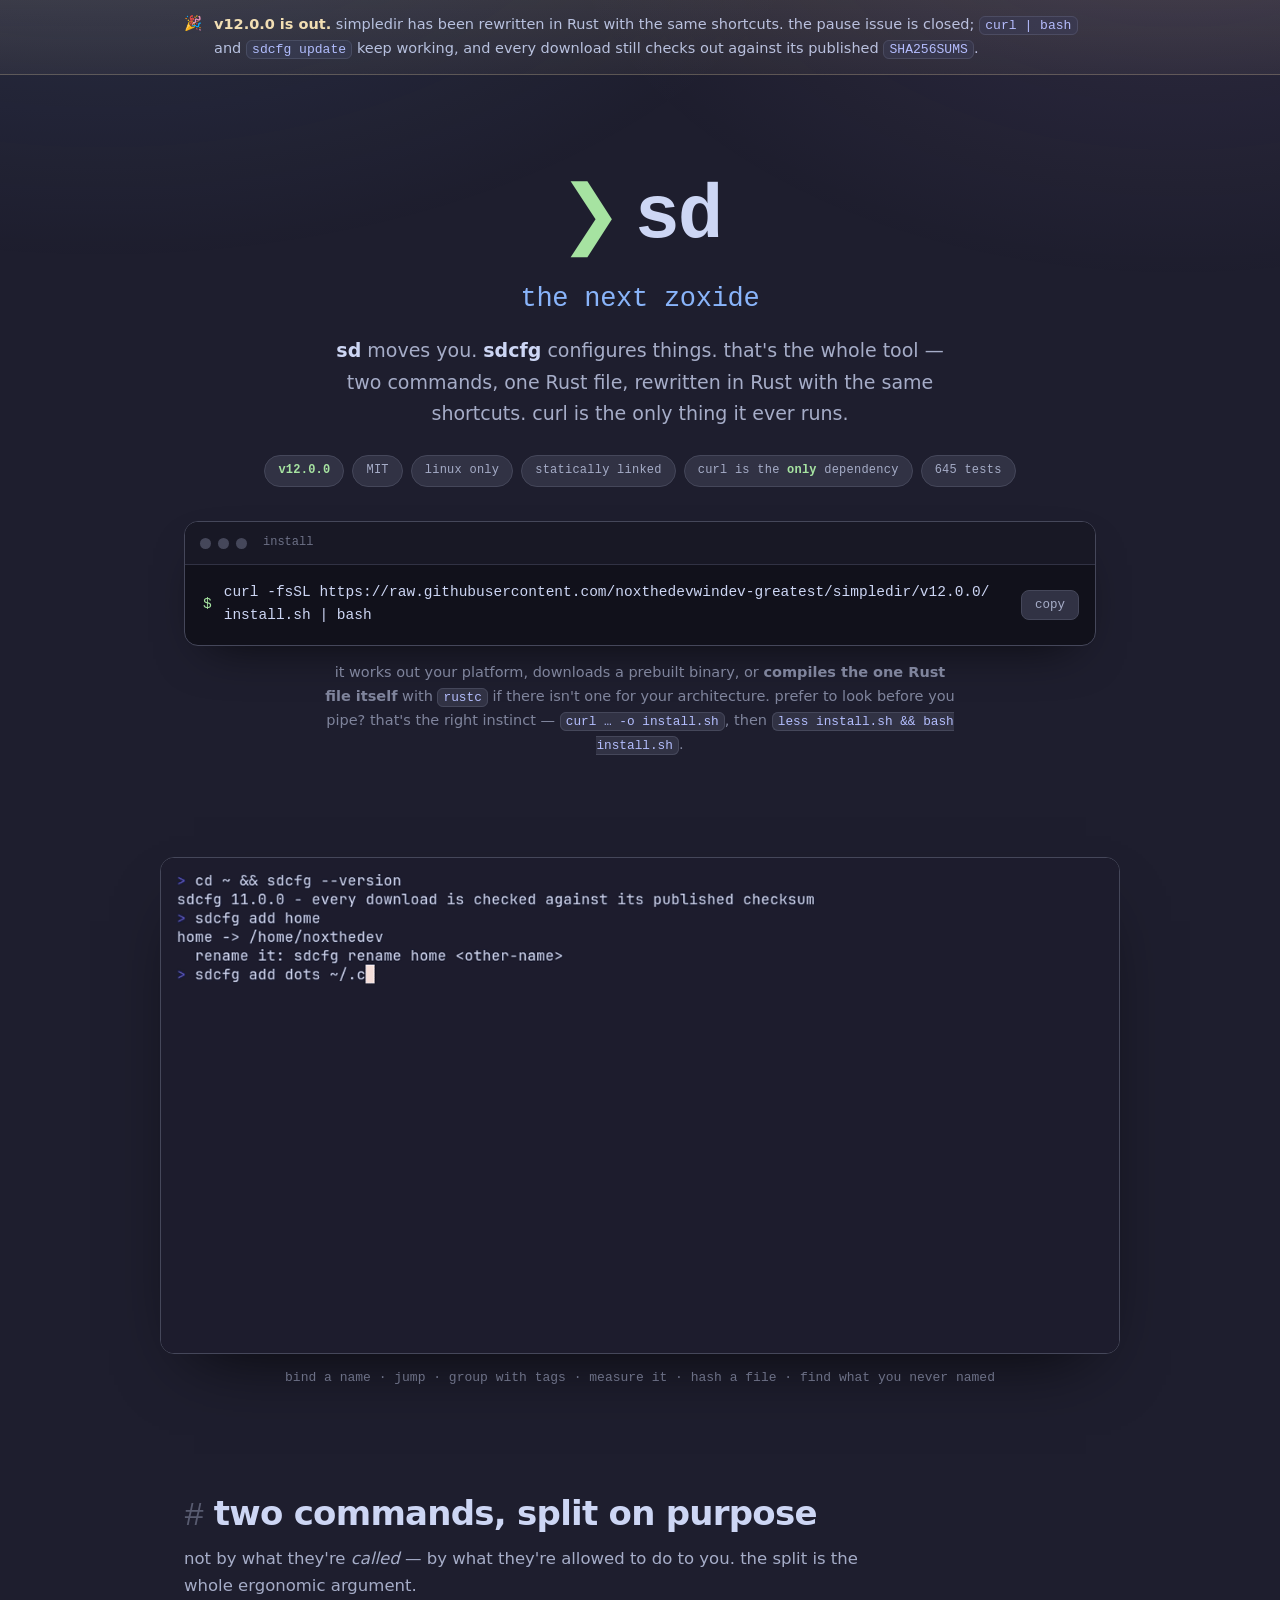
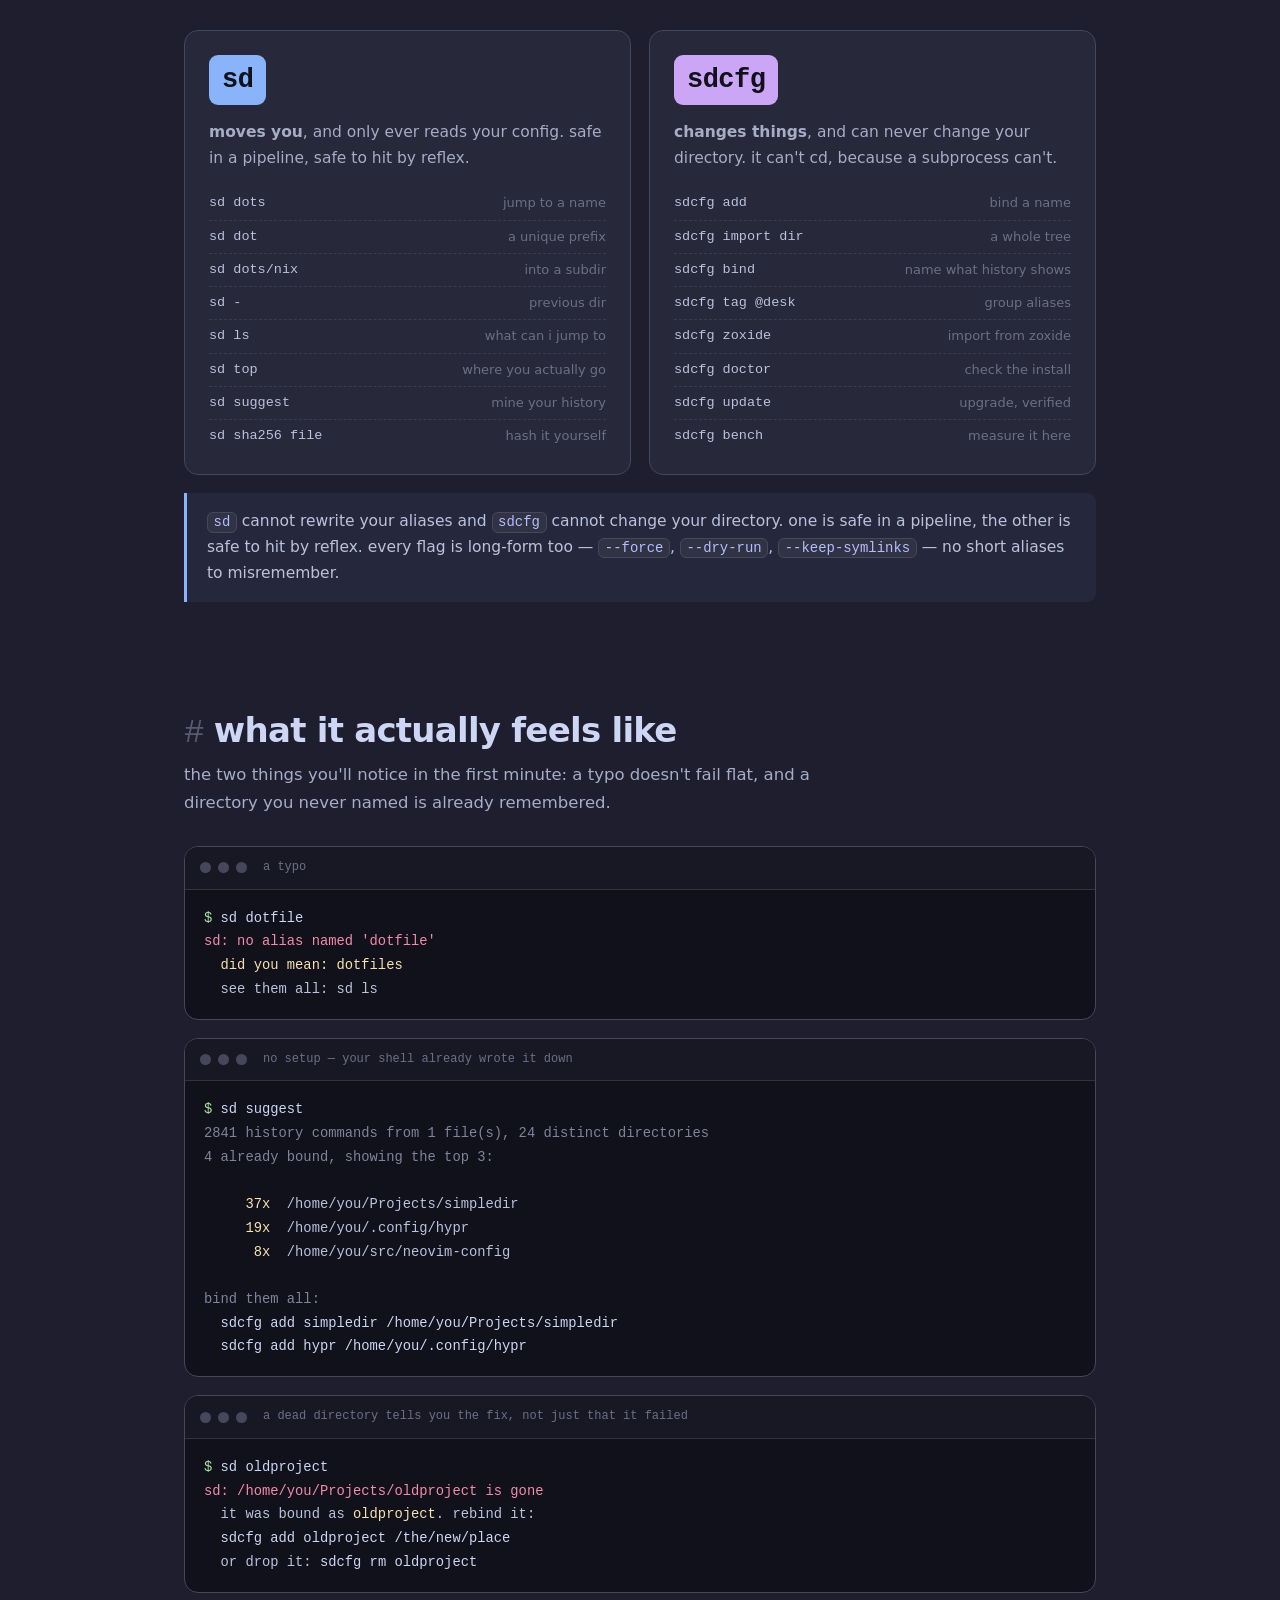
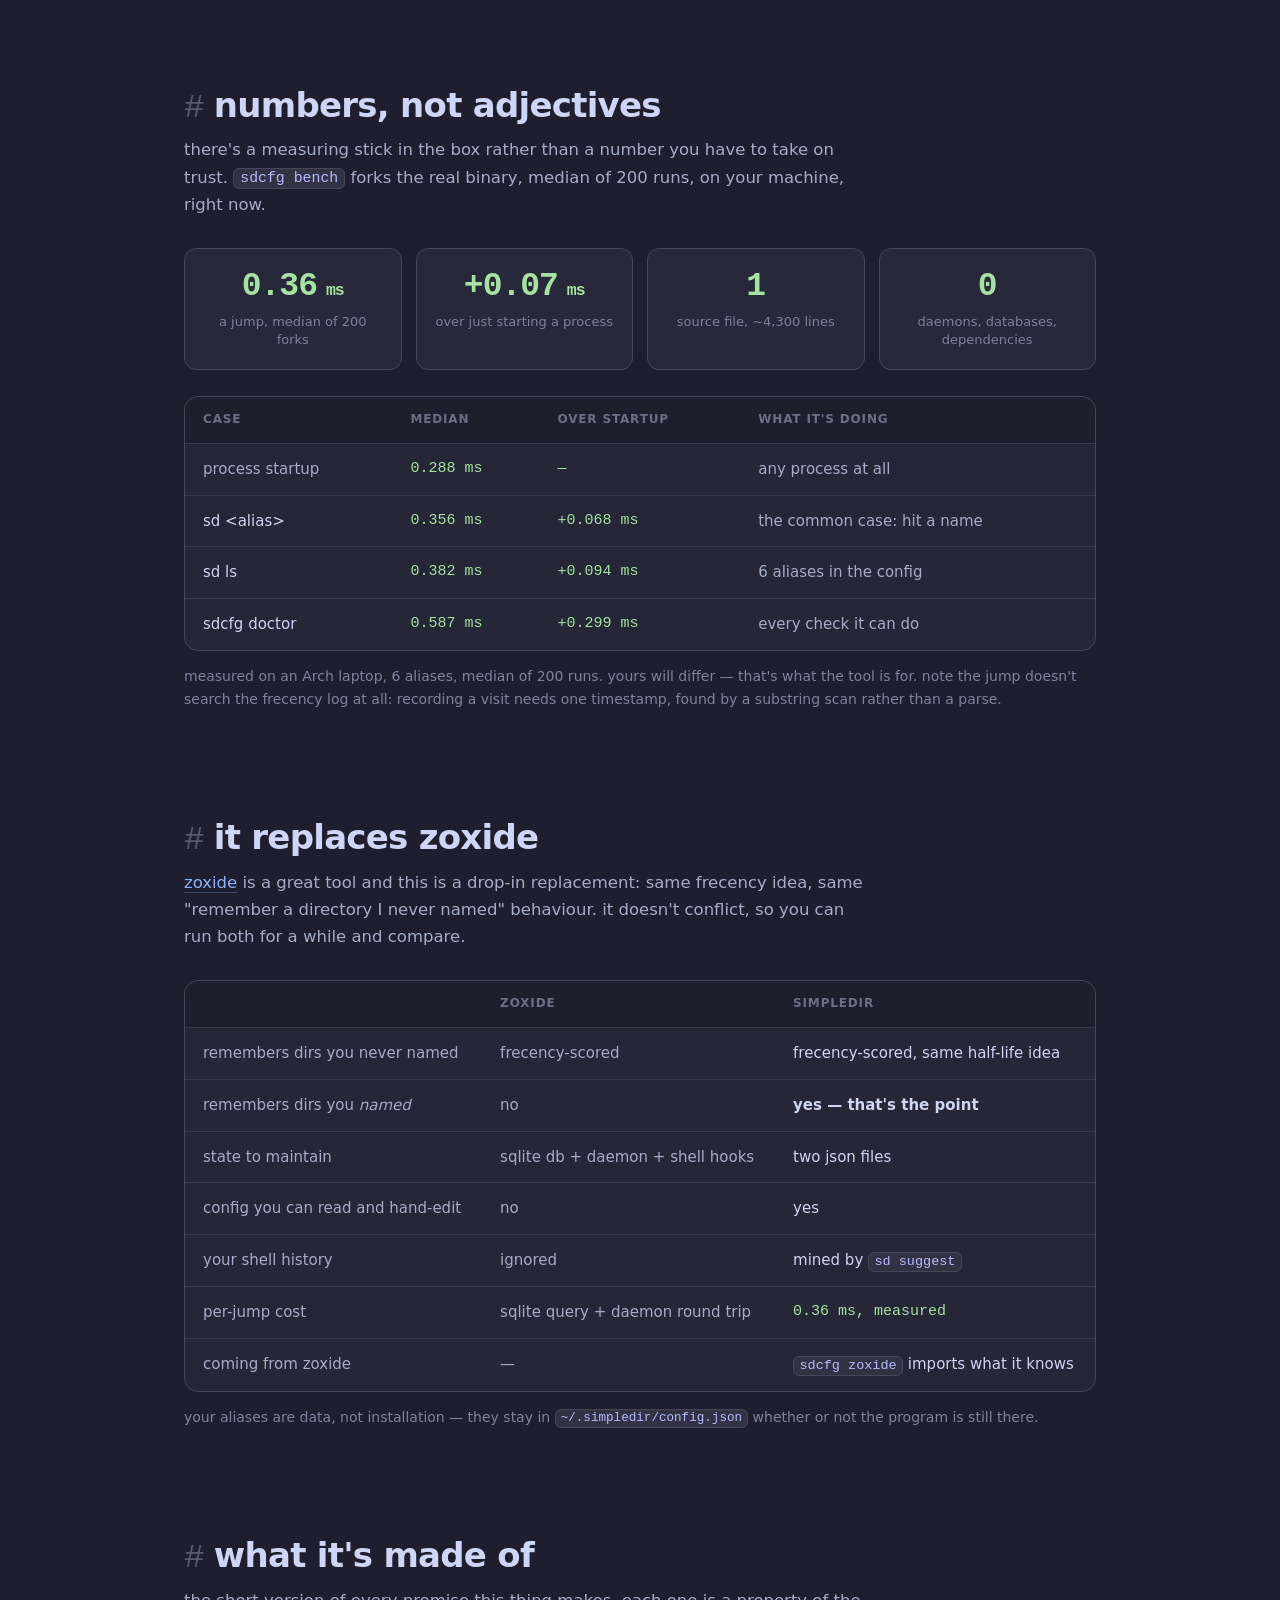
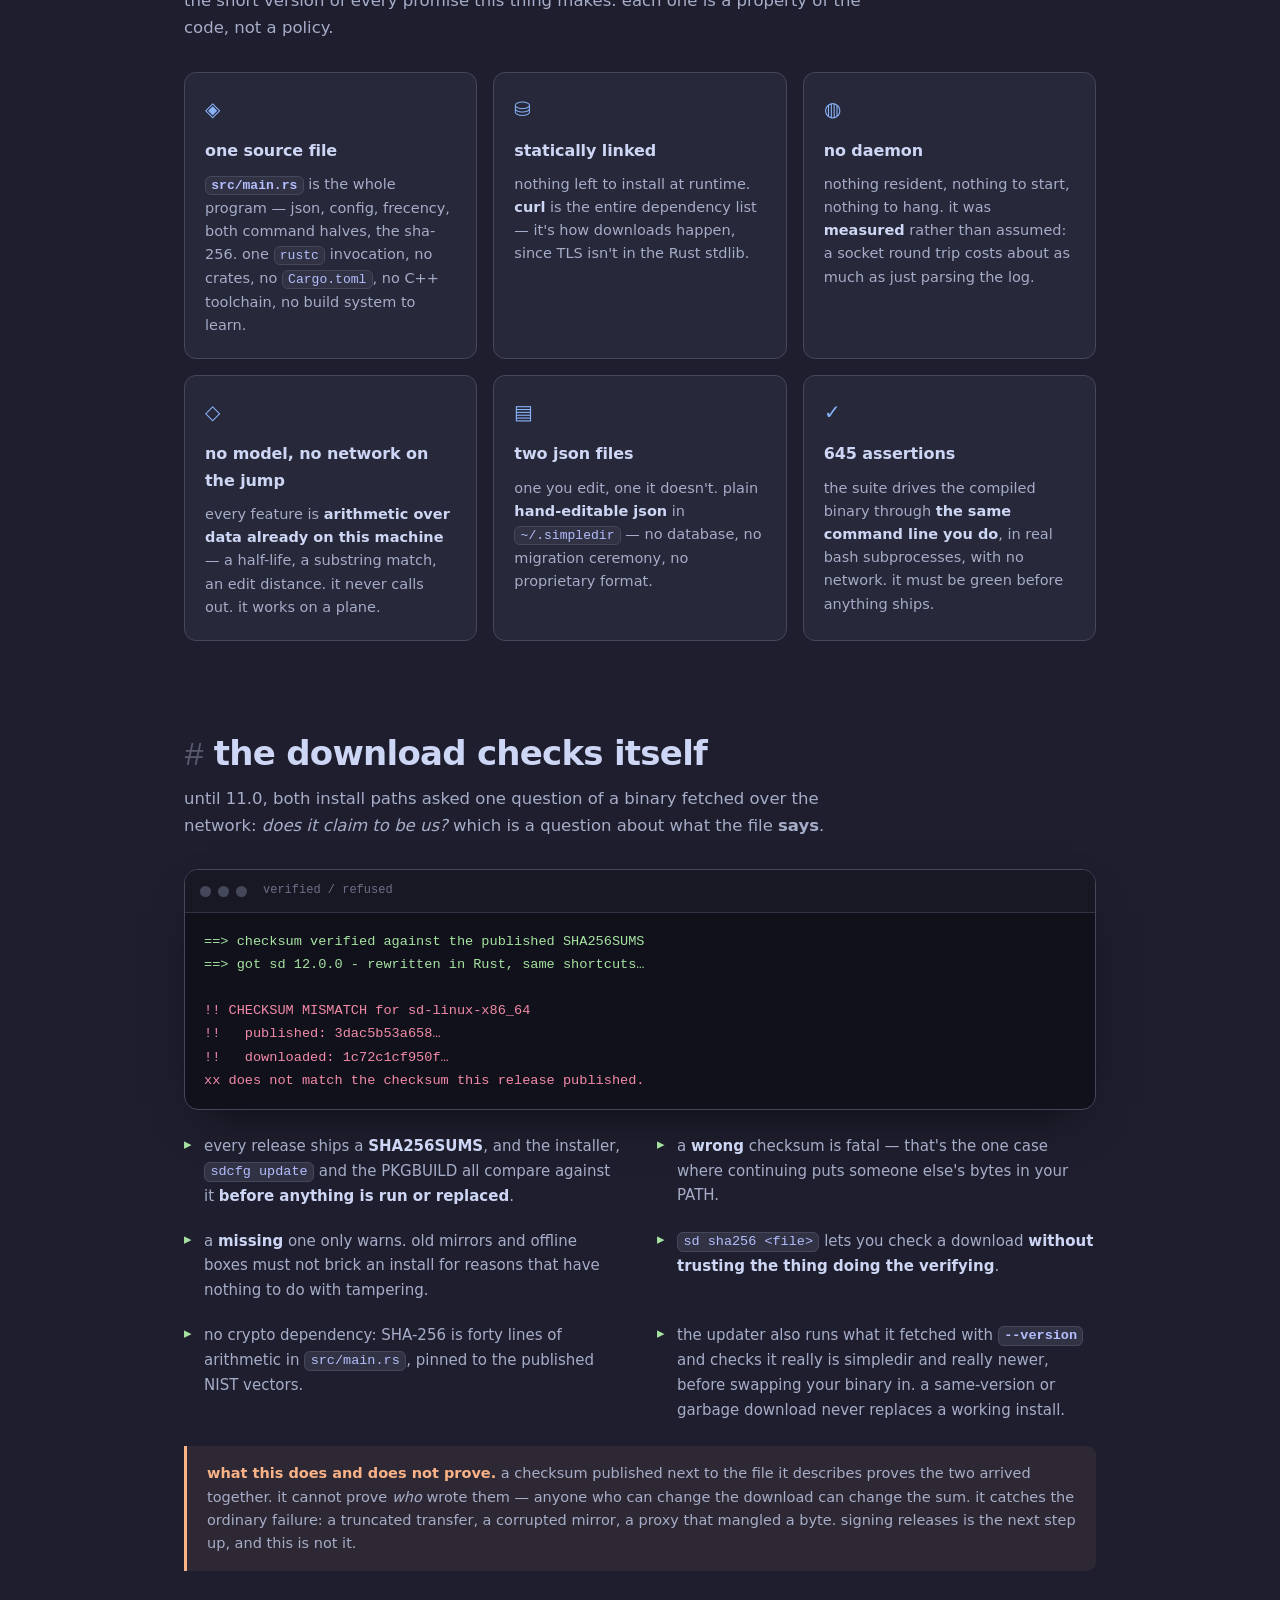
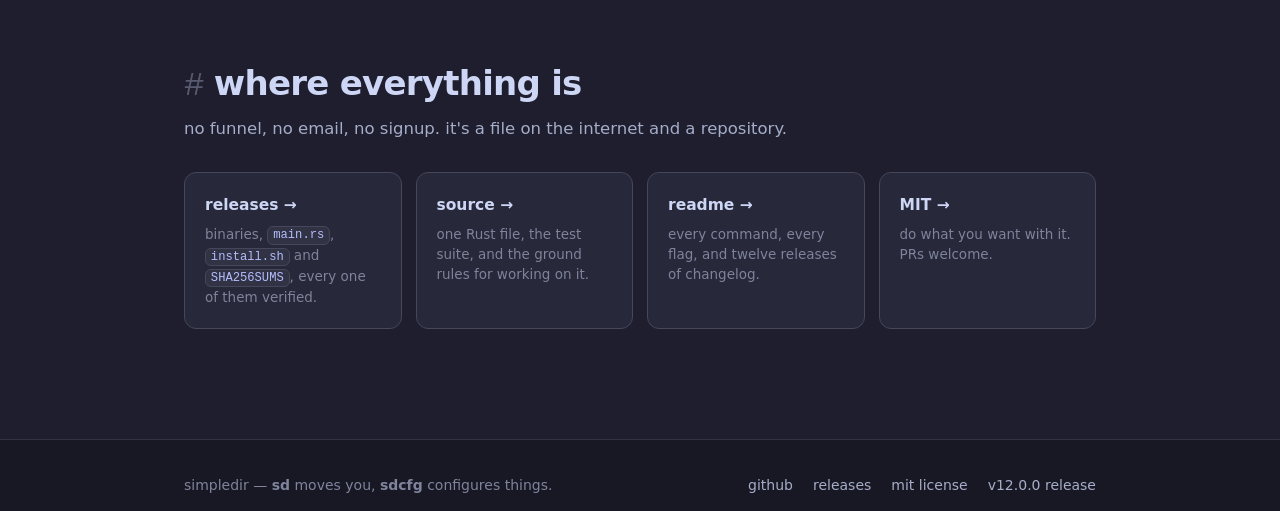
==== docs/index.html @ d167ce53 "docs: remove holiday note v12.0.0 is published; the README, website, release notes and issue no long" ====
<!doctype html>
<html lang="en">
<head>
<meta charset="utf-8">
<meta name="viewport" content="width=device-width, initial-scale=1">
<title>simpledir — the next zoxide</title>
<meta name="description" content="simpledir binds names to directories and jumps to them, and remembers the ones you never named. two commands, one Rust file, curl and nothing else.">
<meta name="theme-color" content="#1e1e2e">
<meta name="color-scheme" content="dark">

<meta property="og:type" content="website">
<meta property="og:title" content="simpledir — the next zoxide">
<meta property="og:description" content="sd moves you. sdcfg configures things. that's the whole tool. two commands, one Rust file, curl and nothing else.">
<meta property="og:image" content="demo.gif">
<meta name="twitter:card" content="summary_large_image">

<link rel="icon" href="data:image/svg+xml,<svg xmlns='http://www.w3.org/2000/svg' viewBox='0 0 100 100'><rect width='100' height='100' rx='24' fill='%231e1e2e'/><text x='50' y='72' font-size='58' font-family='monospace' font-weight='700' fill='%2389b4fa' text-anchor='middle'>sd</text></svg>">

<style>
  :root {
    --base:      #1e1e2e;
    --mantle:    #181825;
    --crust:     #11111b;
    --text:      #cdd6f4;
    --subtext1:  #bac2de;
    --subtext0:  #a6adc8;
    --overlay1:  #7f849c;
    --overlay0:  #6c7086;
    --surface2:  #585b70;
    --surface1:  #45475a;
    --surface0:  #313244;
    --blue:      #89b4fa;
    --lavender:  #b4befe;
    --green:     #a6e3a1;
    --yellow:    #f9e2af;
    --peach:     #fab387;
    --red:       #f38ba8;
    --mauve:     #cba6f7;
    --pink:      #f5c2e7;
    --teal:      #94e2d5;

    --sans: ui-sans-serif, system-ui, -apple-system, "Segoe UI", Roboto, Helvetica, Arial, sans-serif;
    --mono: ui-monospace, SFMono-Regular, "JetBrains Mono", "Fira Code", Menlo, Consolas, monospace;

    --measure: 960px;
    --radius: 14px;
  }

  *, *::before, *::after { box-sizing: border-box; }

  html { -webkit-text-size-adjust: 100%; scroll-behavior: smooth; }

  body {
    margin: 0;
    background: var(--base);
    color: var(--text);
    font-family: var(--sans);
    font-size: 17px;
    line-height: 1.65;
    -webkit-font-smoothing: antialiased;
    text-rendering: optimizeLegibility;
    overflow-x: hidden;
  }

  /* a very quiet wash so the page isn't a flat slab */
  body::before {
    content: "";
    position: fixed;
    inset: -20% -20% auto;
    height: 70vh;
    background:
      radial-gradient(60% 100% at 20% 0%, rgba(137,180,250,.13), transparent 70%),
      radial-gradient(50% 90% at 80% 10%, rgba(203,166,247,.10), transparent 70%);
    pointer-events: none;
    z-index: 0;
  }

  main, header, footer { position: relative; z-index: 1; }

  .wrap {
    width: 100%;
    max-width: var(--measure);
    margin-inline: auto;
    padding-inline: 24px;
  }

  a { color: var(--blue); text-decoration: none; border-bottom: 1px solid rgba(137,180,250,.32); transition: border-color .15s, color .15s; }
  a:hover { color: var(--lavender); border-bottom-color: var(--lavender); }

  code, kbd, pre { font-family: var(--mono); }

  code {
    font-size: .9em;
    background: var(--surface0);
    border: 1px solid var(--surface1);
    border-radius: 6px;
    padding: .1em .4em;
    color: var(--lavender);
    word-break: break-word;
  }

  /* ---------- pause notice ---------- */
  .notice {
    background: linear-gradient(180deg, rgba(249,226,175,.10), rgba(249,226,175,.05));
    border-bottom: 1px solid rgba(249,226,175,.20);
    font-size: 14.5px;
    line-height: 1.6;
    color: var(--subtext1);
  }
  .notice .wrap { padding-block: 13px; display: flex; gap: 12px; align-items: flex-start; }
  .notice .glyph { color: var(--yellow); flex: none; font-family: var(--mono); }
  .notice strong { color: var(--yellow); font-weight: 650; }

  /* ---------- hero ---------- */
  header { padding: clamp(56px, 9vw, 104px) 0 clamp(28px, 4vw, 44px); text-align: center; }

  .mark {
    display: inline-flex;
    align-items: center;
    gap: 14px;
    font-family: var(--mono);
    font-weight: 700;
    font-size: clamp(46px, 9vw, 76px);
    line-height: 1;
    letter-spacing: -.03em;
    margin-bottom: 22px;
  }
  .mark .caret {
    color: var(--green);
    animation: blink 1.15s steps(1) infinite;
    font-weight: 400;
    transform: translateY(2px);
  }
  @keyframes blink { 0%,49% { opacity: 1 } 50%,100% { opacity: .18 } }
  @media (prefers-reduced-motion: reduce) { .mark .caret { animation: none } }

  .kicker {
    font-family: var(--mono);
    font-size: clamp(19px, 3.4vw, 27px);
    color: var(--blue);
    margin: 0 0 14px;
    letter-spacing: -.01em;
  }

  .lede {
    max-width: 640px;
    margin: 0 auto;
    color: var(--subtext0);
    font-size: clamp(16.5px, 2.2vw, 19px);
  }
  .lede b { color: var(--text); font-weight: 600; }

  .badges { display: flex; flex-wrap: wrap; gap: 8px; justify-content: center; margin-top: 26px; }
  .badge {
    font-family: var(--mono);
    font-size: 12px;
    letter-spacing: .02em;
    color: var(--subtext0);
    background: var(--surface0);
    border: 1px solid var(--surface1);
    border-radius: 999px;
    padding: 5px 13px;
    white-space: nowrap;
  }
  .badge b { color: var(--green); font-weight: 600; }

  /* ---------- install ---------- */
  .install { margin-top: 34px; }

  .term {
    background: var(--crust);
    border: 1px solid var(--surface1);
    border-radius: var(--radius);
    overflow: hidden;
    text-align: left;
    box-shadow: 0 20px 50px -24px rgba(0,0,0,.75);
  }
  .term-bar {
    display: flex; align-items: center; gap: 7px;
    padding: 11px 15px;
    background: var(--mantle);
    border-bottom: 1px solid var(--surface0);
  }
  .dot { width: 11px; height: 11px; border-radius: 50%; background: var(--surface1); }
  .term-title {
    margin-left: 9px; font-family: var(--mono); font-size: 12px; color: var(--overlay0);
    overflow: hidden; text-overflow: ellipsis; white-space: nowrap;
  }

  .cmd {
    display: flex; align-items: center; gap: 12px;
    padding: 16px 16px 16px 18px;
    font-family: var(--mono);
    font-size: 14.5px;
  }
  .cmd .prompt { color: var(--green); flex: none; user-select: none; }
  .cmd .snippet {
    flex: 1; min-width: 0;
    color: var(--text);
    /* the install line is 105 characters and will not fit on one row at any
       readable size. let it wrap rather than scroll it behind an unlabelled
       scrollbar -- a truncated install command is worse than a two-line one. */
    white-space: pre-wrap;
    /* <wbr> after each "/" gives the browser real break points, so a narrow
       screen splits the URL at path segments instead of mid-character --
       `raw.githubusercontent.c` / `om/...` was what `anywhere` produced. */
    overflow-wrap: break-word;
    line-height: 1.6;
    padding-bottom: 2px;
  }

  .copy {
    flex: none;
    font-family: var(--mono);
    font-size: 12.5px;
    color: var(--subtext0);
    background: var(--surface0);
    border: 1px solid var(--surface1);
    border-radius: 8px;
    padding: 7px 13px;
    cursor: pointer;
    transition: background .15s, color .15s, border-color .15s;
  }
  .copy:hover { background: var(--surface1); color: var(--text); border-color: var(--surface2); }
  .copy[data-done="1"] { color: var(--green); border-color: rgba(166,227,161,.45); }

  .install-note {
    margin: 15px auto 0;
    font-size: 14.5px;
    color: var(--overlay1);
    max-width: 640px;
  }
  .install-note code { font-size: .88em; }

  /* ---------- demo ---------- */
  .demo { padding: clamp(34px, 5vw, 56px) 0 0; }
  .demo-frame {
    border: 1px solid var(--surface1);
    border-radius: var(--radius);
    overflow: hidden;
    background: var(--crust);
    box-shadow: 0 30px 70px -34px rgba(0,0,0,.85);
  }
  .demo-frame img { display: block; width: 100%; height: auto; }
  .demo-cap {
    text-align: center; font-family: var(--mono); font-size: 13px;
    color: var(--overlay0); margin-top: 13px;
  }

  /* ---------- sections ---------- */
  section { padding: clamp(52px, 8vw, 92px) 0 0; }

  h2 {
    font-size: clamp(25px, 4vw, 34px);
    line-height: 1.2;
    letter-spacing: -.022em;
    margin: 0 0 8px;
    font-weight: 700;
  }
  h2 .hash { color: var(--surface2); font-family: var(--mono); font-weight: 400; margin-right: .3em; }
  .sub { color: var(--subtext0); margin: 0 0 30px; max-width: 680px; font-size: 16.5px; }

  h3 {
    font-size: 16px;
    margin: 0 0 9px;
    font-weight: 650;
    letter-spacing: -.005em;
  }

  /* ---------- the split ---------- */
  .split { display: grid; grid-template-columns: 1fr 1fr; gap: 18px; }
  .card {
    background: rgba(49,50,68,.5);
    border: 1px solid var(--surface1);
    border-radius: var(--radius);
    padding: 24px 24px 22px;
  }
  .card .verb {
    font-family: var(--mono);
    font-size: 27px;
    font-weight: 700;
    letter-spacing: -.02em;
    display: inline-block;
    padding: 3px 13px;
    border-radius: 9px;
    margin-bottom: 15px;
  }
  .card.move  .verb { color: var(--crust); background: var(--blue); }
  .card.cfg   .verb { color: var(--crust); background: var(--mauve); }
  .card p { margin: 0 0 16px; color: var(--subtext0); font-size: 15.5px; }
  .card ul { list-style: none; margin: 0; padding: 0; font-family: var(--mono); font-size: 13.5px; }
  .card li { padding: 5px 0; color: var(--subtext1); border-top: 1px dashed rgba(69,71,90,.7); }
  .card li:first-child { border-top: 0; }
  .card li span { color: var(--overlay0); float: right; font-family: var(--sans); font-size: 13px; }

  .rule {
    margin-top: 18px;
    padding: 16px 20px;
    background: rgba(137,180,250,.07);
    border-left: 3px solid var(--blue);
    border-radius: 0 9px 9px 0;
    color: var(--subtext1);
    font-size: 15.5px;
  }

  /* ---------- terminal examples ---------- */
  .examples { display: grid; gap: 18px; }
  .examples .term { box-shadow: none; }
  .examples pre {
    margin: 0;
    padding: 17px 19px;
    font-size: 13.8px;
    line-height: 1.72;
    overflow-x: auto;
    color: var(--subtext1);
  }
  .examples pre::-webkit-scrollbar { height: 6px }
  .examples pre::-webkit-scrollbar-thumb { background: var(--surface1); border-radius: 3px }
  .p  { color: var(--green) }      /* prompt */
  .c  { color: var(--text) }       /* command */
  .o  { color: var(--overlay1) }   /* dim output */
  .hi { color: var(--yellow) }     /* highlighted output */
  .err{ color: var(--red) }        /* error output */
  .ok { color: var(--green) }      /* success */

  /* ---------- numbers ---------- */
  .stats { display: grid; grid-template-columns: repeat(4, 1fr); gap: 14px; margin-bottom: 26px; }
  .stat {
    background: rgba(49,50,68,.5);
    border: 1px solid var(--surface1);
    border-radius: 12px;
    padding: 20px 18px;
    text-align: center;
  }
  .stat .v {
    font-family: var(--mono);
    font-size: clamp(24px, 4vw, 33px);
    font-weight: 700;
    letter-spacing: -.03em;
    color: var(--green);
    line-height: 1.1;
  }
  .stat .l { font-size: 13px; color: var(--overlay1); margin-top: 7px; line-height: 1.4; }

  .table-scroll { overflow-x: auto; border: 1px solid var(--surface1); border-radius: var(--radius); background: rgba(49,50,68,.4); }
  table { border-collapse: collapse; width: 100%; font-size: 15px; min-width: 520px; }
  th, td { text-align: left; padding: 13px 18px; border-bottom: 1px solid rgba(69,71,90,.6); }
  thead th {
    font-size: 12px; text-transform: uppercase; letter-spacing: .07em;
    color: var(--overlay0); font-weight: 600; background: rgba(24,24,37,.55);
  }
  tbody tr:last-child td { border-bottom: 0; }
  td.num { font-family: var(--mono); color: var(--green); white-space: nowrap; }
  td.dim { color: var(--subtext0); }
  tbody tr:hover { background: rgba(69,71,90,.24); }

  .fnote { font-size: 14px; color: var(--overlay1); margin-top: 14px; }

  /* ---------- feature grid ---------- */
  .feats { display: grid; grid-template-columns: repeat(3, 1fr); gap: 16px; }
  .feat {
    background: rgba(49,50,68,.5);
    border: 1px solid var(--surface1);
    border-radius: 12px;
    padding: 21px 20px;
    transition: border-color .18s, transform .18s;
  }
  .feat:hover { border-color: var(--surface2); transform: translateY(-2px); }
  .feat .ic { font-family: var(--mono); font-size: 20px; color: var(--blue); display: block; margin-bottom: 11px; }
  .feat p { margin: 0; font-size: 14.5px; color: var(--subtext0); line-height: 1.6; }
  .feat b { color: var(--text); font-weight: 600; }

  /* ---------- verified ---------- */
  /* stacked rather than side-by-side: the terminal was half the width and so
     short that the column beside it left a hole, and its longest line was a
     couple of characters wider than the space and grew a scrollbar. full width
     for the terminal, the bullets two-up beneath it, the caveat full width. */
  .verify { display: grid; grid-template-columns: 1fr 1fr; gap: 24px 34px; }
  .verify .term { grid-column: 1 / -1; }
  .verify .term pre { margin: 0; padding: 17px 19px; font-size: 13.6px; line-height: 1.7; }
  .verify ul {
    grid-column: 1 / -1;
    display: grid;
    grid-template-columns: 1fr 1fr;
    gap: 20px 34px;
    margin: 0;
    padding: 0;
    list-style: none;
  }
  .verify li {
    display: flex; gap: 12px;
    font-size: 15px; color: var(--subtext0);
  }
  .verify li .tick { color: var(--green); flex: none; font-family: var(--mono); }
  .verify li b { color: var(--text); font-weight: 600; }

  .honest {
    grid-column: 1 / -1;
    padding: 16px 20px;
    background: rgba(250,179,135,.07);
    border-left: 3px solid var(--peach);
    border-radius: 0 9px 9px 0;
    font-size: 14.5px;
    color: var(--subtext0);
    line-height: 1.6;
  }
  .honest b { color: var(--peach); font-weight: 600; }

  /* ---------- links ---------- */
  .links { display: grid; grid-template-columns: repeat(4, 1fr); gap: 14px; }
  .link {
    display: block;
    background: rgba(49,50,68,.5);
    border: 1px solid var(--surface1);
    border-radius: 12px;
    padding: 20px;
    border-bottom-width: 1px;
    transition: border-color .18s, transform .18s, background .18s;
  }
  .link:hover { border-color: var(--blue); transform: translateY(-2px); background: rgba(49,50,68,.75); }
  .link .t { display: block; color: var(--text); font-weight: 650; font-size: 15.5px; margin-bottom: 5px; }
  .link .d { display: block; color: var(--overlay1); font-size: 13.5px; line-height: 1.5; }

  /* ---------- footer ---------- */
  footer {
    margin-top: clamp(64px, 9vw, 110px);
    border-top: 1px solid var(--surface0);
    background: var(--mantle);
    padding: 34px 0 44px;
  }
  .foot { display: flex; flex-wrap: wrap; gap: 18px; justify-content: space-between; align-items: center; }
  .foot p { margin: 0; font-size: 14px; color: var(--overlay1); }
  .foot nav { display: flex; flex-wrap: wrap; gap: 20px; font-size: 14px; }
  .foot nav a { color: var(--subtext0); border-bottom-color: transparent; }
  .foot nav a:hover { color: var(--blue); border-bottom-color: rgba(137,180,250,.4); }

  /* ---------- responsive ---------- */
  @media (max-width: 860px) {
    .stats { grid-template-columns: repeat(2, 1fr); }
    .feats { grid-template-columns: repeat(2, 1fr); }
    .links { grid-template-columns: repeat(2, 1fr); }
    .verify { grid-template-columns: 1fr; }
  }
  @media (max-width: 640px) {
    body { font-size: 16px; }
    .split { grid-template-columns: 1fr; }
    .feats { grid-template-columns: 1fr; }
    .links { grid-template-columns: 1fr; }
    /* let the command take the full width and drop the copy button onto its own
       row: at 414px the button was eating 75 of the 332 pixels available to the
       URL, which is what turned a four-line wrap into six. */
    .cmd { flex-wrap: wrap; align-items: flex-start; }
    .cmd .snippet { flex: 1 1 calc(100% - 42px); }
    .copy { margin-left: 42px; margin-top: 12px; }
    .notice .wrap { font-size: 13.5px; }
  }
</style>
</head>
<body>

<div class="notice">
  <div class="wrap">
    <span class="glyph" aria-hidden="true">🎉</span>
    <div><strong>v12.0.0 is out.</strong> simpledir has been rewritten in Rust with the same shortcuts. the pause issue is closed; <code>curl | bash</code> and <code>sdcfg update</code> keep working, and every download still checks out against its published <code>SHA256SUMS</code>.</div>
  </div>
</div>

<header>
  <div class="wrap">
    <div class="mark"><span class="caret" aria-hidden="true">❯</span><span>sd</span></div>
    <p class="kicker">the next zoxide</p>
    <p class="lede"><b>sd</b> moves you. <b>sdcfg</b> configures things. that's the whole tool — two commands, one Rust file, rewritten in Rust with the same shortcuts. curl is the only thing it ever runs.</p>

    <div class="badges">
      <span class="badge"><b>v12.0.0</b></span>
      <span class="badge">MIT</span>
      <span class="badge">linux only</span>
      <span class="badge">statically linked</span>
      <span class="badge">curl is the <b>only</b> dependency</span>
      <span class="badge">645 tests</span>
    </div>

    <div class="install">
      <div class="term">
        <div class="term-bar">
          <span class="dot"></span><span class="dot"></span><span class="dot"></span>
          <span class="term-title">install</span>
        </div>
        <div class="cmd">
          <span class="prompt" aria-hidden="true">$</span>
          <span class="snippet" id="cmd">curl -fsSL https://<wbr>raw.githubusercontent.com/<wbr>noxthedevwindev-greatest/<wbr>simpledir/<wbr>v12.0.0/<wbr>install.sh | bash</span>
          <button class="copy" id="copy" type="button" aria-label="copy install command">copy</button>
        </div>
      </div>
      <p class="install-note">it works out your platform, downloads a prebuilt binary, or <b>compiles the one Rust file itself</b> with <code>rustc</code> if there isn't one for your architecture. prefer to look before you pipe? that's the right instinct — <code>curl … -o install.sh</code>, then <code>less install.sh &amp;&amp; bash install.sh</code>.</p>
    </div>
  </div>
</header>

<main>

  <div class="wrap demo">
    <div class="demo-frame">
      <img src="demo.gif" alt="simpledir demo: bind a name, jump to it, group with tags, hash a file, and find a directory you never named">
    </div>
    <p class="demo-cap">bind a name · jump · group with tags · measure it · hash a file · find what you never named</p>
  </div>

  <!-- the split -->
  <section id="commands">
    <div class="wrap">
      <h2><span class="hash">#</span>two commands, split on purpose</h2>
      <p class="sub">not by what they're <i>called</i> — by what they're allowed to do to you. the split is the whole ergonomic argument.</p>

      <div class="split">
        <div class="card move">
          <span class="verb">sd</span>
          <p><b>moves you</b>, and only ever reads your config. safe in a pipeline, safe to hit by reflex.</p>
          <ul>
            <li>sd dots <span>jump to a name</span></li>
            <li>sd dot <span>a unique prefix</span></li>
            <li>sd dots/nix <span>into a subdir</span></li>
            <li>sd - <span>previous dir</span></li>
            <li>sd ls <span>what can i jump to</span></li>
            <li>sd top <span>where you actually go</span></li>
            <li>sd suggest <span>mine your history</span></li>
            <li>sd sha256 file <span>hash it yourself</span></li>
          </ul>
        </div>

        <div class="card cfg">
          <span class="verb">sdcfg</span>
          <p><b>changes things</b>, and can never change your directory. it can't cd, because a subprocess can't.</p>
          <ul>
            <li>sdcfg add <span>bind a name</span></li>
            <li>sdcfg import dir <span>a whole tree</span></li>
            <li>sdcfg bind <span>name what history shows</span></li>
            <li>sdcfg tag @desk <span>group aliases</span></li>
            <li>sdcfg zoxide <span>import from zoxide</span></li>
            <li>sdcfg doctor <span>check the install</span></li>
            <li>sdcfg update <span>upgrade, verified</span></li>
            <li>sdcfg bench <span>measure it here</span></li>
          </ul>
        </div>
      </div>

      <p class="rule"><code>sd</code> cannot rewrite your aliases and <code>sdcfg</code> cannot change your directory. one is safe in a pipeline, the other is safe to hit by reflex. every flag is long-form too — <code>--force</code>, <code>--dry-run</code>, <code>--keep-symlinks</code> — no short aliases to misremember.</p>
    </div>
  </section>

  <!-- what it feels like -->
  <section id="feel">
    <div class="wrap">
      <h2><span class="hash">#</span>what it actually feels like</h2>
      <p class="sub">the two things you'll notice in the first minute: a typo doesn't fail flat, and a directory you never named is already remembered.</p>

      <div class="examples">
        <div class="term">
          <div class="term-bar">
            <span class="dot"></span><span class="dot"></span><span class="dot"></span>
            <span class="term-title">a typo</span>
          </div>
<pre><span class="p">$</span> <span class="c">sd dotfile</span>
<span class="err">sd: no alias named 'dotfile'</span>
  <span class="hi">did you mean: dotfiles</span>
  see them all: sd ls</pre>
        </div>

        <div class="term">
          <div class="term-bar">
            <span class="dot"></span><span class="dot"></span><span class="dot"></span>
            <span class="term-title">no setup — your shell already wrote it down</span>
          </div>
<pre><span class="p">$</span> <span class="c">sd suggest</span>
<span class="o">2841 history commands from 1 file(s), 24 distinct directories</span>
<span class="o">4 already bound, showing the top 3:</span>

     <span class="hi">37x</span>  /home/you/Projects/simpledir
     <span class="hi">19x</span>  /home/you/.config/hypr
      <span class="hi">8x</span>  /home/you/src/neovim-config

<span class="o">bind them all:</span>
  <span class="c">sdcfg add simpledir /home/you/Projects/simpledir</span>
  <span class="c">sdcfg add hypr /home/you/.config/hypr</span></pre>
        </div>

        <div class="term">
          <div class="term-bar">
            <span class="dot"></span><span class="dot"></span><span class="dot"></span>
            <span class="term-title">a dead directory tells you the fix, not just that it failed</span>
          </div>
<pre><span class="p">$</span> <span class="c">sd oldproject</span>
<span class="err">sd: /home/you/Projects/oldproject is gone</span>
  it was bound as <span class="hi">oldproject</span>. rebind it:
  <span class="c">sdcfg add oldproject /the/new/place</span>
  or drop it: <span class="c">sdcfg rm oldproject</span></pre>
        </div>
      </div>
    </div>
  </section>

  <!-- numbers -->
  <section id="numbers">
    <div class="wrap">
      <h2><span class="hash">#</span>numbers, not adjectives</h2>
      <p class="sub">there's a measuring stick in the box rather than a number you have to take on trust. <code>sdcfg bench</code> forks the real binary, median of 200 runs, on your machine, right now.</p>

      <div class="stats">
        <div class="stat"><div class="v">0.36<small style="font-size:.5em"> ms</small></div><div class="l">a jump, median of 200 forks</div></div>
        <div class="stat"><div class="v">+0.07<small style="font-size:.5em"> ms</small></div><div class="l">over just starting a process</div></div>
        <div class="stat"><div class="v">1</div><div class="l">source file, ~4,300 lines</div></div>
        <div class="stat"><div class="v">0</div><div class="l">daemons, databases, dependencies</div></div>
      </div>

      <div class="table-scroll">
        <table>
          <thead>
            <tr><th>case</th><th>median</th><th>over startup</th><th>what it's doing</th></tr>
          </thead>
          <tbody>
            <tr><td class="dim">process startup</td><td class="num">0.288 ms</td><td class="num">—</td><td class="dim">any process at all</td></tr>
            <tr><td>sd &lt;alias&gt;</td><td class="num">0.356 ms</td><td class="num">+0.068 ms</td><td class="dim">the common case: hit a name</td></tr>
            <tr><td>sd ls</td><td class="num">0.382 ms</td><td class="num">+0.094 ms</td><td class="dim">6 aliases in the config</td></tr>
            <tr><td>sdcfg doctor</td><td class="num">0.587 ms</td><td class="num">+0.299 ms</td><td class="dim">every check it can do</td></tr>
          </tbody>
        </table>
      </div>
      <p class="fnote">measured on an Arch laptop, 6 aliases, median of 200 runs. yours will differ — that's what the tool is for. note the jump doesn't search the frecency log at all: recording a visit needs one timestamp, found by a substring scan rather than a parse.</p>
    </div>
  </section>

  <!-- zoxide -->
  <section id="zoxide">
    <div class="wrap">
      <h2><span class="hash">#</span>it replaces zoxide</h2>
      <p class="sub"><a href="https://github.com/ajeetdsouza/zoxide">zoxide</a> is a great tool and this is a drop-in replacement: same frecency idea, same "remember a directory I never named" behaviour. it doesn't conflict, so you can run both for a while and compare.</p>

      <div class="table-scroll">
        <table>
          <thead>
            <tr><th></th><th>zoxide</th><th>simpledir</th></tr>
          </thead>
          <tbody>
            <tr><td class="dim">remembers dirs you never named</td><td class="dim">frecency-scored</td><td>frecency-scored, same half-life idea</td></tr>
            <tr><td class="dim">remembers dirs you <i>named</i></td><td class="dim">no</td><td><b>yes — that's the point</b></td></tr>
            <tr><td class="dim">state to maintain</td><td class="dim">sqlite db + daemon + shell hooks</td><td>two json files</td></tr>
            <tr><td class="dim">config you can read and hand-edit</td><td class="dim">no</td><td>yes</td></tr>
            <tr><td class="dim">your shell history</td><td class="dim">ignored</td><td>mined by <code>sd suggest</code></td></tr>
            <tr><td class="dim">per-jump cost</td><td class="dim">sqlite query + daemon round trip</td><td class="num">0.36 ms, measured</td></tr>
            <tr><td class="dim">coming from zoxide</td><td class="dim">—</td><td><code>sdcfg zoxide</code> imports what it knows</td></tr>
          </tbody>
        </table>
      </div>
      <p class="fnote">your aliases are data, not installation — they stay in <code>~/.simpledir/config.json</code> whether or not the program is still there.</p>
    </div>
  </section>

  <!-- what it's made of -->
  <section id="made-of">
    <div class="wrap">
      <h2><span class="hash">#</span>what it's made of</h2>
      <p class="sub">the short version of every promise this thing makes. each one is a property of the code, not a policy.</p>

      <div class="feats">
        <div class="feat">
          <span class="ic">◈</span>
          <h3>one source file</h3>
          <p><b><code>src/main.rs</code></b> is the whole program — json, config, frecency, both command halves, the sha-256. one <code>rustc</code> invocation, no crates, no <code>Cargo.toml</code>, no C++ toolchain, no build system to learn.</p>
        </div>
        <div class="feat">
          <span class="ic">⛁</span>
          <h3>statically linked</h3>
          <p>nothing left to install at runtime. <b>curl</b> is the entire dependency list — it's how downloads happen, since TLS isn't in the Rust stdlib.</p>
        </div>
        <div class="feat">
          <span class="ic">◍</span>
          <h3>no daemon</h3>
          <p>nothing resident, nothing to start, nothing to hang. it was <b>measured</b> rather than assumed: a socket round trip costs about as much as just parsing the log.</p>
        </div>
        <div class="feat">
          <span class="ic">◇</span>
          <h3>no model, no network on the jump</h3>
          <p>every feature is <b>arithmetic over data already on this machine</b> — a half-life, a substring match, an edit distance. it never calls out. it works on a plane.</p>
        </div>
        <div class="feat">
          <span class="ic">▤</span>
          <h3>two json files</h3>
          <p>one you edit, one it doesn't. plain <b>hand-editable json</b> in <code>~/.simpledir</code> — no database, no migration ceremony, no proprietary format.</p>
        </div>
        <div class="feat">
          <span class="ic">✓</span>
          <h3>645 assertions</h3>
          <p>the suite drives the compiled binary through <b>the same command line you do</b>, in real bash subprocesses, with no network. it must be green before anything ships.</p>
        </div>
      </div>
    </div>
  </section>

  <!-- verified -->
  <section id="verified">
    <div class="wrap">
      <h2><span class="hash">#</span>the download checks itself</h2>
      <p class="sub">until 11.0, both install paths asked one question of a binary fetched over the network: <i>does it claim to be us?</i> which is a question about what the file <b>says</b>.</p>

      <div class="verify">
        <div class="term">
          <div class="term-bar">
            <span class="dot"></span><span class="dot"></span><span class="dot"></span>
            <span class="term-title">verified / refused</span>
          </div>
<pre><span class="ok">==> checksum verified against the published SHA256SUMS</span>
<span class="ok">==> got sd 12.0.0 - rewritten in Rust, same shortcuts…</span>

<span class="err">!! CHECKSUM MISMATCH for sd-linux-x86_64</span>
<span class="err">!!   published: 3dac5b53a658…</span>
<span class="err">!!   downloaded: 1c72c1cf950f…</span>
<span class="err">xx does not match the checksum this release published.</span></pre>
        </div>

        <ul>
          <li><span class="tick">▸</span><span>every release ships a <b>SHA256SUMS</b>, and the installer, <code>sdcfg update</code> and the PKGBUILD all compare against it <b>before anything is run or replaced</b>.</span></li>
          <li><span class="tick">▸</span><span>a <b>wrong</b> checksum is fatal — that's the one case where continuing puts someone else's bytes in your PATH.</span></li>
          <li><span class="tick">▸</span><span>a <b>missing</b> one only warns. old mirrors and offline boxes must not brick an install for reasons that have nothing to do with tampering.</span></li>
          <li><span class="tick">▸</span><span><code>sd sha256 &lt;file&gt;</code> lets you check a download <b>without trusting the thing doing the verifying</b>.</span></li>
          <li><span class="tick">▸</span><span>no crypto dependency: SHA-256 is forty lines of arithmetic in <code>src/main.rs</code>, pinned to the published NIST vectors.</span></li>
          <li><span class="tick">▸</span><span>the updater also runs what it fetched with <b><code>--version</code></b> and checks it really is simpledir and really newer, before swapping your binary in. a same-version or garbage download never replaces a working install.</span></li>
        </ul>

        <div class="honest">
          <b>what this does and does not prove.</b> a checksum published next to the file it describes proves the two arrived together. it cannot prove <i>who</i> wrote them — anyone who can change the download can change the sum. it catches the ordinary failure: a truncated transfer, a corrupted mirror, a proxy that mangled a byte. signing releases is the next step up, and this is not it.
        </div>
      </div>
    </div>
  </section>

  <!-- links -->
  <section id="get">
    <div class="wrap">
      <h2><span class="hash">#</span>where everything is</h2>
      <p class="sub">no funnel, no email, no signup. it's a file on the internet and a repository.</p>

      <div class="links">
        <a class="link" href="https://github.com/noxthedevwindev-greatest/simpledir/releases/tag/v12.0.0">
          <span class="t">releases →</span>
          <span class="d">binaries, <code>main.rs</code>, <code>install.sh</code> and <code>SHA256SUMS</code>, every one of them verified.</span>
        </a>
        <a class="link" href="https://github.com/noxthedevwindev-greatest/simpledir">
          <span class="t">source →</span>
          <span class="d">one Rust file, the test suite, and the ground rules for working on it.</span>
        </a>
        <a class="link" href="https://github.com/noxthedevwindev-greatest/simpledir/blob/main/README.md">
          <span class="t">readme →</span>
          <span class="d">every command, every flag, and twelve releases of changelog.</span>
        </a>
        <a class="link" href="https://github.com/noxthedevwindev-greatest/simpledir/blob/main/LICENSE">
          <span class="t">MIT →</span>
          <span class="d">do what you want with it. PRs welcome.</span>
        </a>
      </div>
    </div>
  </section>

</main>

<footer>
  <div class="wrap foot">
    <p>simpledir — <b>sd</b> moves you, <b>sdcfg</b> configures things.</p>
    <nav>
      <a href="https://github.com/noxthedevwindev-greatest/simpledir">github</a>
      <a href="https://github.com/noxthedevwindev-greatest/simpledir/releases">releases</a>
      <a href="https://github.com/noxthedevwindev-greatest/simpledir/blob/main/LICENSE">mit license</a>
      <a href="https://github.com/noxthedevwindev-greatest/simpledir/releases/tag/v12.0.0">v12.0.0 release</a>
    </nav>
  </div>
</footer>

<script>
  // the only script on the page: copy the install line. no libraries, no build.
  (function () {
    var btn = document.getElementById('copy');
    if (!btn) return;
    btn.addEventListener('click', function () {
      var text = document.getElementById('cmd').textContent.trim();
      var done = function () {
        btn.textContent = 'copied';
        btn.setAttribute('data-done', '1');
        setTimeout(function () {
          btn.textContent = 'copy';
          btn.removeAttribute('data-done');
        }, 1800);
      };
      if (navigator.clipboard && navigator.clipboard.writeText) {
        navigator.clipboard.writeText(text).then(done, function () { fallback(text, done); });
      } else {
        fallback(text, done);
      }
    });
    function fallback(text, done) {
      var ta = document.createElement('textarea');
      ta.value = text;
      ta.setAttribute('readonly', '');
      ta.style.cssText = 'position:absolute;left:-9999px';
      document.body.appendChild(ta);
      ta.select();
      try { document.execCommand('copy'); done(); } catch (e) {}
      document.body.removeChild(ta);
    }
  })();
</script>

</body>
</html>
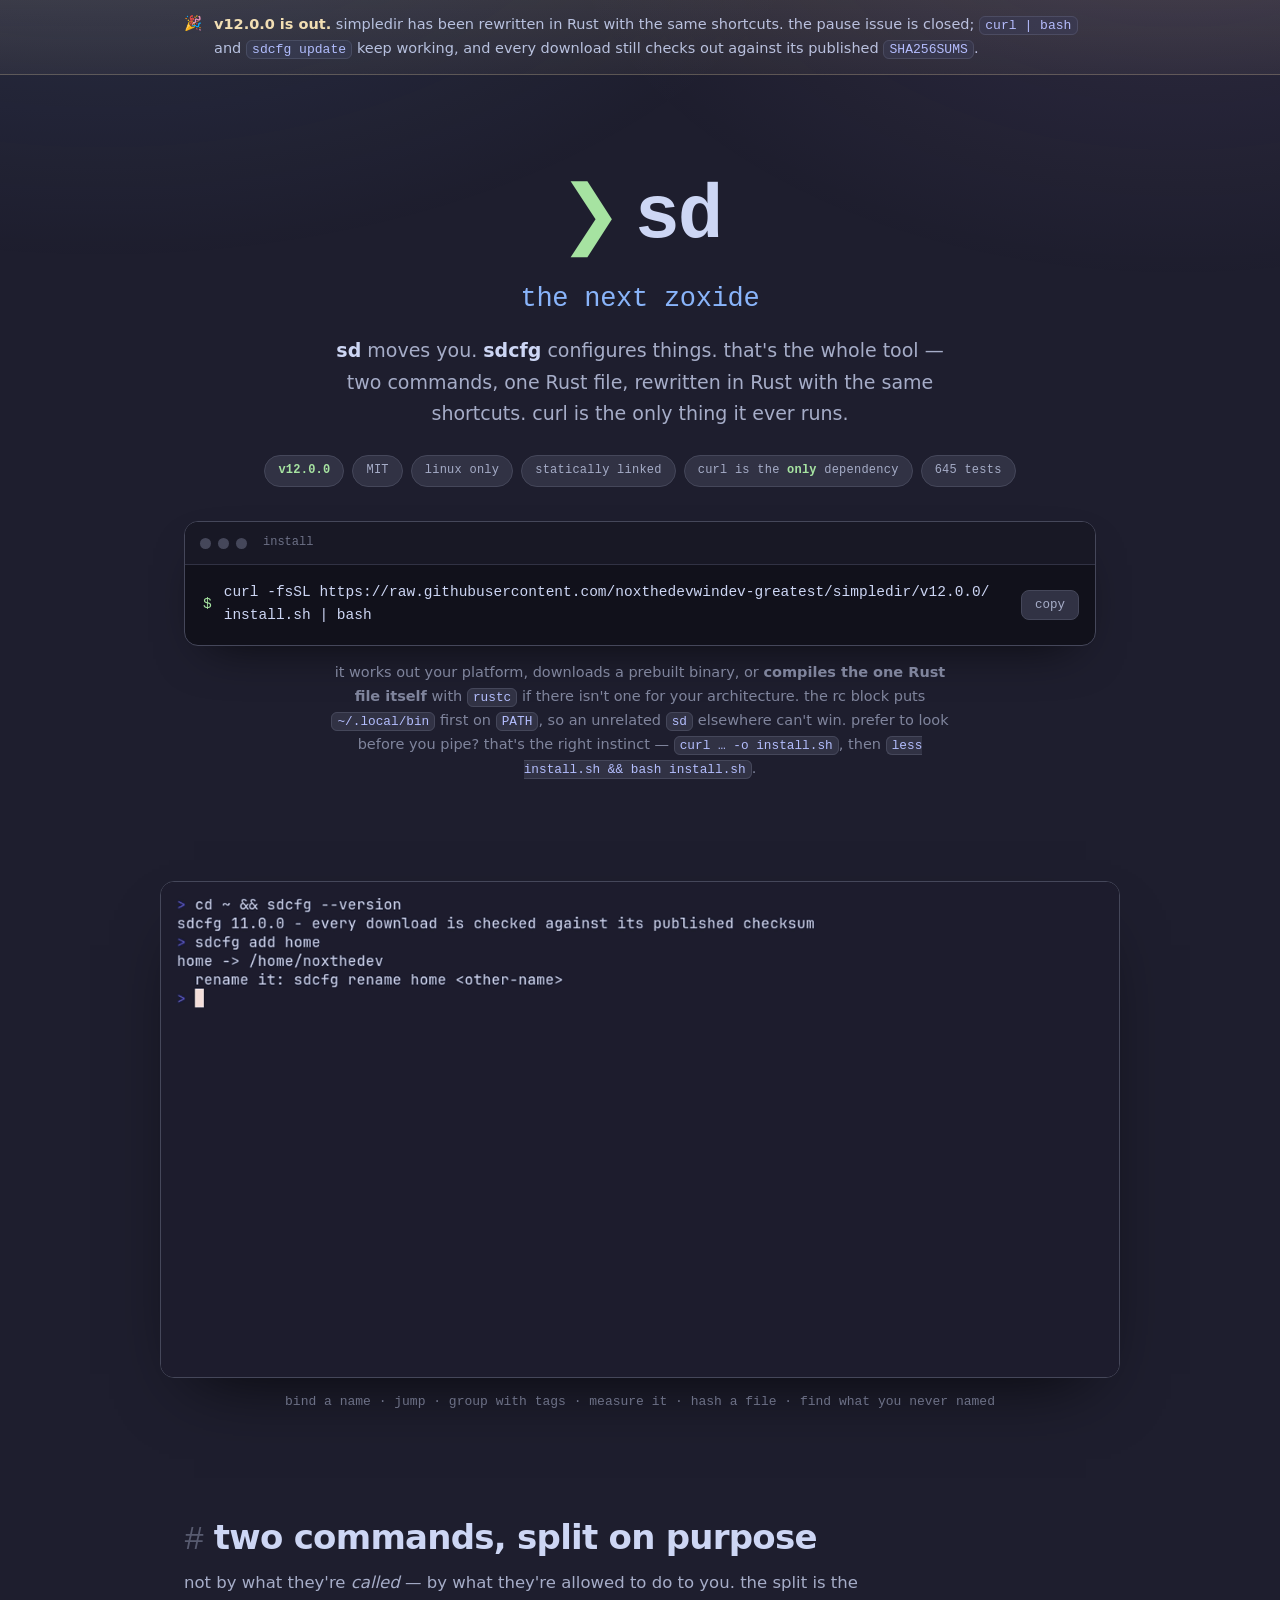
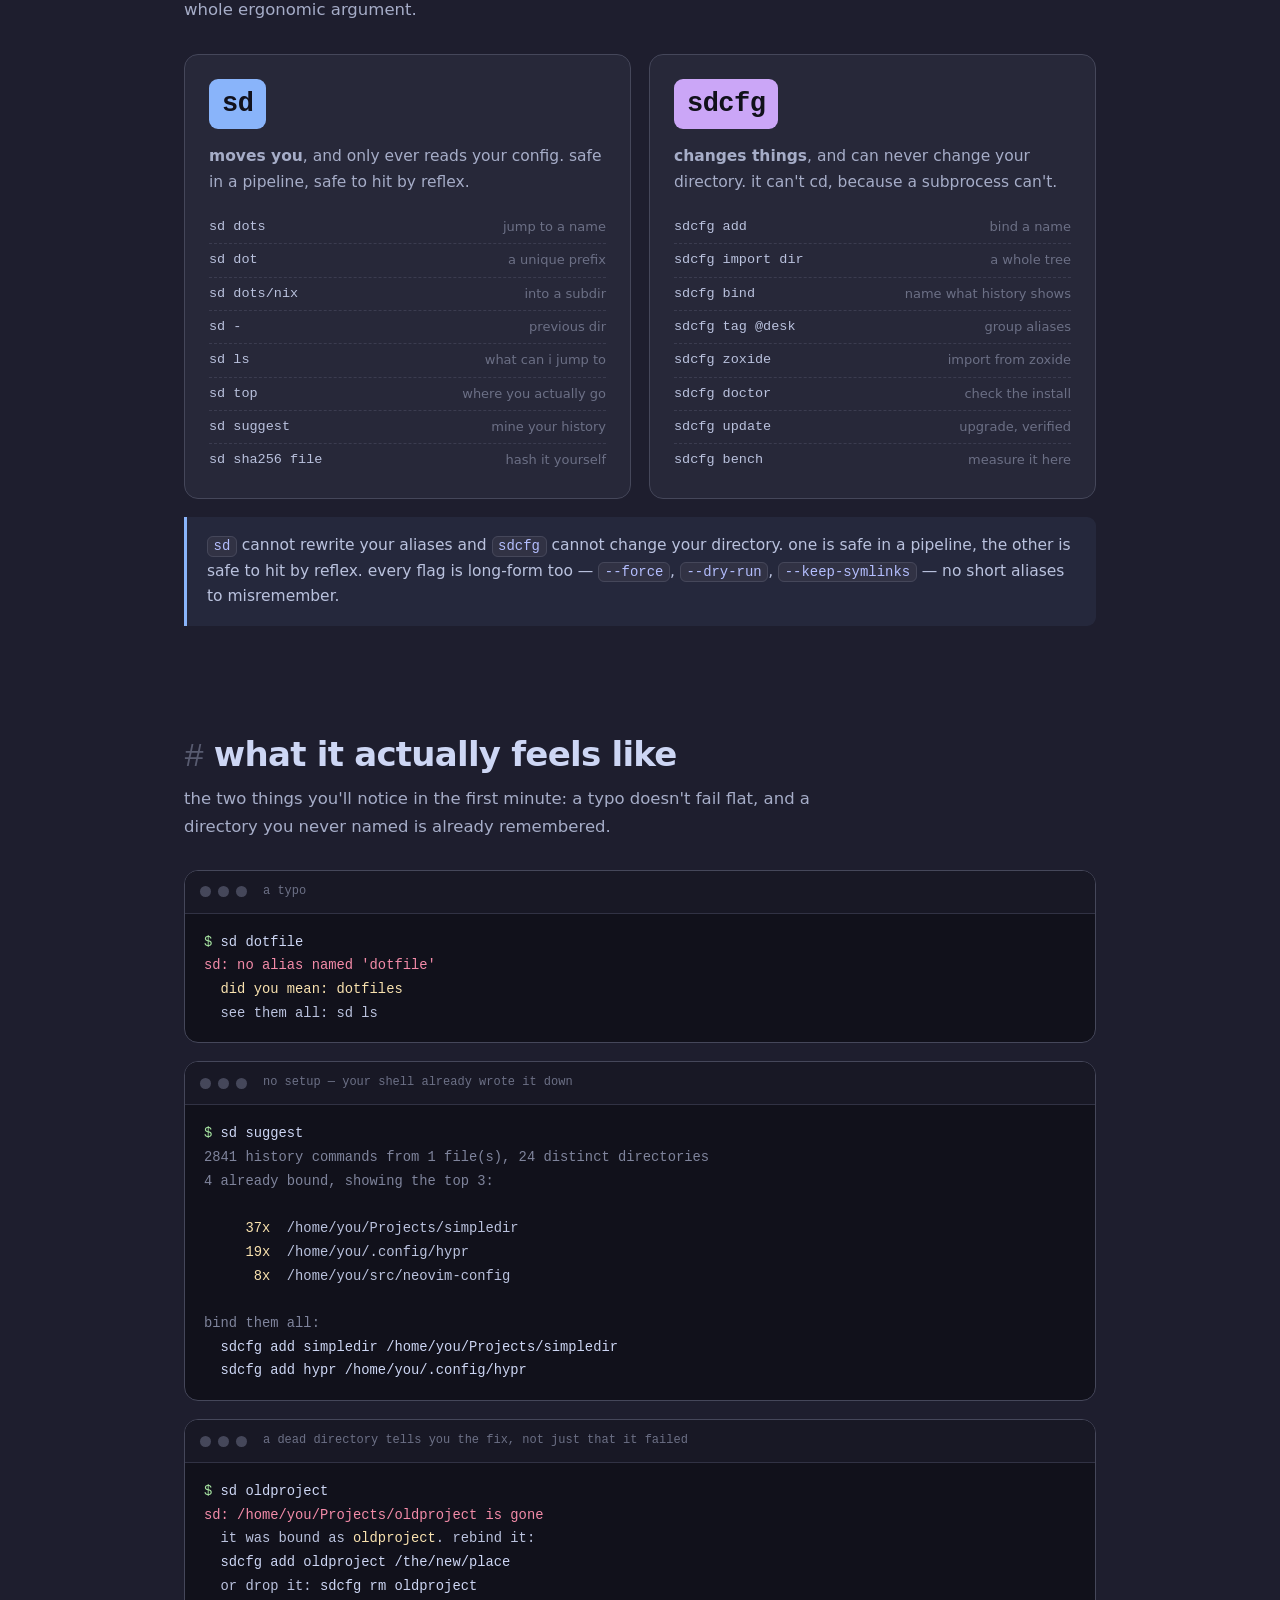
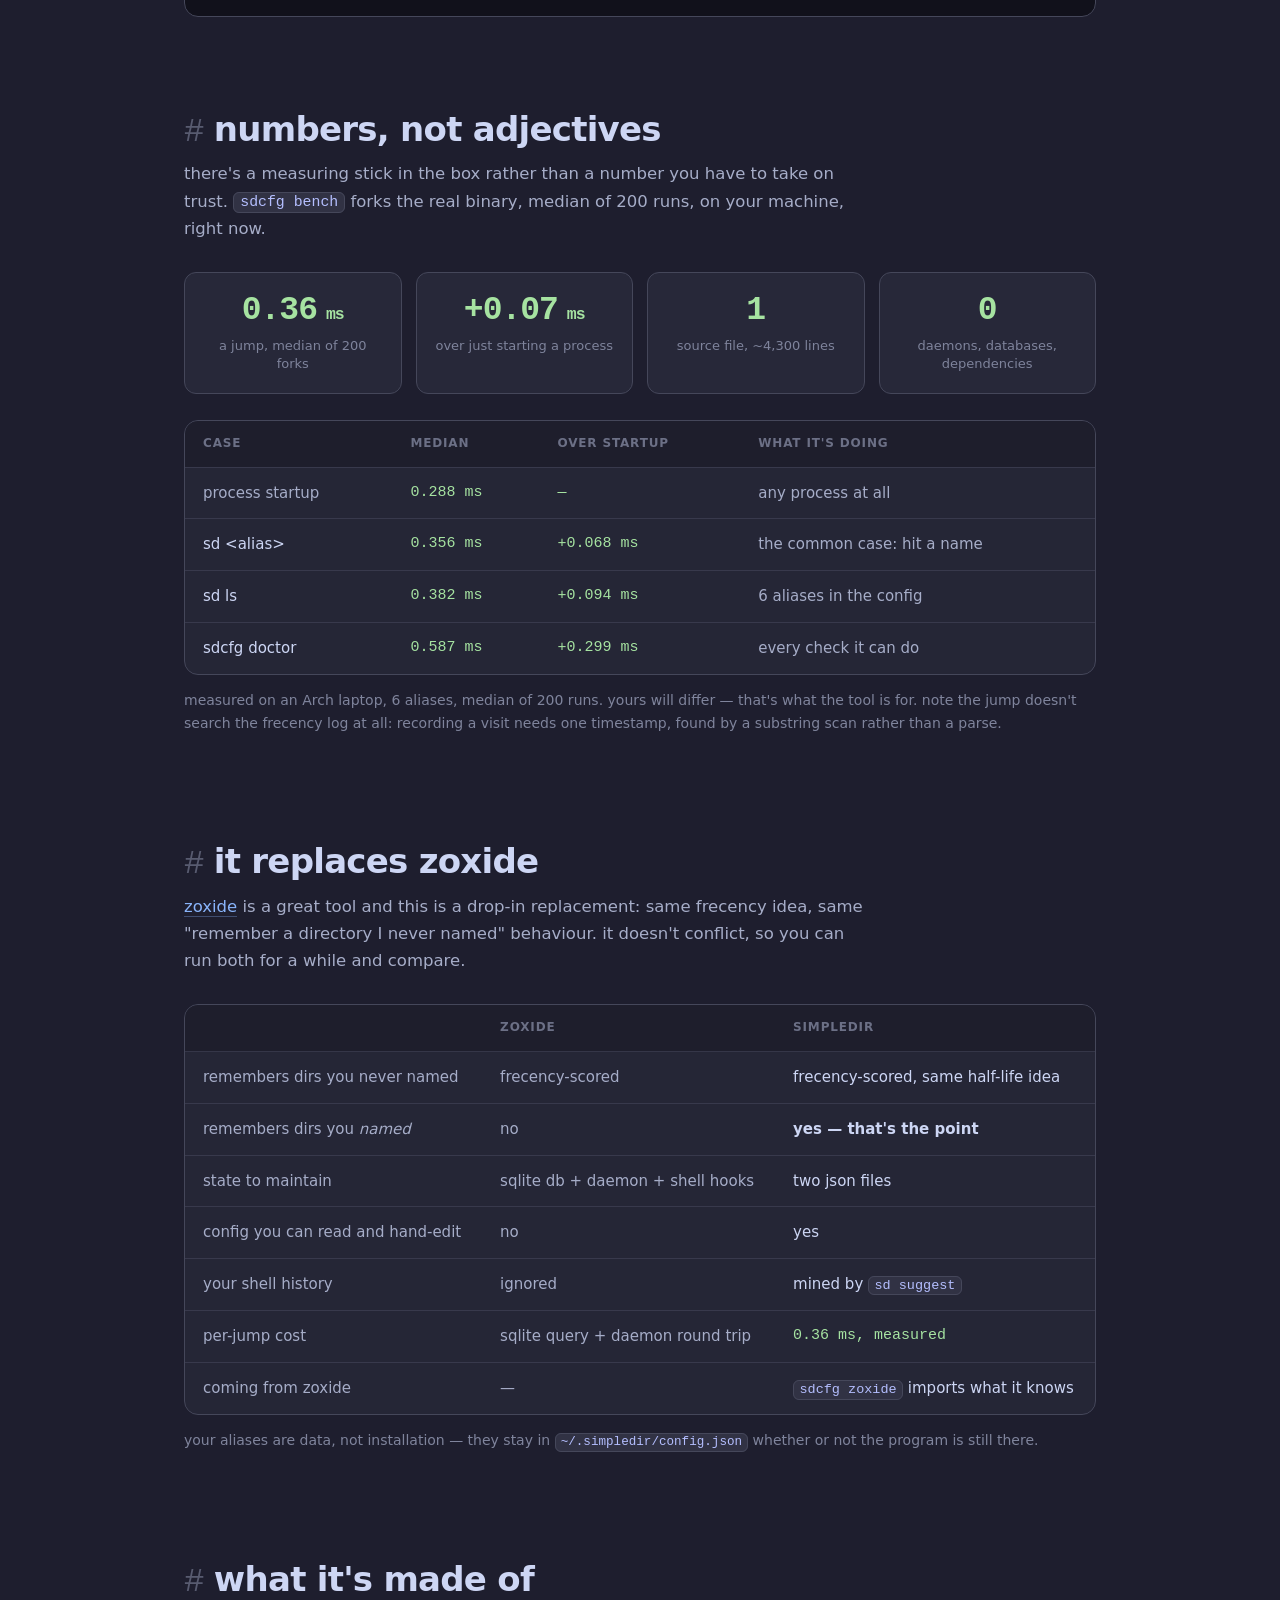
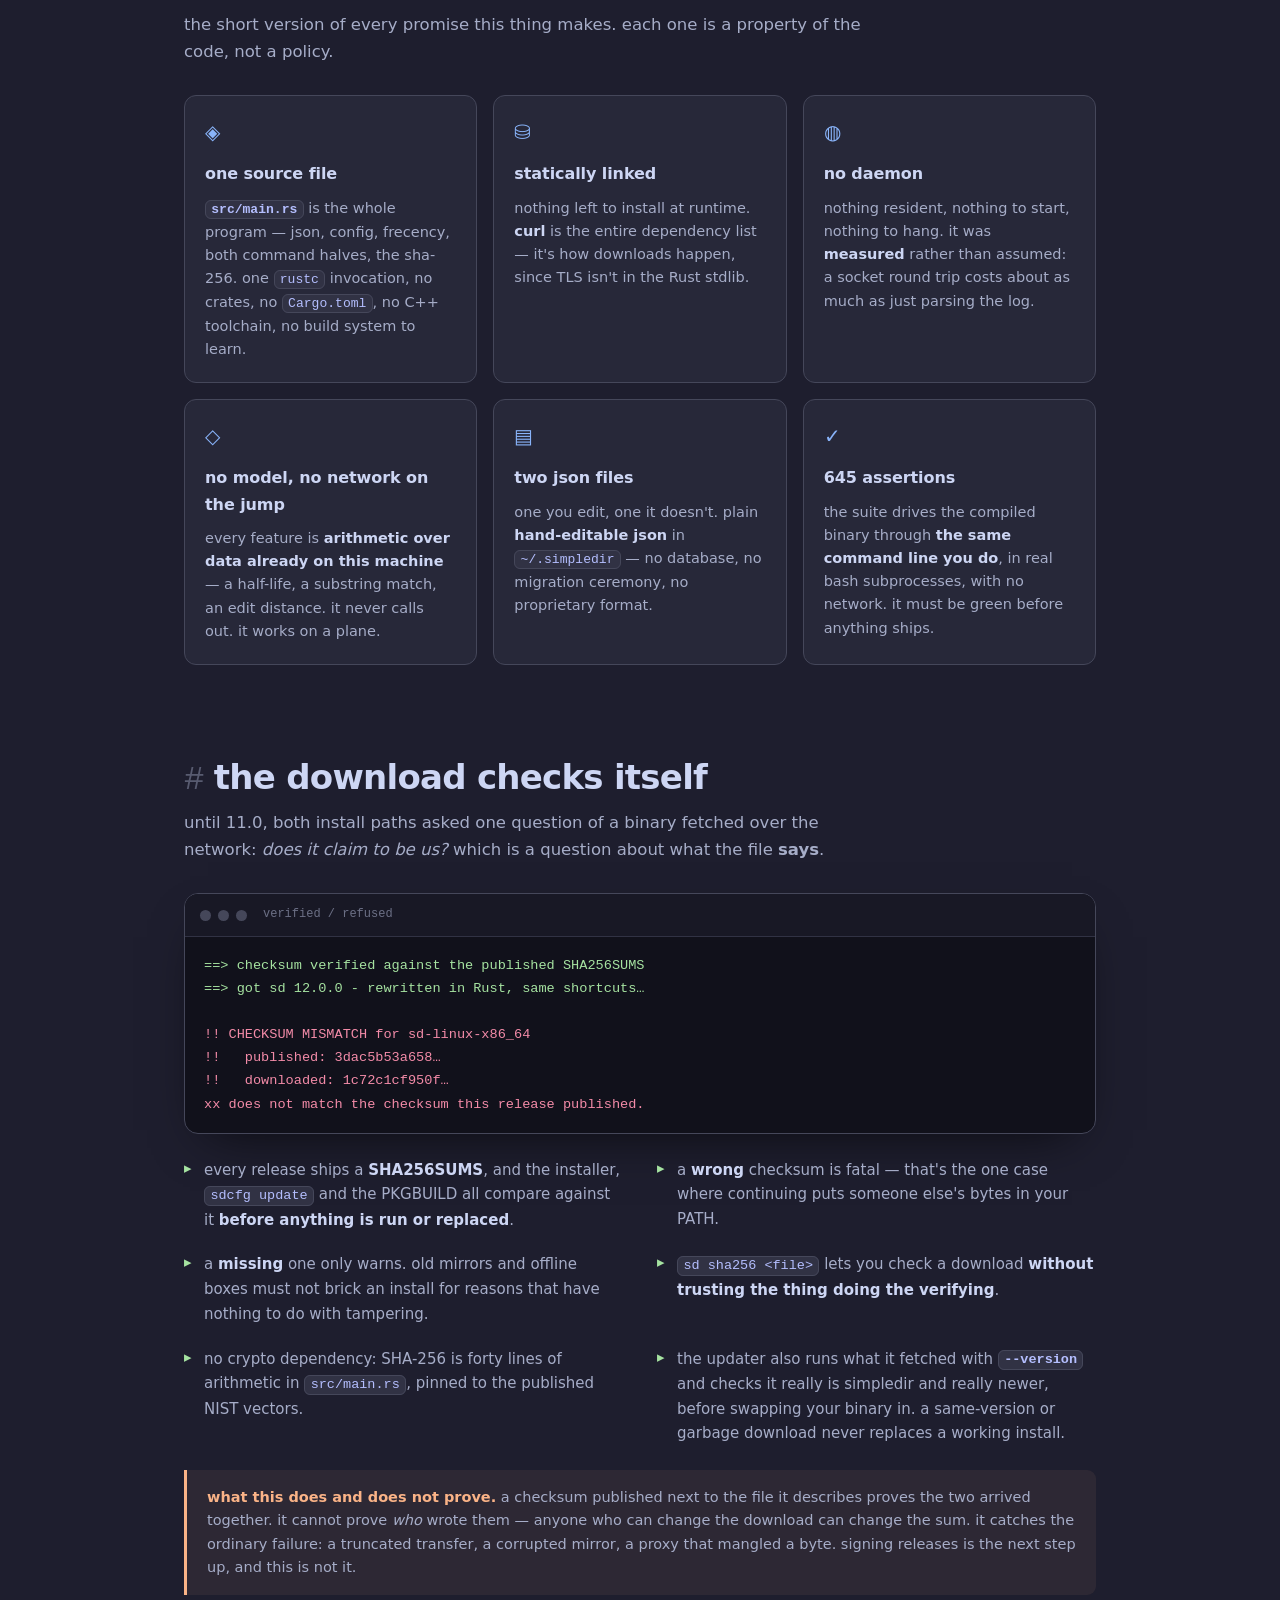
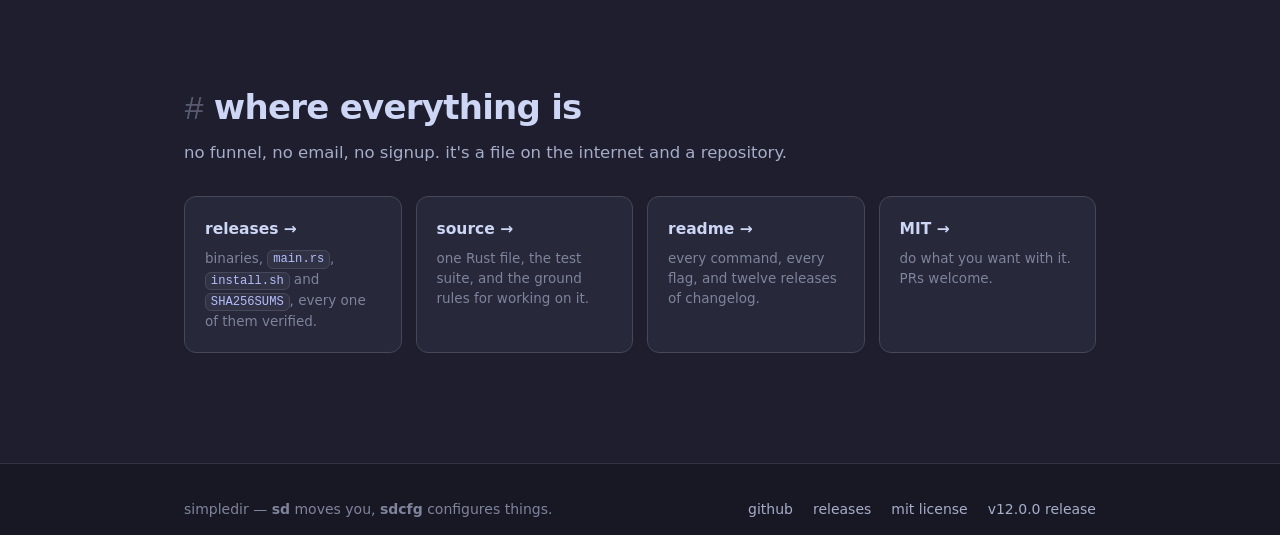
==== commit 8dd63235: "install: put the install dir first on PATH The rc block now exports the install bin dir ahead of any" ====
--- a/docs/index.html
+++ b/docs/index.html
@@ -492,7 +492,7 @@
           <button class="copy" id="copy" type="button" aria-label="copy install command">copy</button>
         </div>
       </div>
-      <p class="install-note">it works out your platform, downloads a prebuilt binary, or <b>compiles the one Rust file itself</b> with <code>rustc</code> if there isn't one for your architecture. prefer to look before you pipe? that's the right instinct — <code>curl … -o install.sh</code>, then <code>less install.sh &amp;&amp; bash install.sh</code>.</p>
+      <p class="install-note">it works out your platform, downloads a prebuilt binary, or <b>compiles the one Rust file itself</b> with <code>rustc</code> if there isn't one for your architecture. the rc block puts <code>~/.local/bin</code> first on <code>PATH</code>, so an unrelated <code>sd</code> elsewhere can't win. prefer to look before you pipe? that's the right instinct — <code>curl … -o install.sh</code>, then <code>less install.sh &amp;&amp; bash install.sh</code>.</p>
     </div>
   </div>
 </header>
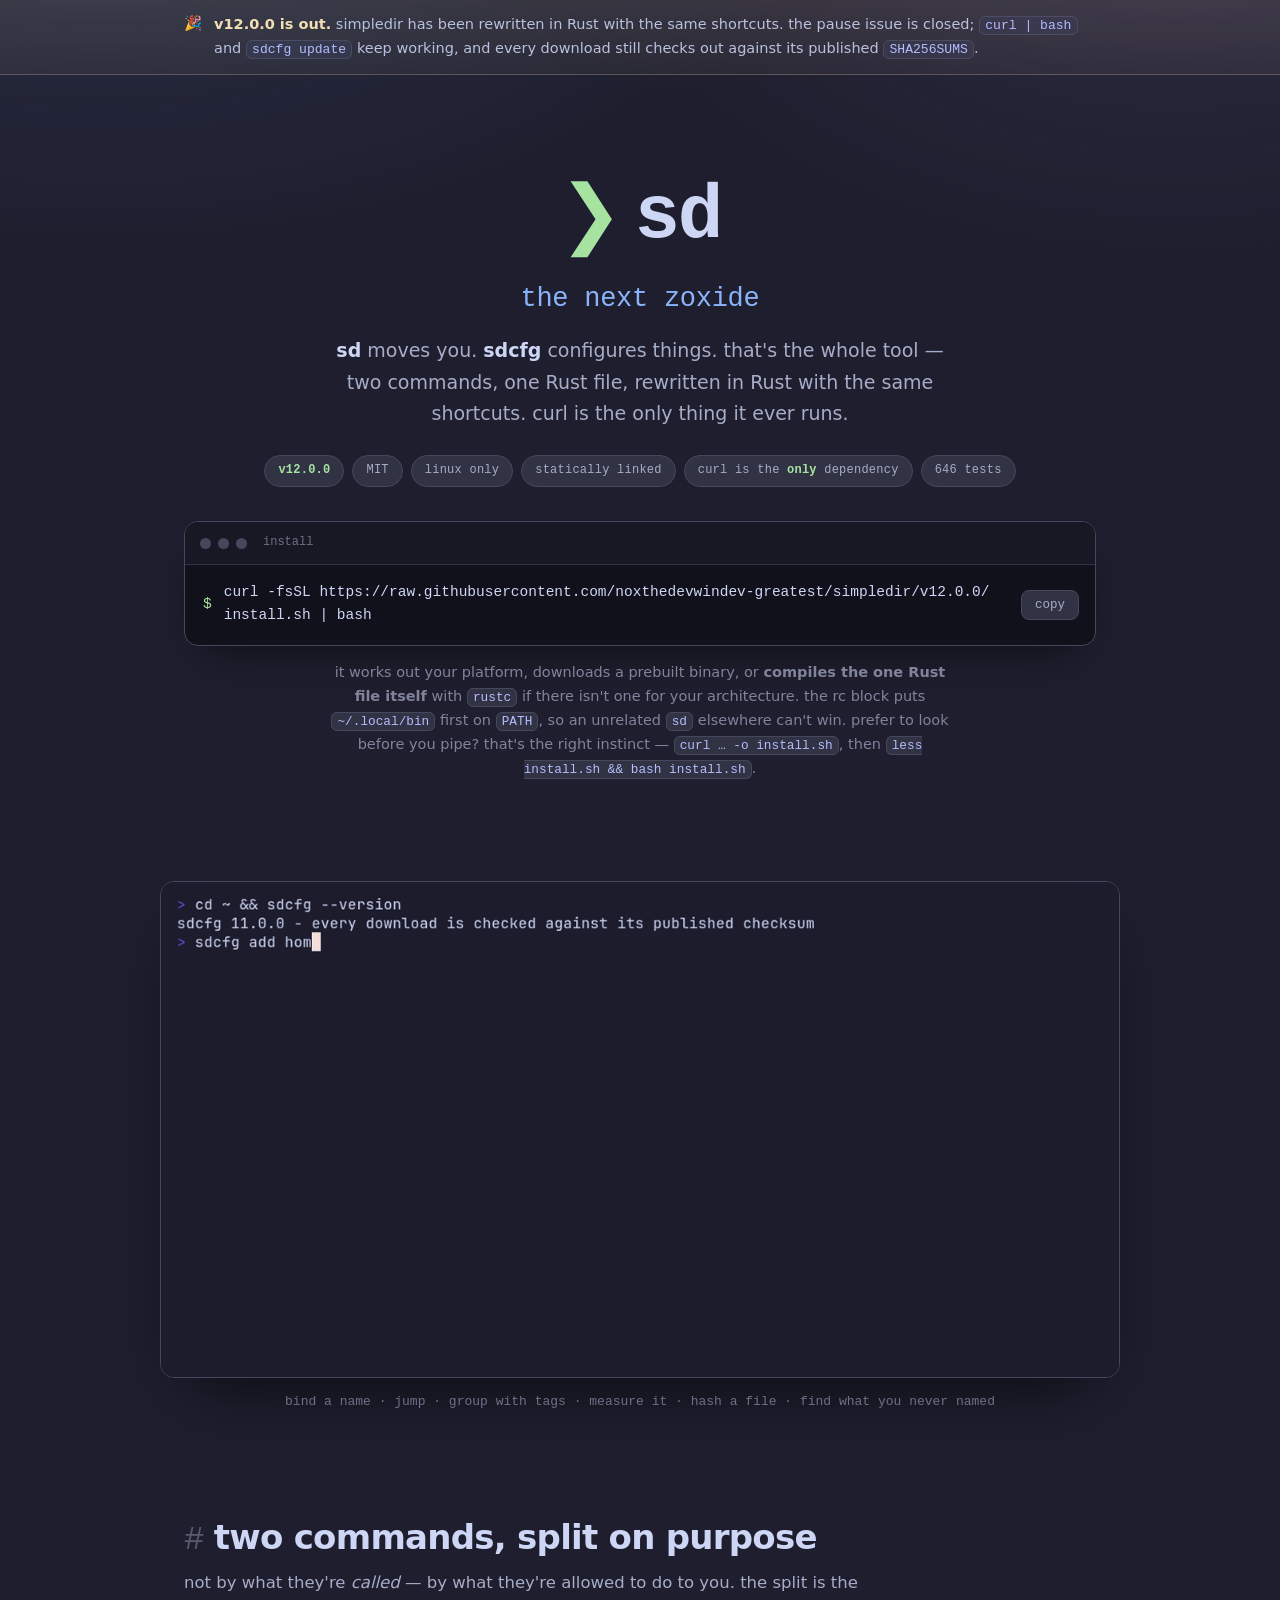
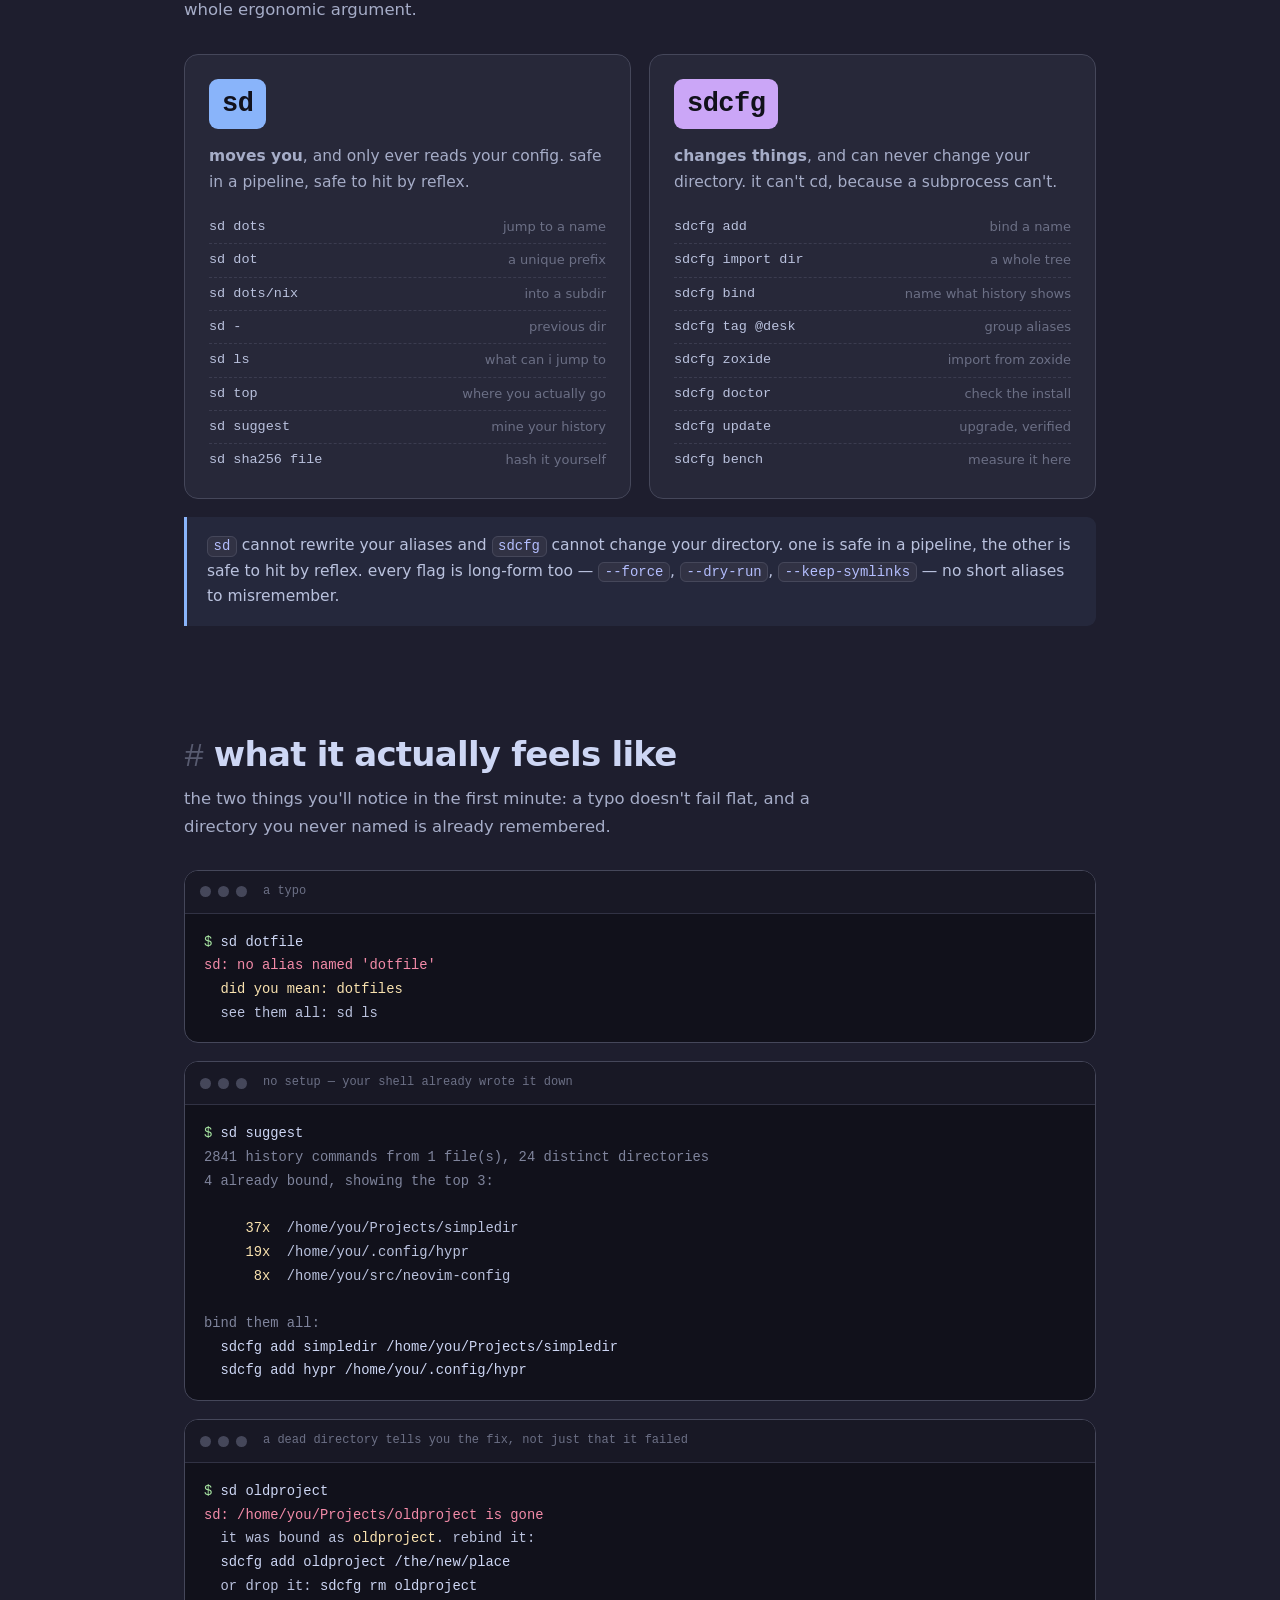
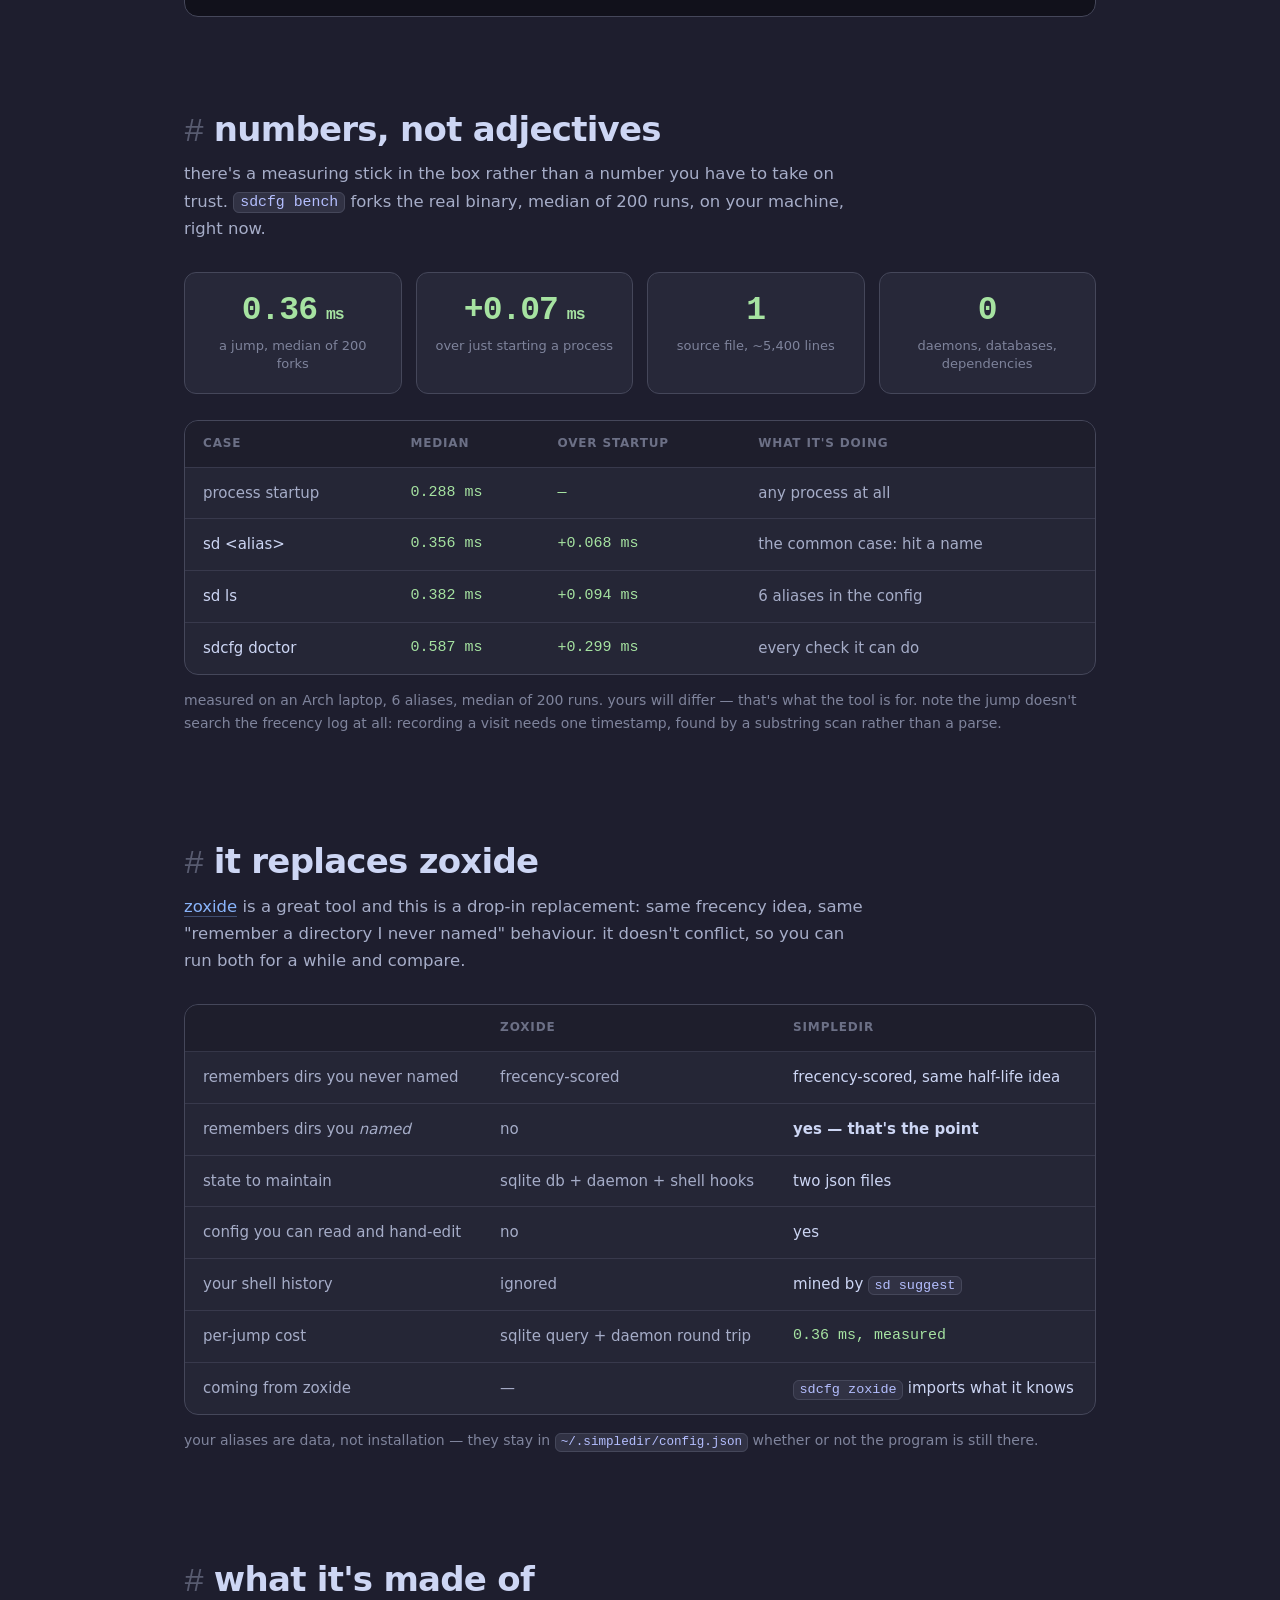
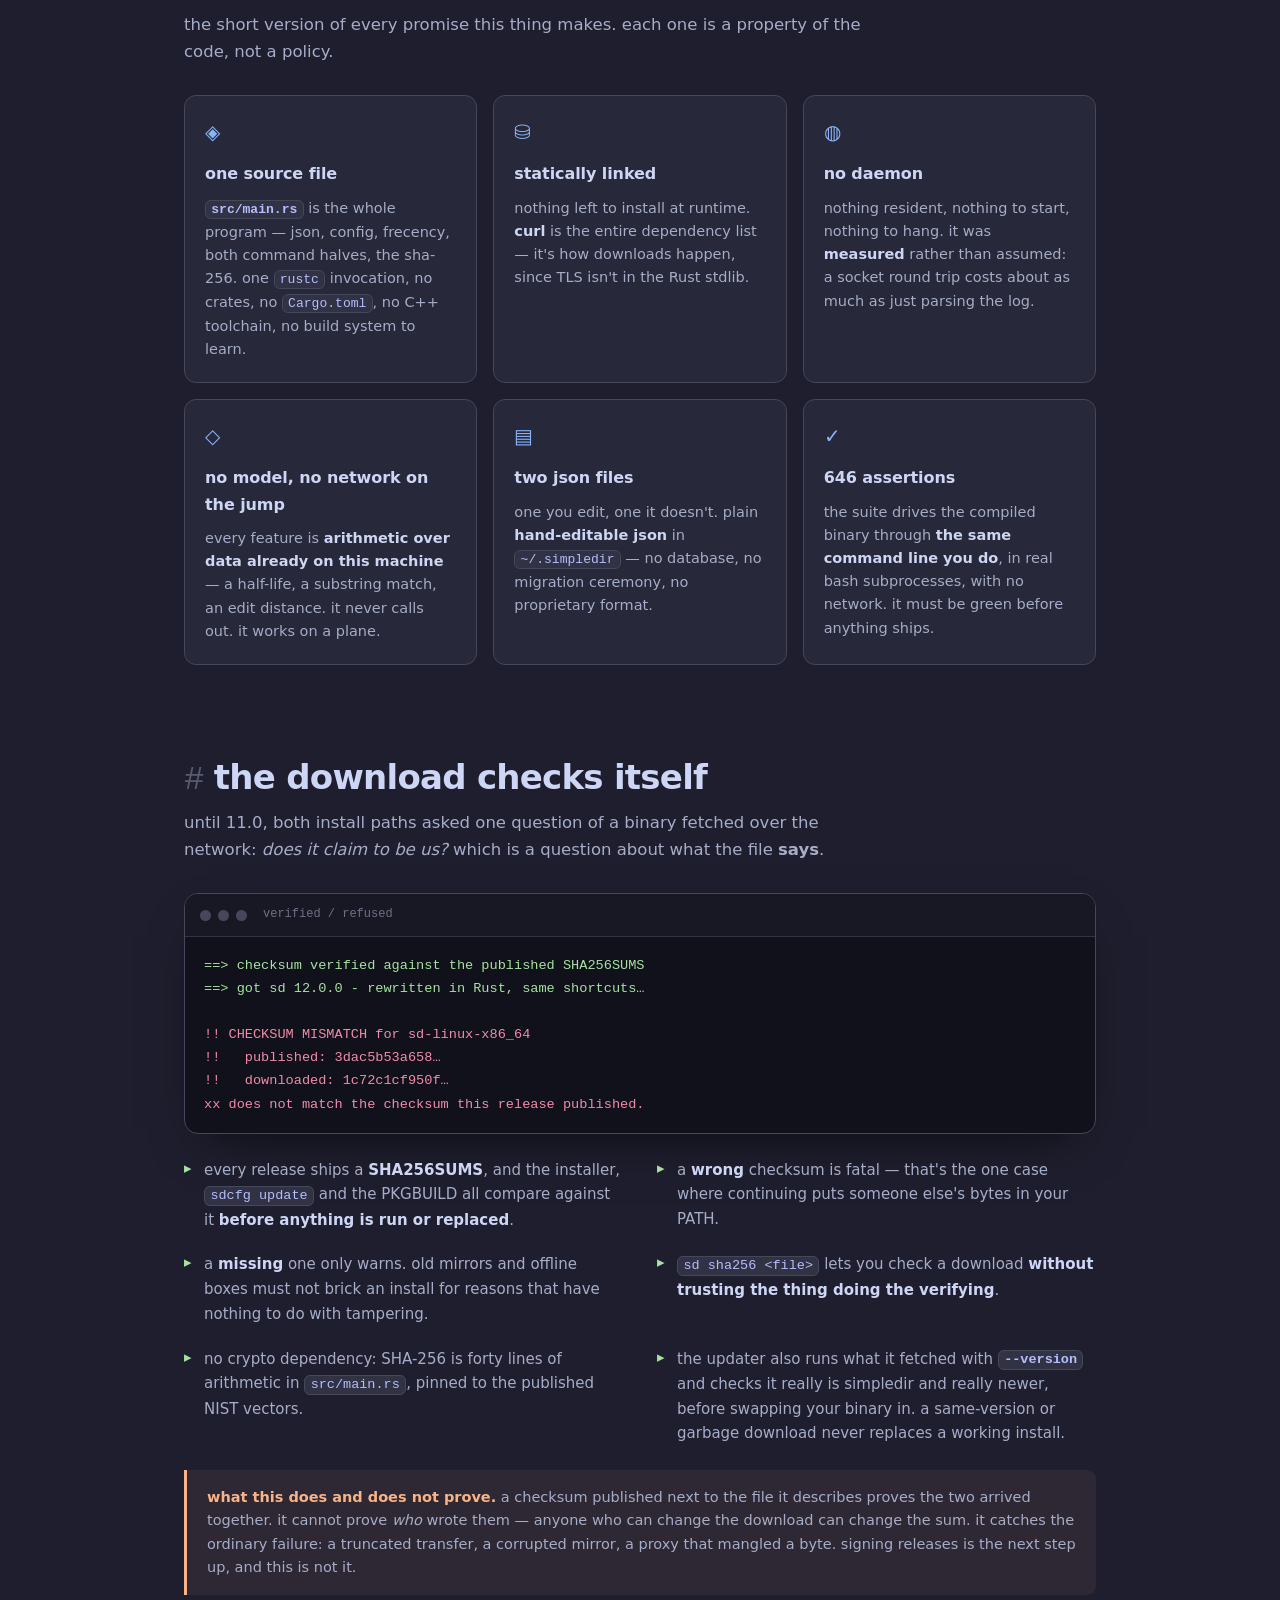
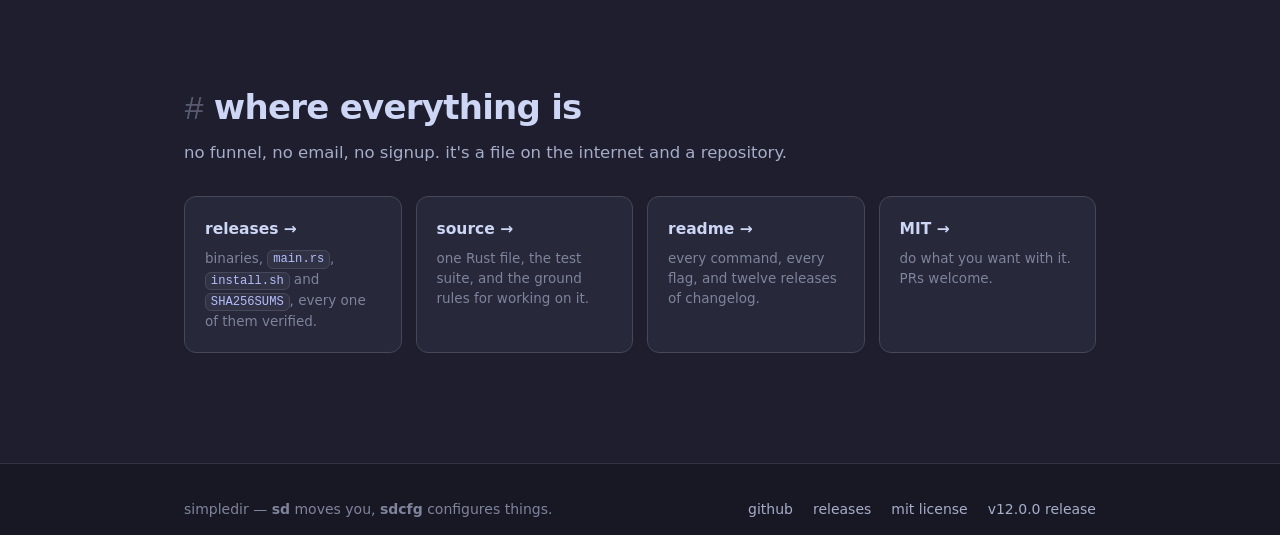
==== commit 7e026235: "docs: sync page counts with 646 tests The GitHub page and development section now match the current " ====
--- a/docs/index.html
+++ b/docs/index.html
@@ -477,7 +477,7 @@
       <span class="badge">linux only</span>
       <span class="badge">statically linked</span>
       <span class="badge">curl is the <b>only</b> dependency</span>
-      <span class="badge">645 tests</span>
+      <span class="badge">646 tests</span>
     </div>
 
     <div class="install">
@@ -608,7 +608,7 @@
       <div class="stats">
         <div class="stat"><div class="v">0.36<small style="font-size:.5em"> ms</small></div><div class="l">a jump, median of 200 forks</div></div>
         <div class="stat"><div class="v">+0.07<small style="font-size:.5em"> ms</small></div><div class="l">over just starting a process</div></div>
-        <div class="stat"><div class="v">1</div><div class="l">source file, ~4,300 lines</div></div>
+        <div class="stat"><div class="v">1</div><div class="l">source file, ~5,400 lines</div></div>
         <div class="stat"><div class="v">0</div><div class="l">daemons, databases, dependencies</div></div>
       </div>
 
@@ -689,7 +689,7 @@
         </div>
         <div class="feat">
           <span class="ic">✓</span>
-          <h3>645 assertions</h3>
+          <h3>646 assertions</h3>
           <p>the suite drives the compiled binary through <b>the same command line you do</b>, in real bash subprocesses, with no network. it must be green before anything ships.</p>
         </div>
       </div>
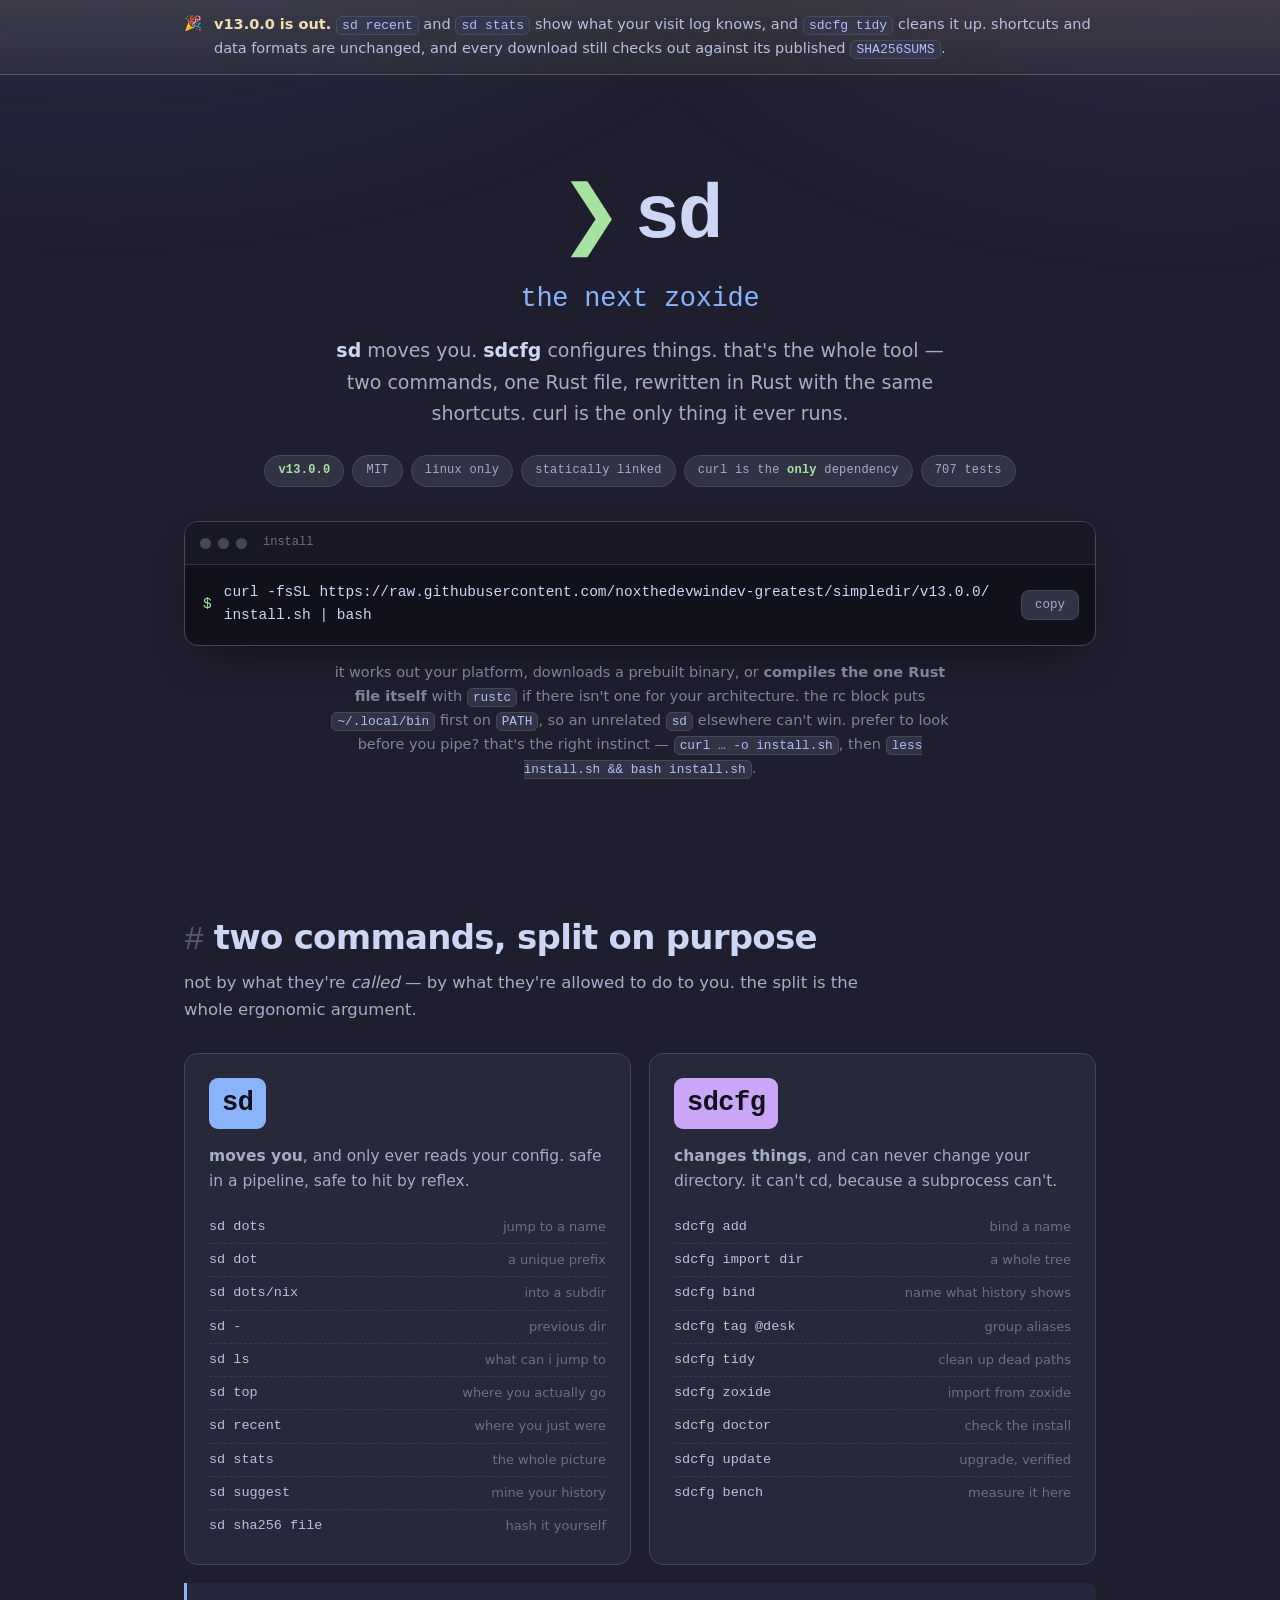
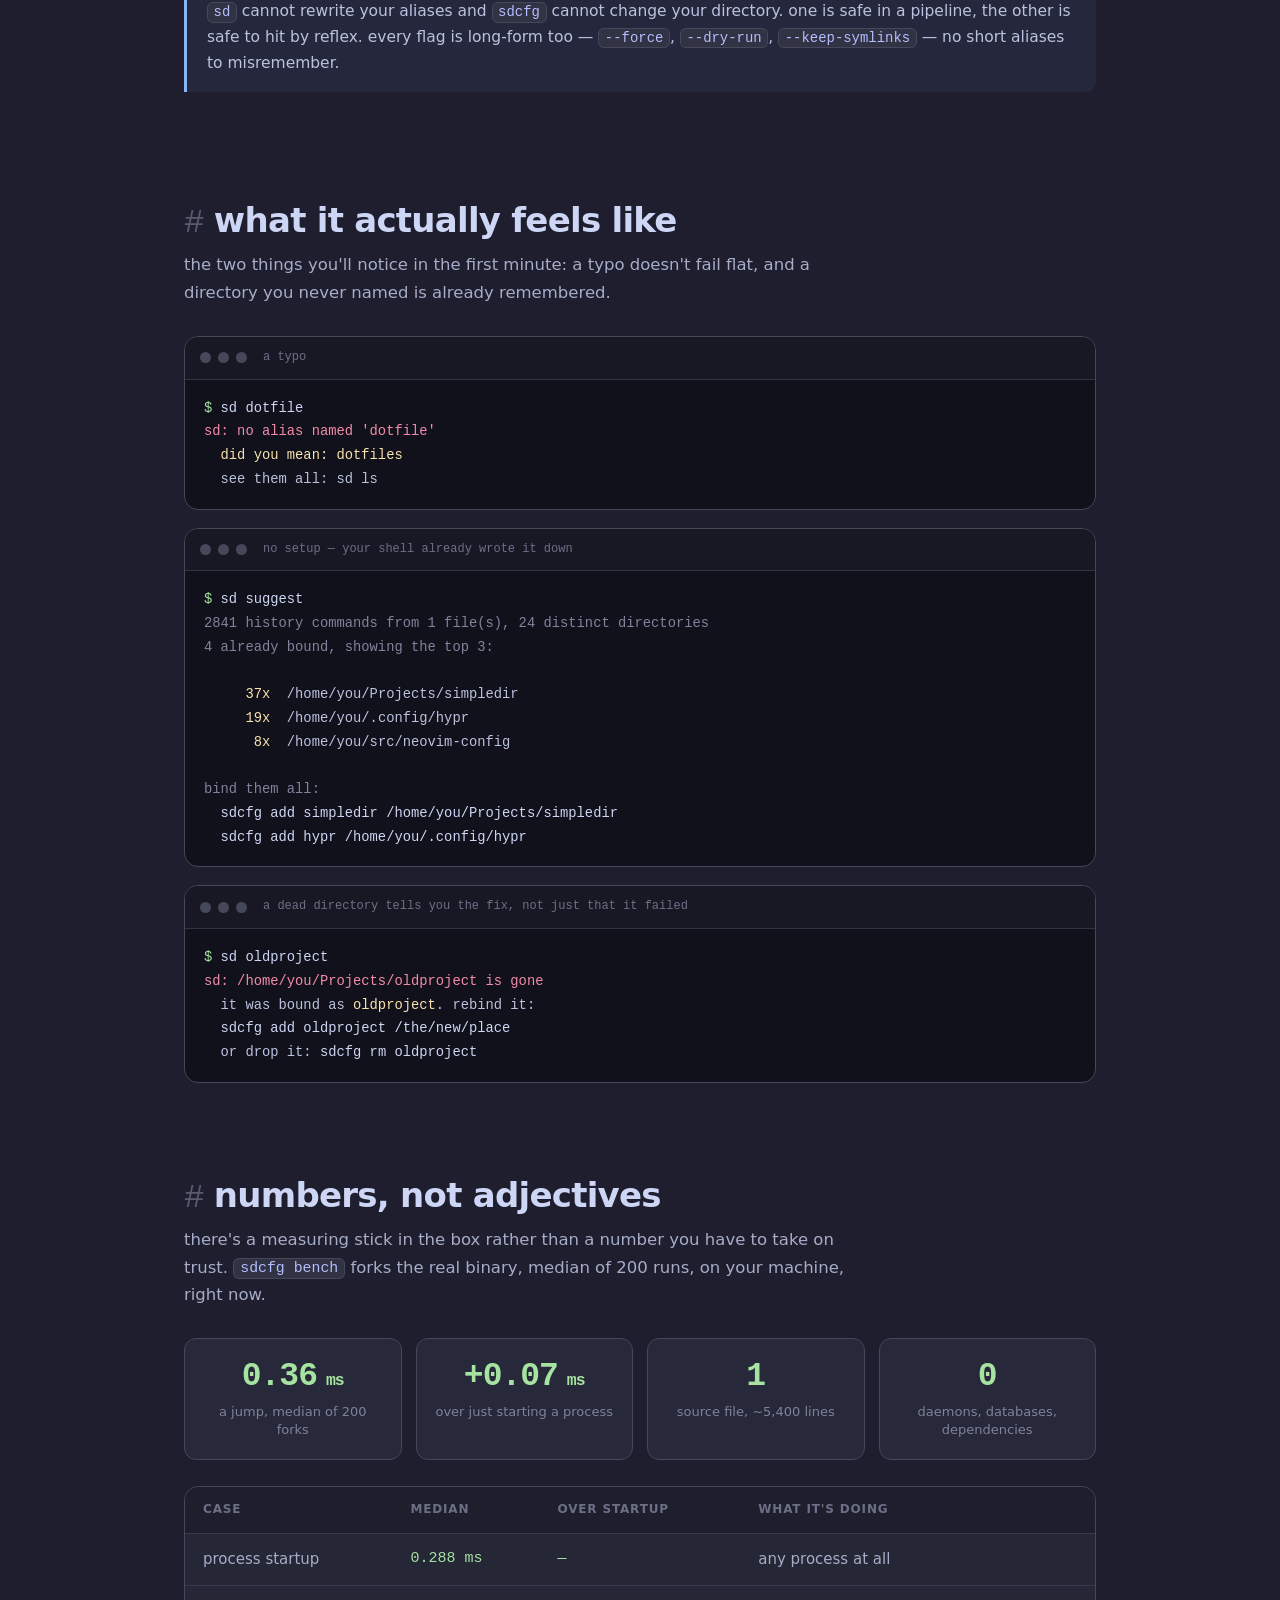
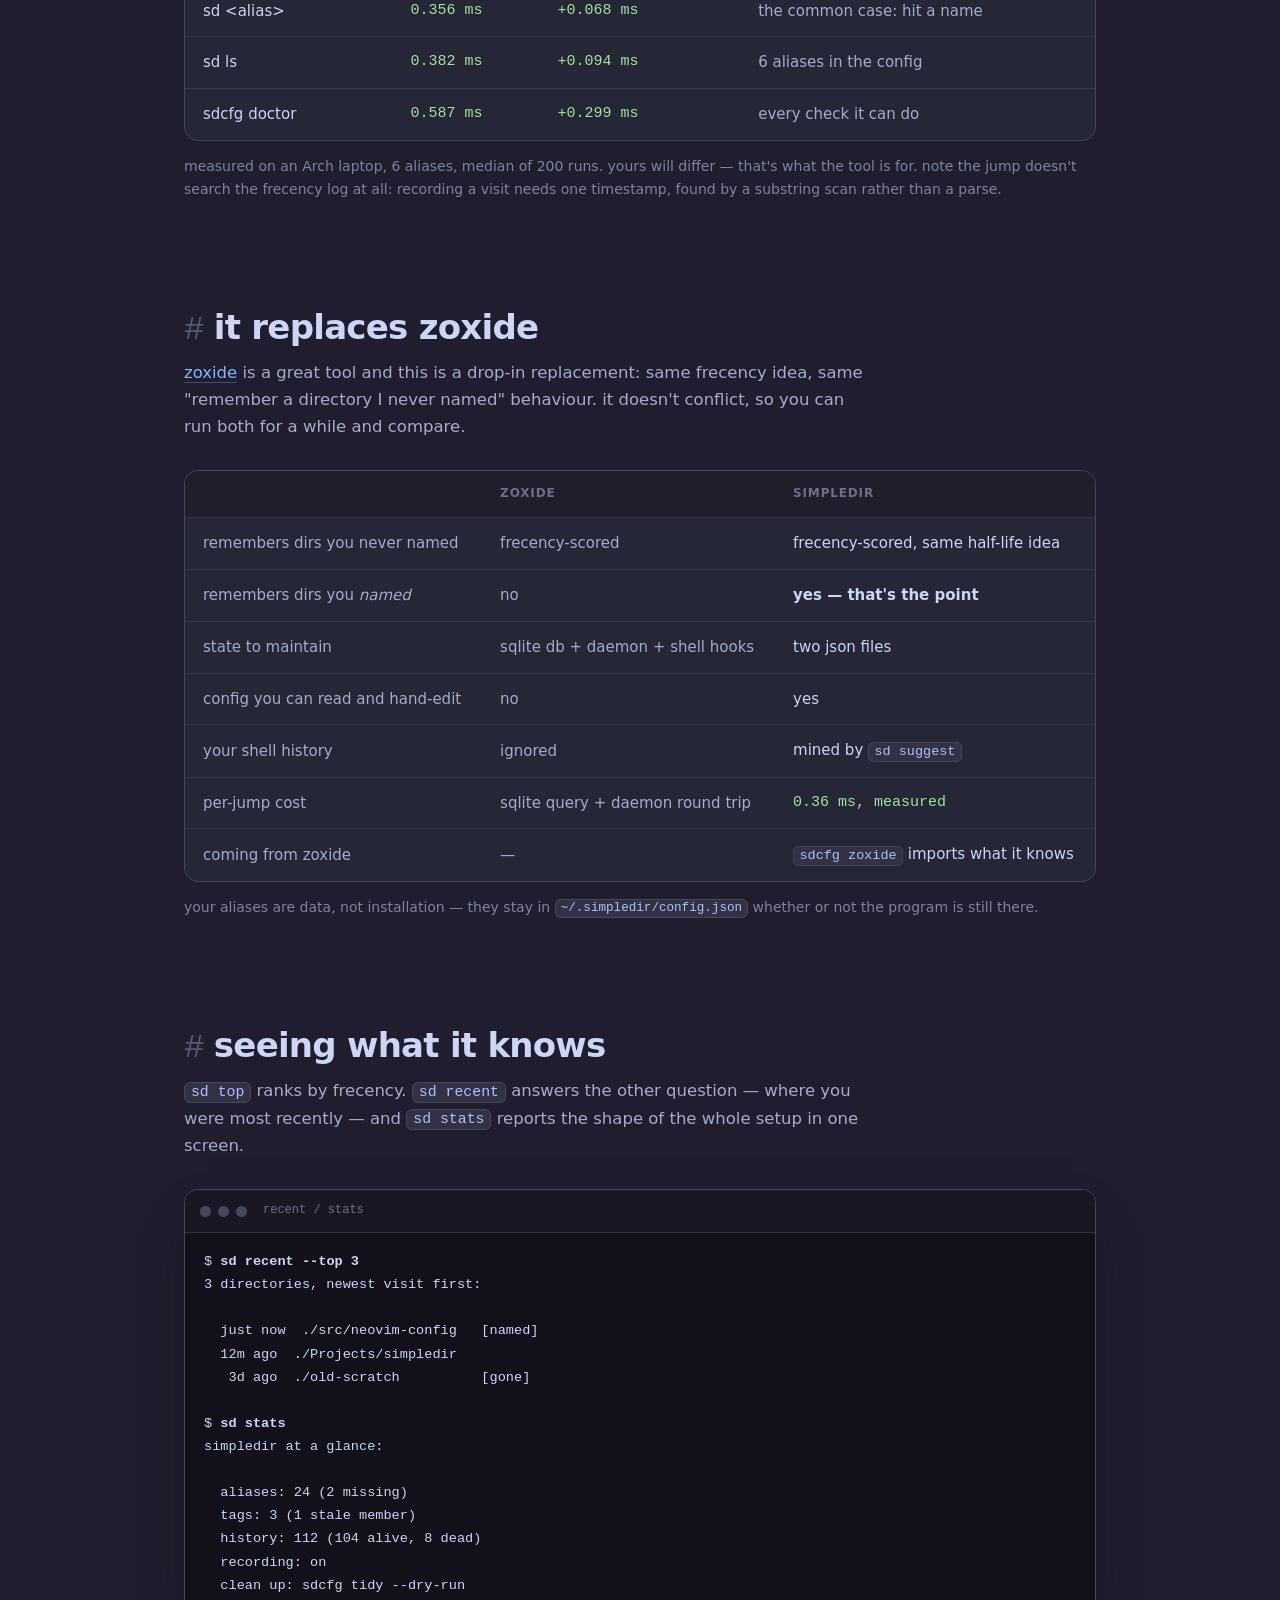
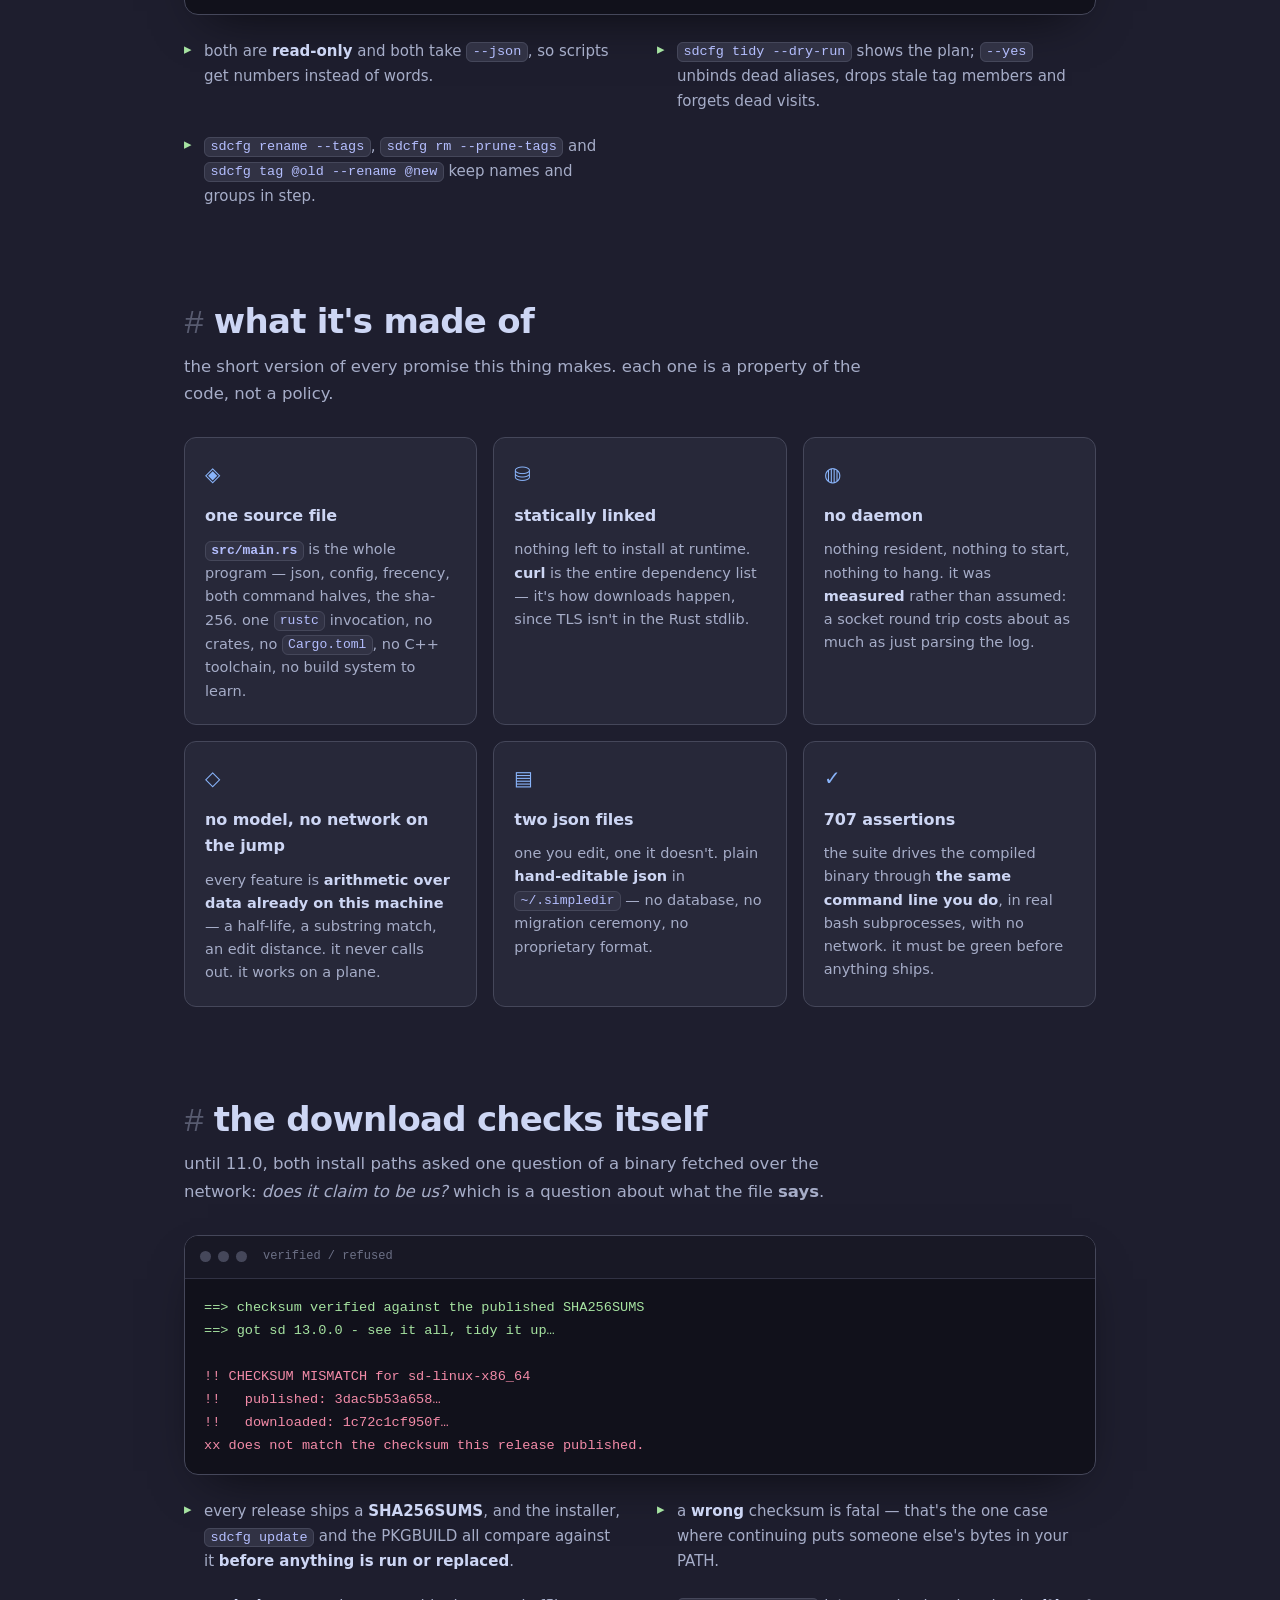
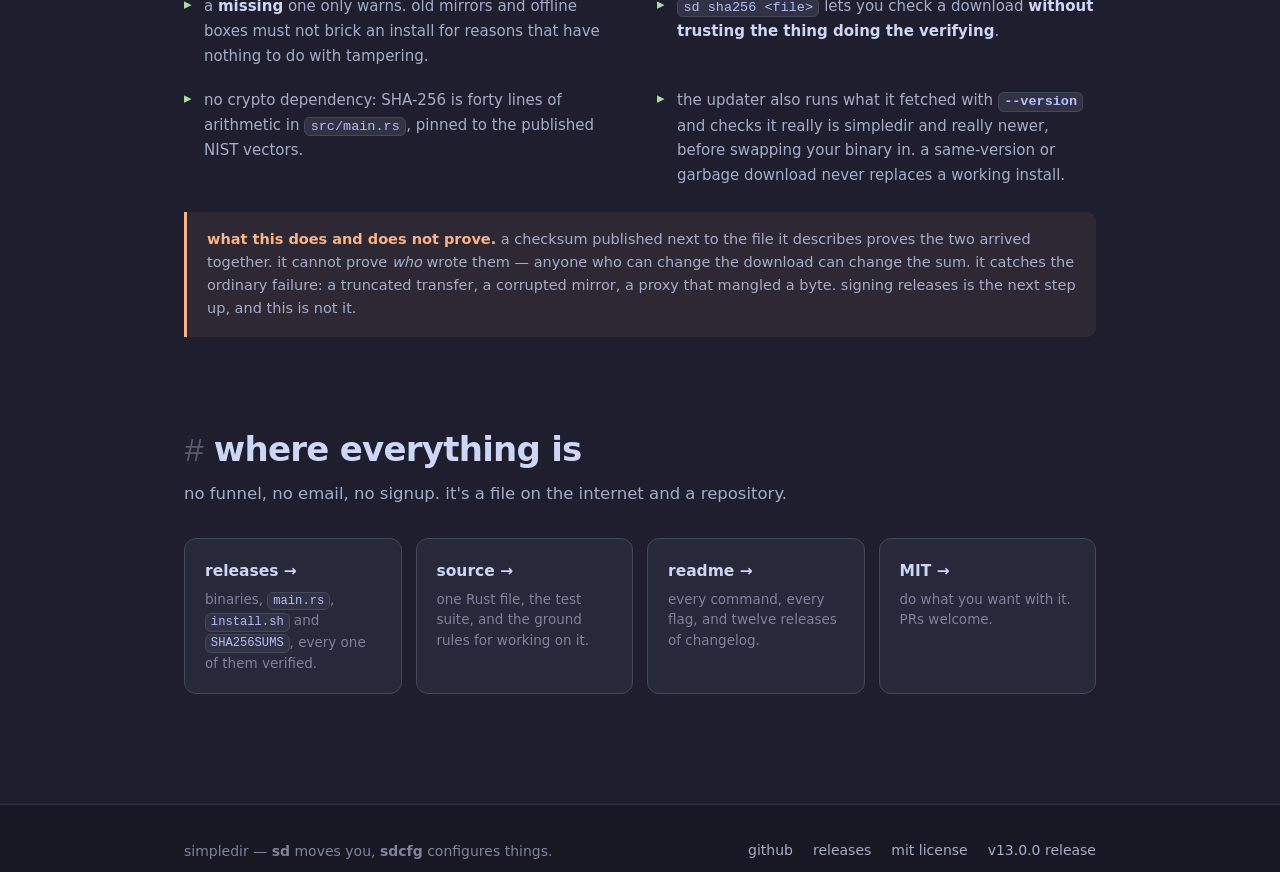
==== commit 6e2b860e: "v13.0.0: see it all, tidy it up" ====
--- a/docs/index.html
+++ b/docs/index.html
@@ -11,8 +11,7 @@
 <meta property="og:type" content="website">
 <meta property="og:title" content="simpledir — the next zoxide">
 <meta property="og:description" content="sd moves you. sdcfg configures things. that's the whole tool. two commands, one Rust file, curl and nothing else.">
-<meta property="og:image" content="demo.gif">
-<meta name="twitter:card" content="summary_large_image">
+<meta name="twitter:card" content="summary">
 
 <link rel="icon" href="data:image/svg+xml,<svg xmlns='http://www.w3.org/2000/svg' viewBox='0 0 100 100'><rect width='100' height='100' rx='24' fill='%231e1e2e'/><text x='50' y='72' font-size='58' font-family='monospace' font-weight='700' fill='%2389b4fa' text-anchor='middle'>sd</text></svg>">
 
@@ -461,7 +460,7 @@
 <div class="notice">
   <div class="wrap">
     <span class="glyph" aria-hidden="true">🎉</span>
-    <div><strong>v12.0.0 is out.</strong> simpledir has been rewritten in Rust with the same shortcuts. the pause issue is closed; <code>curl | bash</code> and <code>sdcfg update</code> keep working, and every download still checks out against its published <code>SHA256SUMS</code>.</div>
+    <div><strong>v13.0.0 is out.</strong> <code>sd recent</code> and <code>sd stats</code> show what your visit log knows, and <code>sdcfg tidy</code> cleans it up. shortcuts and data formats are unchanged, and every download still checks out against its published <code>SHA256SUMS</code>.</div>
   </div>
 </div>
 
@@ -472,12 +471,12 @@
     <p class="lede"><b>sd</b> moves you. <b>sdcfg</b> configures things. that's the whole tool — two commands, one Rust file, rewritten in Rust with the same shortcuts. curl is the only thing it ever runs.</p>
 
     <div class="badges">
-      <span class="badge"><b>v12.0.0</b></span>
+      <span class="badge"><b>v13.0.0</b></span>
       <span class="badge">MIT</span>
       <span class="badge">linux only</span>
       <span class="badge">statically linked</span>
       <span class="badge">curl is the <b>only</b> dependency</span>
-      <span class="badge">646 tests</span>
+      <span class="badge">707 tests</span>
     </div>
 
     <div class="install">
@@ -488,7 +487,7 @@
         </div>
         <div class="cmd">
           <span class="prompt" aria-hidden="true">$</span>
-          <span class="snippet" id="cmd">curl -fsSL https://<wbr>raw.githubusercontent.com/<wbr>noxthedevwindev-greatest/<wbr>simpledir/<wbr>v12.0.0/<wbr>install.sh | bash</span>
+          <span class="snippet" id="cmd">curl -fsSL https://<wbr>raw.githubusercontent.com/<wbr>noxthedevwindev-greatest/<wbr>simpledir/<wbr>v13.0.0/<wbr>install.sh | bash</span>
           <button class="copy" id="copy" type="button" aria-label="copy install command">copy</button>
         </div>
       </div>
@@ -498,13 +497,6 @@
 </header>
 
 <main>
-
-  <div class="wrap demo">
-    <div class="demo-frame">
-      <img src="demo.gif" alt="simpledir demo: bind a name, jump to it, group with tags, hash a file, and find a directory you never named">
-    </div>
-    <p class="demo-cap">bind a name · jump · group with tags · measure it · hash a file · find what you never named</p>
-  </div>
 
   <!-- the split -->
   <section id="commands">
@@ -523,6 +515,8 @@
             <li>sd - <span>previous dir</span></li>
             <li>sd ls <span>what can i jump to</span></li>
             <li>sd top <span>where you actually go</span></li>
+            <li>sd recent <span>where you just were</span></li>
+            <li>sd stats <span>the whole picture</span></li>
             <li>sd suggest <span>mine your history</span></li>
             <li>sd sha256 file <span>hash it yourself</span></li>
           </ul>
@@ -536,6 +530,7 @@
             <li>sdcfg import dir <span>a whole tree</span></li>
             <li>sdcfg bind <span>name what history shows</span></li>
             <li>sdcfg tag @desk <span>group aliases</span></li>
+            <li>sdcfg tidy <span>clean up dead paths</span></li>
             <li>sdcfg zoxide <span>import from zoxide</span></li>
             <li>sdcfg doctor <span>check the install</span></li>
             <li>sdcfg update <span>upgrade, verified</span></li>
@@ -655,6 +650,44 @@
     </div>
   </section>
 
+  <!-- seeing and cleaning -->
+  <section id="insight">
+    <div class="wrap">
+      <h2><span class="hash">#</span>seeing what it knows</h2>
+      <p class="sub"><code>sd top</code> ranks by frecency. <code>sd recent</code> answers the other question — where you were most recently — and <code>sd stats</code> reports the shape of the whole setup in one screen.</p>
+
+      <div class="verify">
+      <div class="term">
+        <div class="term-bar">
+          <span class="dot"></span><span class="dot"></span><span class="dot"></span>
+          <span class="term-title">recent / stats</span>
+        </div>
+<pre>$ <b>sd recent --top 3</b>
+3 directories, newest visit first:
+
+  just now  ./src/neovim-config   [named]
+  12m ago  ./Projects/simpledir
+   3d ago  ./old-scratch          [gone]
+
+$ <b>sd stats</b>
+simpledir at a glance:
+
+  aliases: 24 (2 missing)
+  tags: 3 (1 stale member)
+  history: 112 (104 alive, 8 dead)
+  recording: on
+  clean up: sdcfg tidy --dry-run</pre>
+      </div>
+
+      <ul>
+        <li><span class="tick">▸</span><span>both are <b>read-only</b> and both take <code>--json</code>, so scripts get numbers instead of words.</span></li>
+        <li><span class="tick">▸</span><span><code>sdcfg tidy --dry-run</code> shows the plan; <code>--yes</code> unbinds dead aliases, drops stale tag members and forgets dead visits.</span></li>
+        <li><span class="tick">▸</span><span><code>sdcfg rename --tags</code>, <code>sdcfg rm --prune-tags</code> and <code>sdcfg tag @old --rename @new</code> keep names and groups in step.</span></li>
+      </ul>
+      </div>
+    </div>
+  </section>
+
   <!-- what it's made of -->
   <section id="made-of">
     <div class="wrap">
@@ -689,7 +722,7 @@
         </div>
         <div class="feat">
           <span class="ic">✓</span>
-          <h3>646 assertions</h3>
+          <h3>707 assertions</h3>
           <p>the suite drives the compiled binary through <b>the same command line you do</b>, in real bash subprocesses, with no network. it must be green before anything ships.</p>
         </div>
       </div>
@@ -709,7 +742,7 @@
             <span class="term-title">verified / refused</span>
           </div>
 <pre><span class="ok">==> checksum verified against the published SHA256SUMS</span>
-<span class="ok">==> got sd 12.0.0 - rewritten in Rust, same shortcuts…</span>
+<span class="ok">==> got sd 13.0.0 - see it all, tidy it up…</span>
 
 <span class="err">!! CHECKSUM MISMATCH for sd-linux-x86_64</span>
 <span class="err">!!   published: 3dac5b53a658…</span>
@@ -740,7 +773,7 @@
       <p class="sub">no funnel, no email, no signup. it's a file on the internet and a repository.</p>
 
       <div class="links">
-        <a class="link" href="https://github.com/noxthedevwindev-greatest/simpledir/releases/tag/v12.0.0">
+        <a class="link" href="https://github.com/noxthedevwindev-greatest/simpledir/releases/tag/v13.0.0">
           <span class="t">releases →</span>
           <span class="d">binaries, <code>main.rs</code>, <code>install.sh</code> and <code>SHA256SUMS</code>, every one of them verified.</span>
         </a>
@@ -769,7 +802,7 @@
       <a href="https://github.com/noxthedevwindev-greatest/simpledir">github</a>
       <a href="https://github.com/noxthedevwindev-greatest/simpledir/releases">releases</a>
       <a href="https://github.com/noxthedevwindev-greatest/simpledir/blob/main/LICENSE">mit license</a>
-      <a href="https://github.com/noxthedevwindev-greatest/simpledir/releases/tag/v12.0.0">v12.0.0 release</a>
+      <a href="https://github.com/noxthedevwindev-greatest/simpledir/releases/tag/v13.0.0">v13.0.0 release</a>
     </nav>
   </div>
 </footer>
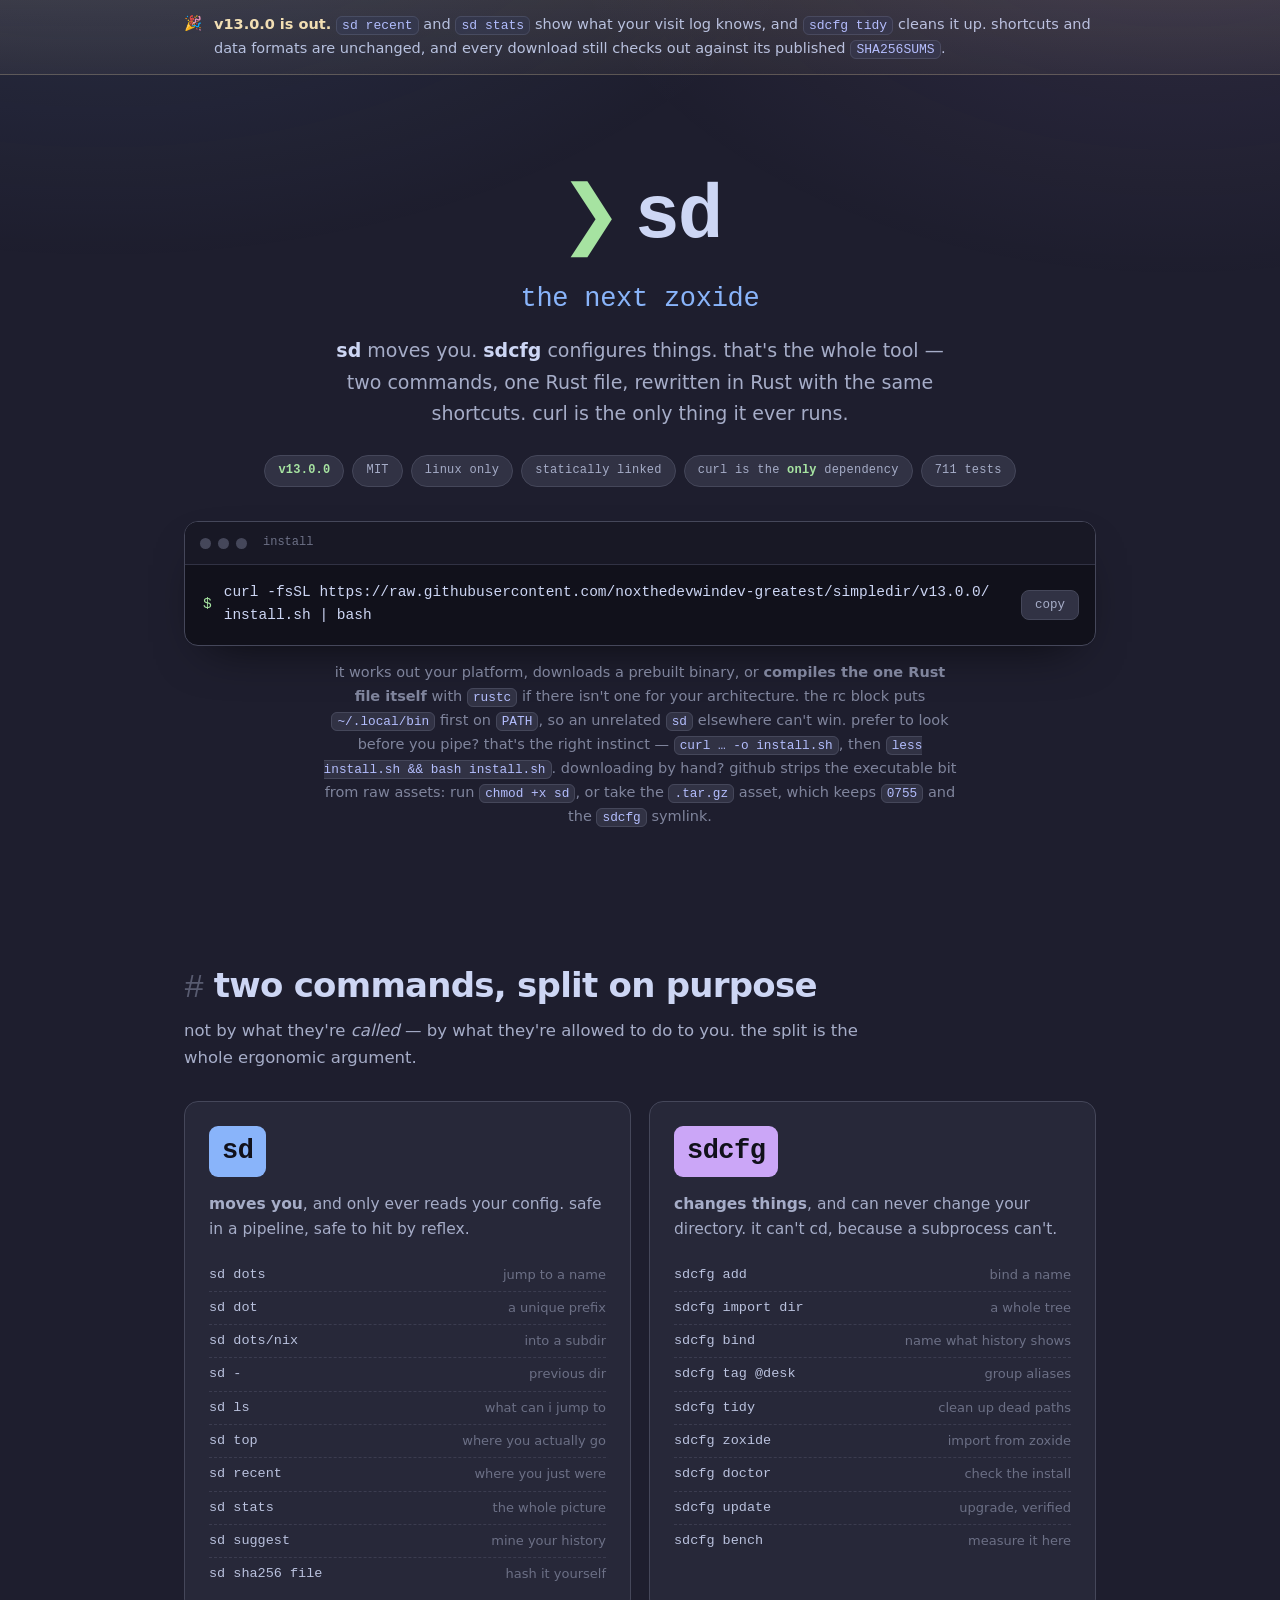
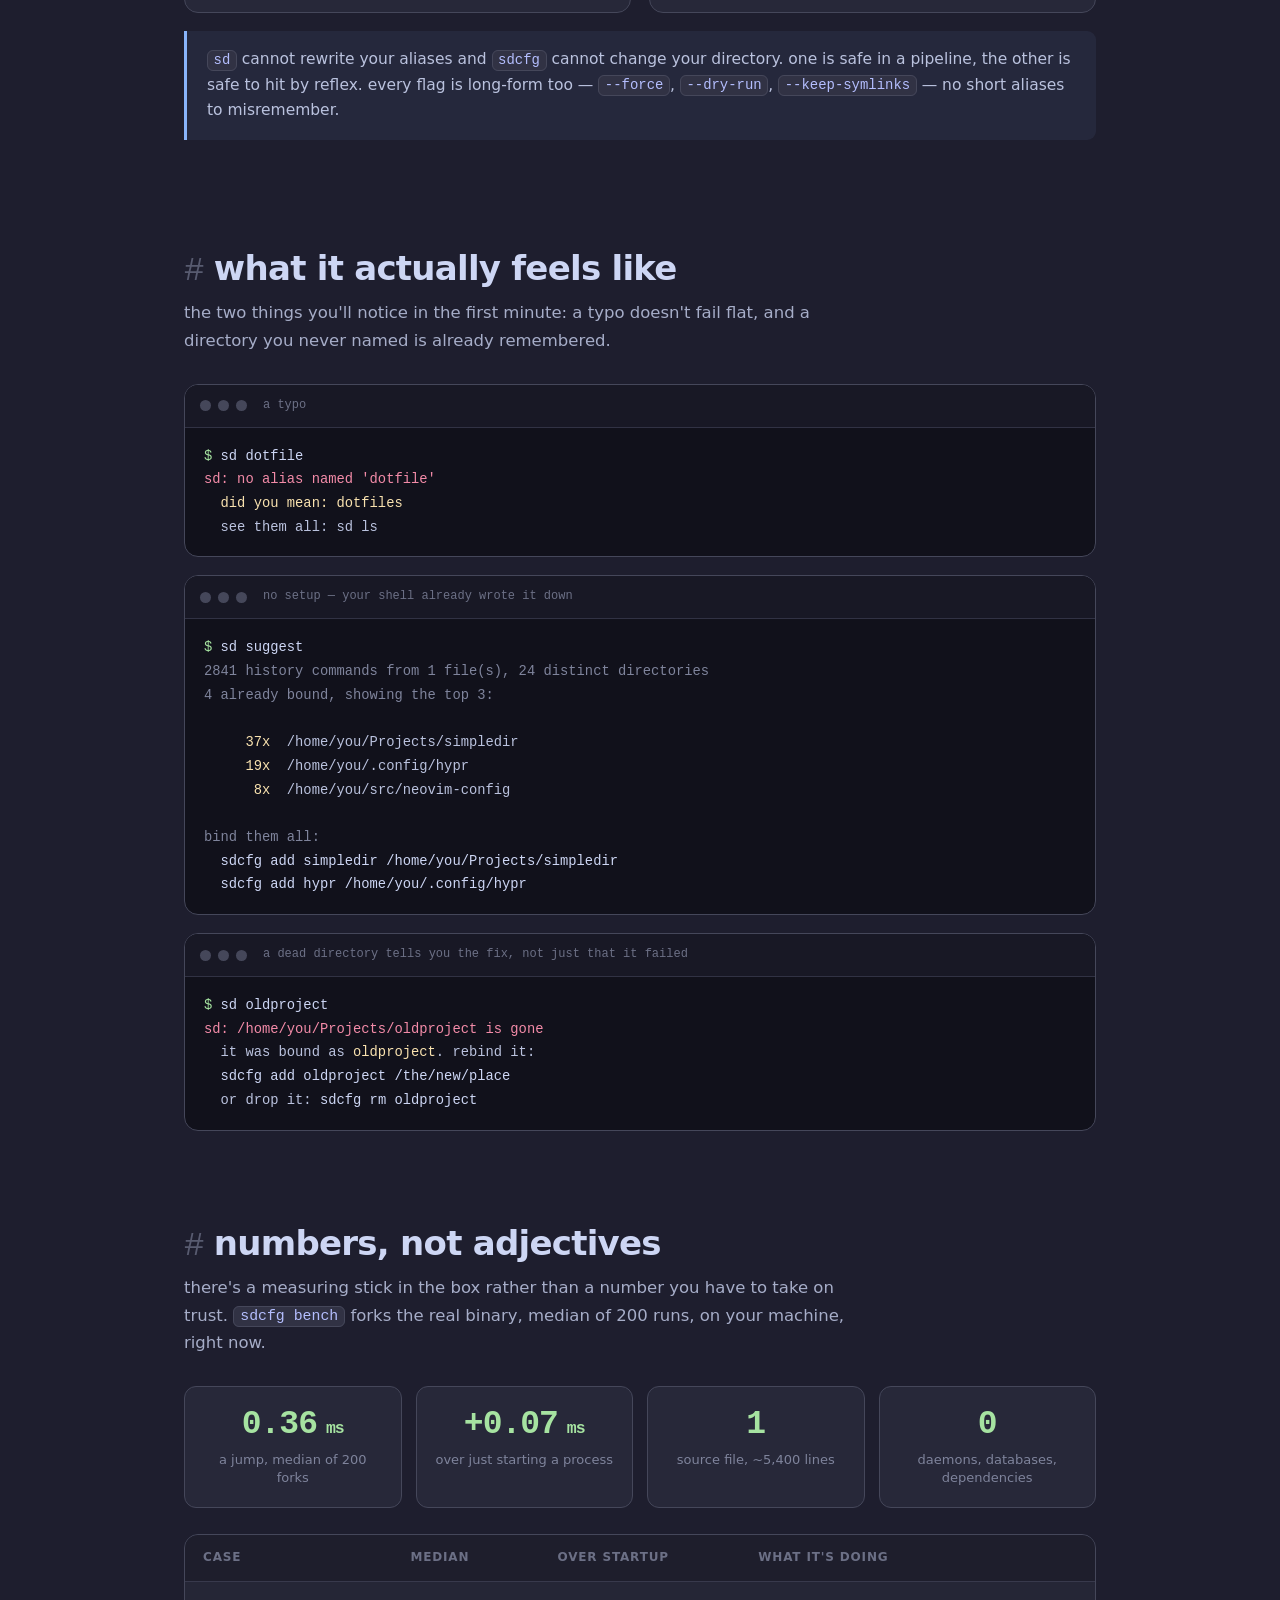
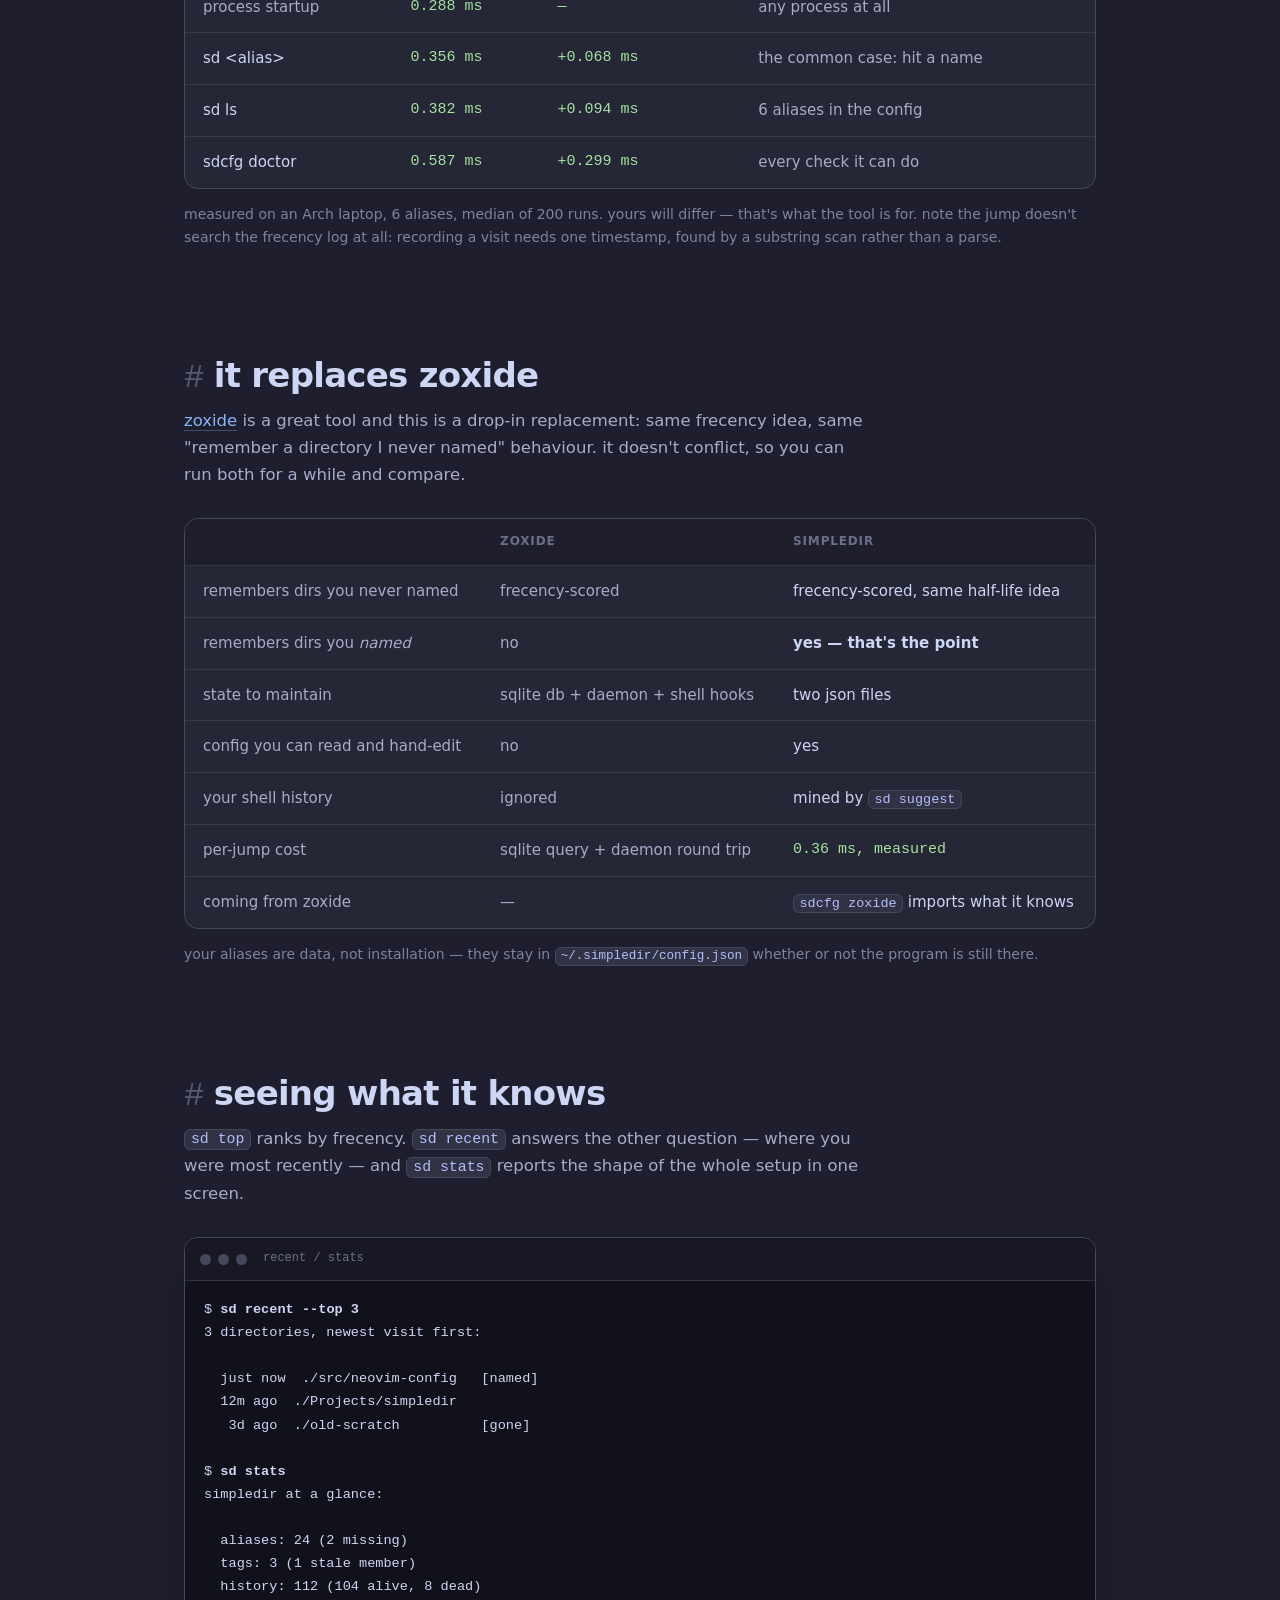
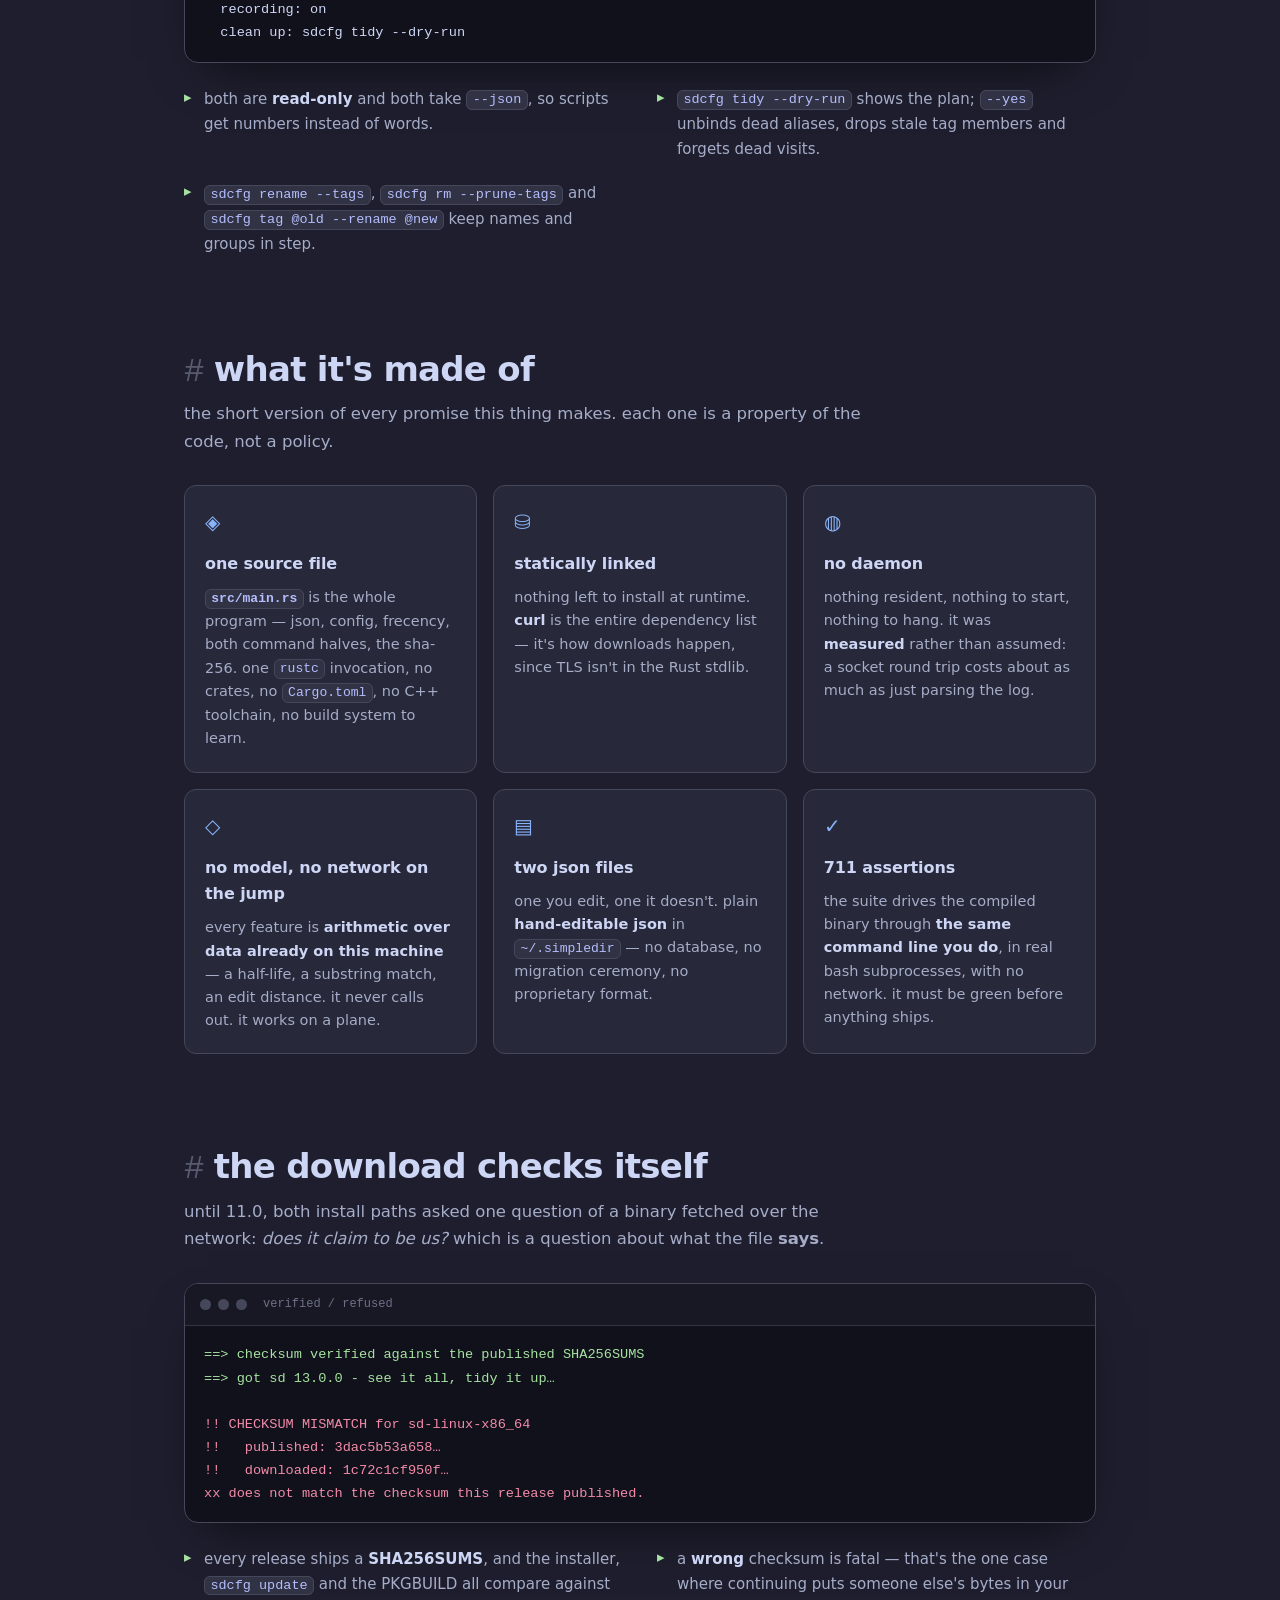
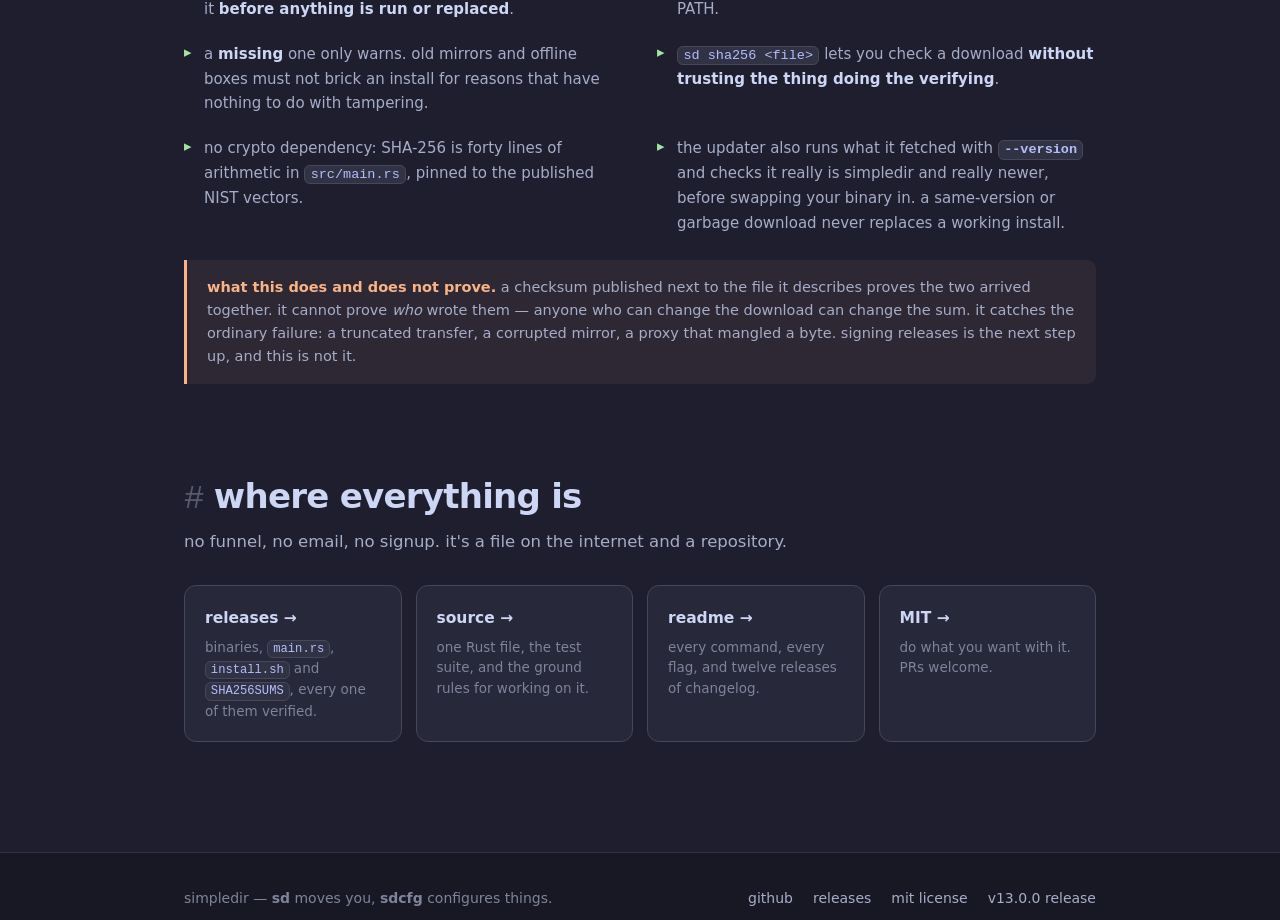
==== commit fea480f8: "ship executable release tarball and document raw asset modes" ====
--- a/docs/index.html
+++ b/docs/index.html
@@ -476,7 +476,7 @@
       <span class="badge">linux only</span>
       <span class="badge">statically linked</span>
       <span class="badge">curl is the <b>only</b> dependency</span>
-      <span class="badge">707 tests</span>
+      <span class="badge">711 tests</span>
     </div>
 
     <div class="install">
@@ -491,7 +491,7 @@
           <button class="copy" id="copy" type="button" aria-label="copy install command">copy</button>
         </div>
       </div>
-      <p class="install-note">it works out your platform, downloads a prebuilt binary, or <b>compiles the one Rust file itself</b> with <code>rustc</code> if there isn't one for your architecture. the rc block puts <code>~/.local/bin</code> first on <code>PATH</code>, so an unrelated <code>sd</code> elsewhere can't win. prefer to look before you pipe? that's the right instinct — <code>curl … -o install.sh</code>, then <code>less install.sh &amp;&amp; bash install.sh</code>.</p>
+      <p class="install-note">it works out your platform, downloads a prebuilt binary, or <b>compiles the one Rust file itself</b> with <code>rustc</code> if there isn't one for your architecture. the rc block puts <code>~/.local/bin</code> first on <code>PATH</code>, so an unrelated <code>sd</code> elsewhere can't win. prefer to look before you pipe? that's the right instinct — <code>curl … -o install.sh</code>, then <code>less install.sh &amp;&amp; bash install.sh</code>. downloading by hand? github strips the executable bit from raw assets: run <code>chmod +x sd</code>, or take the <code>.tar.gz</code> asset, which keeps <code>0755</code> and the <code>sdcfg</code> symlink.</p>
     </div>
   </div>
 </header>
@@ -722,7 +722,7 @@
         </div>
         <div class="feat">
           <span class="ic">✓</span>
-          <h3>707 assertions</h3>
+          <h3>711 assertions</h3>
           <p>the suite drives the compiled binary through <b>the same command line you do</b>, in real bash subprocesses, with no network. it must be green before anything ships.</p>
         </div>
       </div>
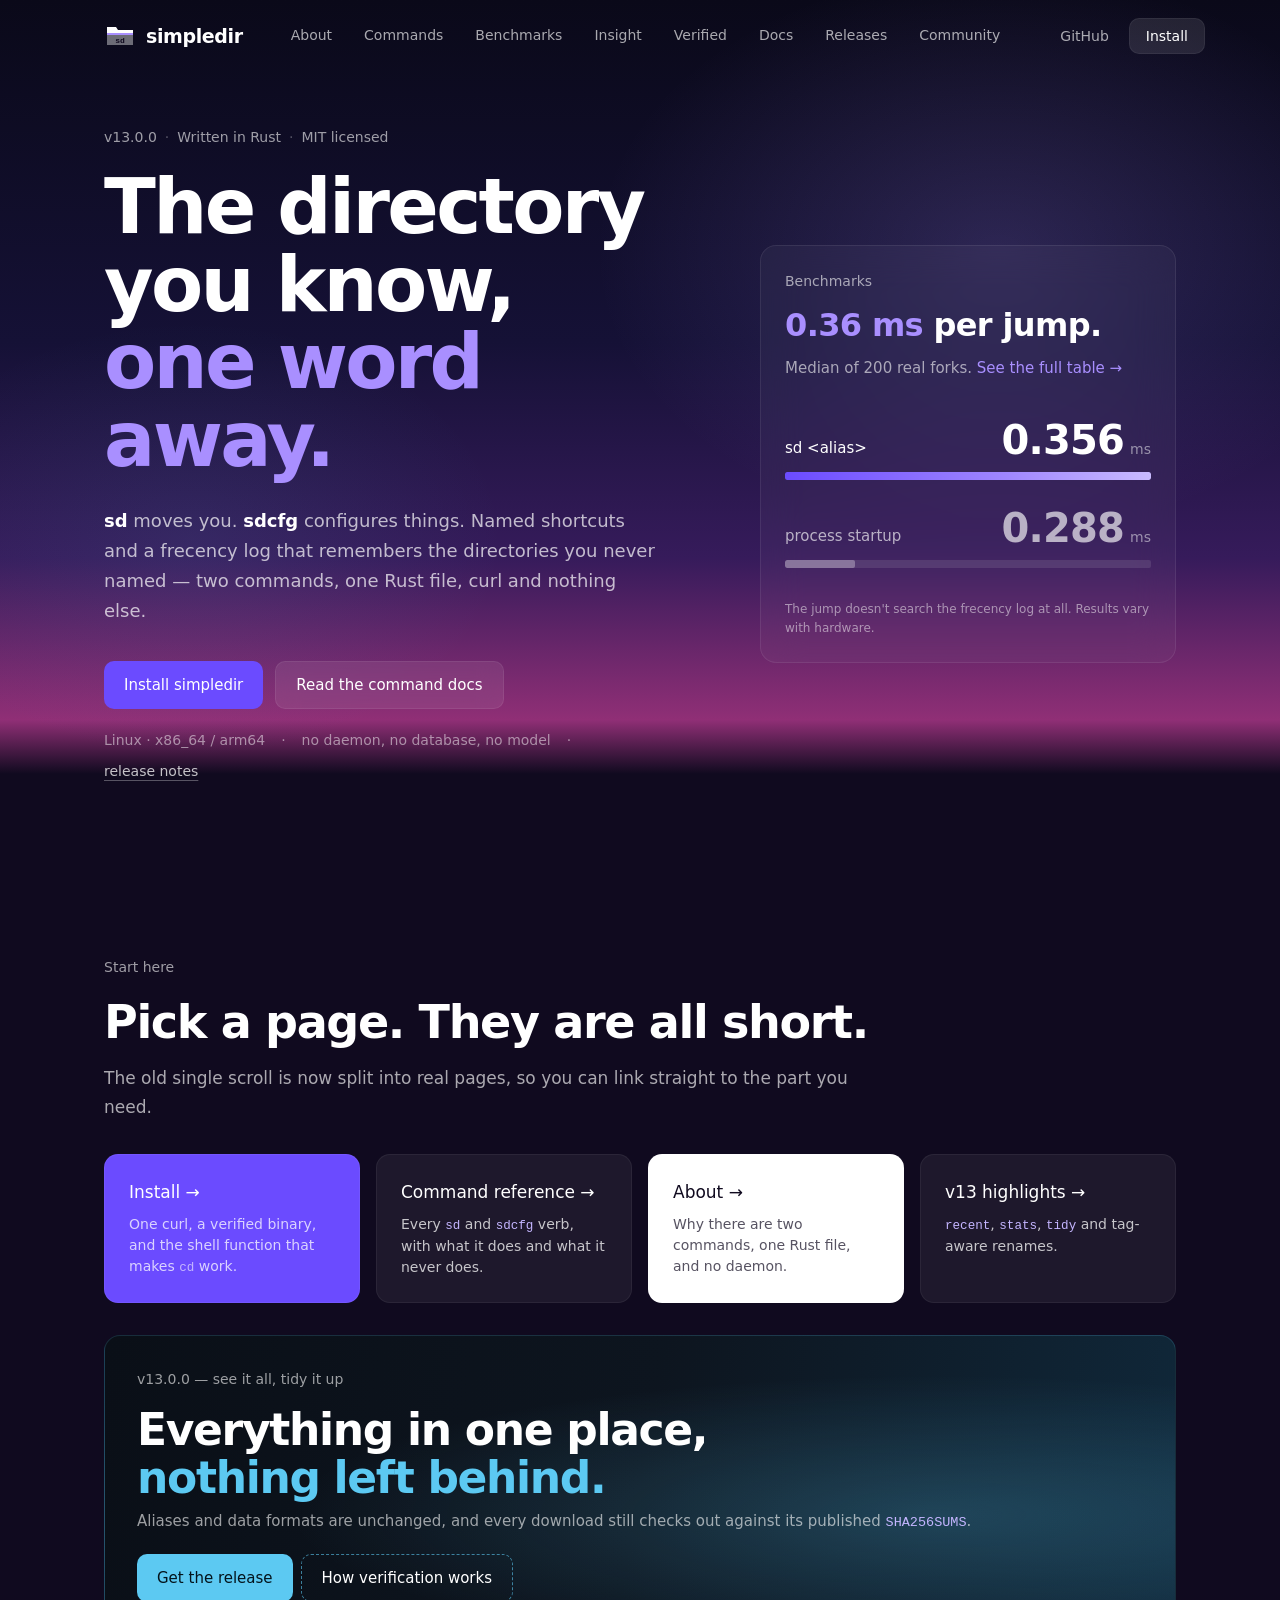
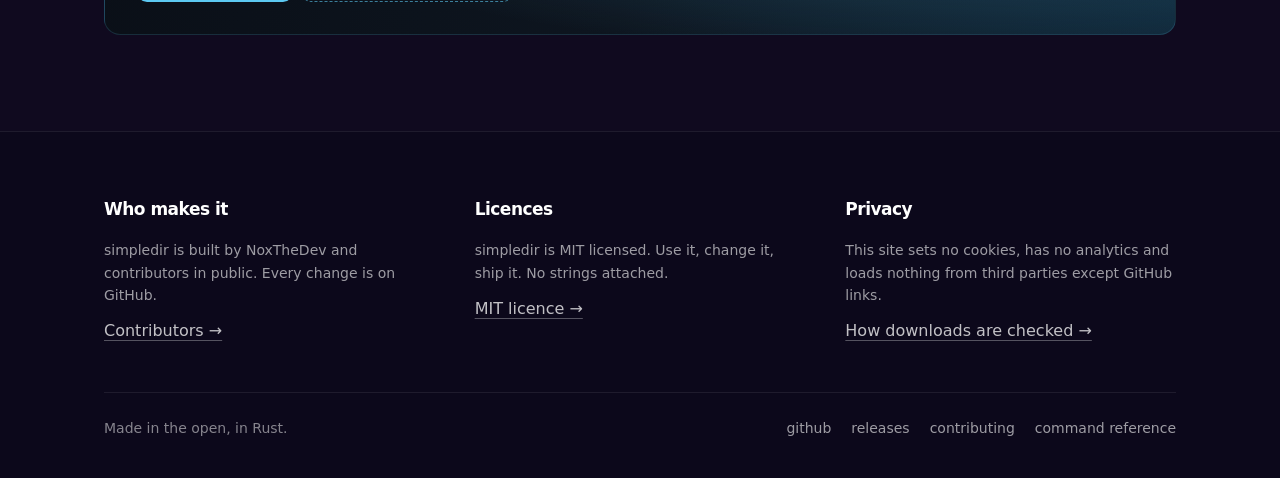
==== commit 7815ad09: "rebuild website as linked pages and fix terminal layout" ====
--- a/docs/index.html
+++ b/docs/index.html
@@ -3,843 +3,135 @@
 <head>
 <meta charset="utf-8">
 <meta name="viewport" content="width=device-width, initial-scale=1">
-<title>simpledir — the next zoxide</title>
-<meta name="description" content="simpledir binds names to directories and jumps to them, and remembers the ones you never named. two commands, one Rust file, curl and nothing else.">
-<meta name="theme-color" content="#1e1e2e">
+<title>simpledir — directory shortcuts, rebuilt in Rust — simpledir</title>
+<meta name="description" content="sd moves you. sdcfg configures things. two commands, one Rust file, curl and nothing else.">
+<meta name="theme-color" content="#100a1f">
 <meta name="color-scheme" content="dark">
-
-<meta property="og:type" content="website">
-<meta property="og:title" content="simpledir — the next zoxide">
-<meta property="og:description" content="sd moves you. sdcfg configures things. that's the whole tool. two commands, one Rust file, curl and nothing else.">
-<meta name="twitter:card" content="summary">
-
-<link rel="icon" href="data:image/svg+xml,<svg xmlns='http://www.w3.org/2000/svg' viewBox='0 0 100 100'><rect width='100' height='100' rx='24' fill='%231e1e2e'/><text x='50' y='72' font-size='58' font-family='monospace' font-weight='700' fill='%2389b4fa' text-anchor='middle'>sd</text></svg>">
-
-<style>
-  :root {
-    --base:      #1e1e2e;
-    --mantle:    #181825;
-    --crust:     #11111b;
-    --text:      #cdd6f4;
-    --subtext1:  #bac2de;
-    --subtext0:  #a6adc8;
-    --overlay1:  #7f849c;
-    --overlay0:  #6c7086;
-    --surface2:  #585b70;
-    --surface1:  #45475a;
-    --surface0:  #313244;
-    --blue:      #89b4fa;
-    --lavender:  #b4befe;
-    --green:     #a6e3a1;
-    --yellow:    #f9e2af;
-    --peach:     #fab387;
-    --red:       #f38ba8;
-    --mauve:     #cba6f7;
-    --pink:      #f5c2e7;
-    --teal:      #94e2d5;
-
-    --sans: ui-sans-serif, system-ui, -apple-system, "Segoe UI", Roboto, Helvetica, Arial, sans-serif;
-    --mono: ui-monospace, SFMono-Regular, "JetBrains Mono", "Fira Code", Menlo, Consolas, monospace;
-
-    --measure: 960px;
-    --radius: 14px;
-  }
-
-  *, *::before, *::after { box-sizing: border-box; }
-
-  html { -webkit-text-size-adjust: 100%; scroll-behavior: smooth; }
-
-  body {
-    margin: 0;
-    background: var(--base);
-    color: var(--text);
-    font-family: var(--sans);
-    font-size: 17px;
-    line-height: 1.65;
-    -webkit-font-smoothing: antialiased;
-    text-rendering: optimizeLegibility;
-    overflow-x: hidden;
-  }
-
-  /* a very quiet wash so the page isn't a flat slab */
-  body::before {
-    content: "";
-    position: fixed;
-    inset: -20% -20% auto;
-    height: 70vh;
-    background:
-      radial-gradient(60% 100% at 20% 0%, rgba(137,180,250,.13), transparent 70%),
-      radial-gradient(50% 90% at 80% 10%, rgba(203,166,247,.10), transparent 70%);
-    pointer-events: none;
-    z-index: 0;
-  }
-
-  main, header, footer { position: relative; z-index: 1; }
-
-  .wrap {
-    width: 100%;
-    max-width: var(--measure);
-    margin-inline: auto;
-    padding-inline: 24px;
-  }
-
-  a { color: var(--blue); text-decoration: none; border-bottom: 1px solid rgba(137,180,250,.32); transition: border-color .15s, color .15s; }
-  a:hover { color: var(--lavender); border-bottom-color: var(--lavender); }
-
-  code, kbd, pre { font-family: var(--mono); }
-
-  code {
-    font-size: .9em;
-    background: var(--surface0);
-    border: 1px solid var(--surface1);
-    border-radius: 6px;
-    padding: .1em .4em;
-    color: var(--lavender);
-    word-break: break-word;
-  }
-
-  /* ---------- pause notice ---------- */
-  .notice {
-    background: linear-gradient(180deg, rgba(249,226,175,.10), rgba(249,226,175,.05));
-    border-bottom: 1px solid rgba(249,226,175,.20);
-    font-size: 14.5px;
-    line-height: 1.6;
-    color: var(--subtext1);
-  }
-  .notice .wrap { padding-block: 13px; display: flex; gap: 12px; align-items: flex-start; }
-  .notice .glyph { color: var(--yellow); flex: none; font-family: var(--mono); }
-  .notice strong { color: var(--yellow); font-weight: 650; }
-
-  /* ---------- hero ---------- */
-  header { padding: clamp(56px, 9vw, 104px) 0 clamp(28px, 4vw, 44px); text-align: center; }
-
-  .mark {
-    display: inline-flex;
-    align-items: center;
-    gap: 14px;
-    font-family: var(--mono);
-    font-weight: 700;
-    font-size: clamp(46px, 9vw, 76px);
-    line-height: 1;
-    letter-spacing: -.03em;
-    margin-bottom: 22px;
-  }
-  .mark .caret {
-    color: var(--green);
-    animation: blink 1.15s steps(1) infinite;
-    font-weight: 400;
-    transform: translateY(2px);
-  }
-  @keyframes blink { 0%,49% { opacity: 1 } 50%,100% { opacity: .18 } }
-  @media (prefers-reduced-motion: reduce) { .mark .caret { animation: none } }
-
-  .kicker {
-    font-family: var(--mono);
-    font-size: clamp(19px, 3.4vw, 27px);
-    color: var(--blue);
-    margin: 0 0 14px;
-    letter-spacing: -.01em;
-  }
-
-  .lede {
-    max-width: 640px;
-    margin: 0 auto;
-    color: var(--subtext0);
-    font-size: clamp(16.5px, 2.2vw, 19px);
-  }
-  .lede b { color: var(--text); font-weight: 600; }
-
-  .badges { display: flex; flex-wrap: wrap; gap: 8px; justify-content: center; margin-top: 26px; }
-  .badge {
-    font-family: var(--mono);
-    font-size: 12px;
-    letter-spacing: .02em;
-    color: var(--subtext0);
-    background: var(--surface0);
-    border: 1px solid var(--surface1);
-    border-radius: 999px;
-    padding: 5px 13px;
-    white-space: nowrap;
-  }
-  .badge b { color: var(--green); font-weight: 600; }
-
-  /* ---------- install ---------- */
-  .install { margin-top: 34px; }
-
-  .term {
-    background: var(--crust);
-    border: 1px solid var(--surface1);
-    border-radius: var(--radius);
-    overflow: hidden;
-    text-align: left;
-    box-shadow: 0 20px 50px -24px rgba(0,0,0,.75);
-  }
-  .term-bar {
-    display: flex; align-items: center; gap: 7px;
-    padding: 11px 15px;
-    background: var(--mantle);
-    border-bottom: 1px solid var(--surface0);
-  }
-  .dot { width: 11px; height: 11px; border-radius: 50%; background: var(--surface1); }
-  .term-title {
-    margin-left: 9px; font-family: var(--mono); font-size: 12px; color: var(--overlay0);
-    overflow: hidden; text-overflow: ellipsis; white-space: nowrap;
-  }
-
-  .cmd {
-    display: flex; align-items: center; gap: 12px;
-    padding: 16px 16px 16px 18px;
-    font-family: var(--mono);
-    font-size: 14.5px;
-  }
-  .cmd .prompt { color: var(--green); flex: none; user-select: none; }
-  .cmd .snippet {
-    flex: 1; min-width: 0;
-    color: var(--text);
-    /* the install line is 105 characters and will not fit on one row at any
-       readable size. let it wrap rather than scroll it behind an unlabelled
-       scrollbar -- a truncated install command is worse than a two-line one. */
-    white-space: pre-wrap;
-    /* <wbr> after each "/" gives the browser real break points, so a narrow
-       screen splits the URL at path segments instead of mid-character --
-       `raw.githubusercontent.c` / `om/...` was what `anywhere` produced. */
-    overflow-wrap: break-word;
-    line-height: 1.6;
-    padding-bottom: 2px;
-  }
-
-  .copy {
-    flex: none;
-    font-family: var(--mono);
-    font-size: 12.5px;
-    color: var(--subtext0);
-    background: var(--surface0);
-    border: 1px solid var(--surface1);
-    border-radius: 8px;
-    padding: 7px 13px;
-    cursor: pointer;
-    transition: background .15s, color .15s, border-color .15s;
-  }
-  .copy:hover { background: var(--surface1); color: var(--text); border-color: var(--surface2); }
-  .copy[data-done="1"] { color: var(--green); border-color: rgba(166,227,161,.45); }
-
-  .install-note {
-    margin: 15px auto 0;
-    font-size: 14.5px;
-    color: var(--overlay1);
-    max-width: 640px;
-  }
-  .install-note code { font-size: .88em; }
-
-  /* ---------- demo ---------- */
-  .demo { padding: clamp(34px, 5vw, 56px) 0 0; }
-  .demo-frame {
-    border: 1px solid var(--surface1);
-    border-radius: var(--radius);
-    overflow: hidden;
-    background: var(--crust);
-    box-shadow: 0 30px 70px -34px rgba(0,0,0,.85);
-  }
-  .demo-frame img { display: block; width: 100%; height: auto; }
-  .demo-cap {
-    text-align: center; font-family: var(--mono); font-size: 13px;
-    color: var(--overlay0); margin-top: 13px;
-  }
-
-  /* ---------- sections ---------- */
-  section { padding: clamp(52px, 8vw, 92px) 0 0; }
-
-  h2 {
-    font-size: clamp(25px, 4vw, 34px);
-    line-height: 1.2;
-    letter-spacing: -.022em;
-    margin: 0 0 8px;
-    font-weight: 700;
-  }
-  h2 .hash { color: var(--surface2); font-family: var(--mono); font-weight: 400; margin-right: .3em; }
-  .sub { color: var(--subtext0); margin: 0 0 30px; max-width: 680px; font-size: 16.5px; }
-
-  h3 {
-    font-size: 16px;
-    margin: 0 0 9px;
-    font-weight: 650;
-    letter-spacing: -.005em;
-  }
-
-  /* ---------- the split ---------- */
-  .split { display: grid; grid-template-columns: 1fr 1fr; gap: 18px; }
-  .card {
-    background: rgba(49,50,68,.5);
-    border: 1px solid var(--surface1);
-    border-radius: var(--radius);
-    padding: 24px 24px 22px;
-  }
-  .card .verb {
-    font-family: var(--mono);
-    font-size: 27px;
-    font-weight: 700;
-    letter-spacing: -.02em;
-    display: inline-block;
-    padding: 3px 13px;
-    border-radius: 9px;
-    margin-bottom: 15px;
-  }
-  .card.move  .verb { color: var(--crust); background: var(--blue); }
-  .card.cfg   .verb { color: var(--crust); background: var(--mauve); }
-  .card p { margin: 0 0 16px; color: var(--subtext0); font-size: 15.5px; }
-  .card ul { list-style: none; margin: 0; padding: 0; font-family: var(--mono); font-size: 13.5px; }
-  .card li { padding: 5px 0; color: var(--subtext1); border-top: 1px dashed rgba(69,71,90,.7); }
-  .card li:first-child { border-top: 0; }
-  .card li span { color: var(--overlay0); float: right; font-family: var(--sans); font-size: 13px; }
-
-  .rule {
-    margin-top: 18px;
-    padding: 16px 20px;
-    background: rgba(137,180,250,.07);
-    border-left: 3px solid var(--blue);
-    border-radius: 0 9px 9px 0;
-    color: var(--subtext1);
-    font-size: 15.5px;
-  }
-
-  /* ---------- terminal examples ---------- */
-  .examples { display: grid; gap: 18px; }
-  .examples .term { box-shadow: none; }
-  .examples pre {
-    margin: 0;
-    padding: 17px 19px;
-    font-size: 13.8px;
-    line-height: 1.72;
-    overflow-x: auto;
-    color: var(--subtext1);
-  }
-  .examples pre::-webkit-scrollbar { height: 6px }
-  .examples pre::-webkit-scrollbar-thumb { background: var(--surface1); border-radius: 3px }
-  .p  { color: var(--green) }      /* prompt */
-  .c  { color: var(--text) }       /* command */
-  .o  { color: var(--overlay1) }   /* dim output */
-  .hi { color: var(--yellow) }     /* highlighted output */
-  .err{ color: var(--red) }        /* error output */
-  .ok { color: var(--green) }      /* success */
-
-  /* ---------- numbers ---------- */
-  .stats { display: grid; grid-template-columns: repeat(4, 1fr); gap: 14px; margin-bottom: 26px; }
-  .stat {
-    background: rgba(49,50,68,.5);
-    border: 1px solid var(--surface1);
-    border-radius: 12px;
-    padding: 20px 18px;
-    text-align: center;
-  }
-  .stat .v {
-    font-family: var(--mono);
-    font-size: clamp(24px, 4vw, 33px);
-    font-weight: 700;
-    letter-spacing: -.03em;
-    color: var(--green);
-    line-height: 1.1;
-  }
-  .stat .l { font-size: 13px; color: var(--overlay1); margin-top: 7px; line-height: 1.4; }
-
-  .table-scroll { overflow-x: auto; border: 1px solid var(--surface1); border-radius: var(--radius); background: rgba(49,50,68,.4); }
-  table { border-collapse: collapse; width: 100%; font-size: 15px; min-width: 520px; }
-  th, td { text-align: left; padding: 13px 18px; border-bottom: 1px solid rgba(69,71,90,.6); }
-  thead th {
-    font-size: 12px; text-transform: uppercase; letter-spacing: .07em;
-    color: var(--overlay0); font-weight: 600; background: rgba(24,24,37,.55);
-  }
-  tbody tr:last-child td { border-bottom: 0; }
-  td.num { font-family: var(--mono); color: var(--green); white-space: nowrap; }
-  td.dim { color: var(--subtext0); }
-  tbody tr:hover { background: rgba(69,71,90,.24); }
-
-  .fnote { font-size: 14px; color: var(--overlay1); margin-top: 14px; }
-
-  /* ---------- feature grid ---------- */
-  .feats { display: grid; grid-template-columns: repeat(3, 1fr); gap: 16px; }
-  .feat {
-    background: rgba(49,50,68,.5);
-    border: 1px solid var(--surface1);
-    border-radius: 12px;
-    padding: 21px 20px;
-    transition: border-color .18s, transform .18s;
-  }
-  .feat:hover { border-color: var(--surface2); transform: translateY(-2px); }
-  .feat .ic { font-family: var(--mono); font-size: 20px; color: var(--blue); display: block; margin-bottom: 11px; }
-  .feat p { margin: 0; font-size: 14.5px; color: var(--subtext0); line-height: 1.6; }
-  .feat b { color: var(--text); font-weight: 600; }
-
-  /* ---------- verified ---------- */
-  /* stacked rather than side-by-side: the terminal was half the width and so
-     short that the column beside it left a hole, and its longest line was a
-     couple of characters wider than the space and grew a scrollbar. full width
-     for the terminal, the bullets two-up beneath it, the caveat full width. */
-  .verify { display: grid; grid-template-columns: 1fr 1fr; gap: 24px 34px; }
-  .verify .term { grid-column: 1 / -1; }
-  .verify .term pre { margin: 0; padding: 17px 19px; font-size: 13.6px; line-height: 1.7; }
-  .verify ul {
-    grid-column: 1 / -1;
-    display: grid;
-    grid-template-columns: 1fr 1fr;
-    gap: 20px 34px;
-    margin: 0;
-    padding: 0;
-    list-style: none;
-  }
-  .verify li {
-    display: flex; gap: 12px;
-    font-size: 15px; color: var(--subtext0);
-  }
-  .verify li .tick { color: var(--green); flex: none; font-family: var(--mono); }
-  .verify li b { color: var(--text); font-weight: 600; }
-
-  .honest {
-    grid-column: 1 / -1;
-    padding: 16px 20px;
-    background: rgba(250,179,135,.07);
-    border-left: 3px solid var(--peach);
-    border-radius: 0 9px 9px 0;
-    font-size: 14.5px;
-    color: var(--subtext0);
-    line-height: 1.6;
-  }
-  .honest b { color: var(--peach); font-weight: 600; }
-
-  /* ---------- links ---------- */
-  .links { display: grid; grid-template-columns: repeat(4, 1fr); gap: 14px; }
-  .link {
-    display: block;
-    background: rgba(49,50,68,.5);
-    border: 1px solid var(--surface1);
-    border-radius: 12px;
-    padding: 20px;
-    border-bottom-width: 1px;
-    transition: border-color .18s, transform .18s, background .18s;
-  }
-  .link:hover { border-color: var(--blue); transform: translateY(-2px); background: rgba(49,50,68,.75); }
-  .link .t { display: block; color: var(--text); font-weight: 650; font-size: 15.5px; margin-bottom: 5px; }
-  .link .d { display: block; color: var(--overlay1); font-size: 13.5px; line-height: 1.5; }
-
-  /* ---------- footer ---------- */
-  footer {
-    margin-top: clamp(64px, 9vw, 110px);
-    border-top: 1px solid var(--surface0);
-    background: var(--mantle);
-    padding: 34px 0 44px;
-  }
-  .foot { display: flex; flex-wrap: wrap; gap: 18px; justify-content: space-between; align-items: center; }
-  .foot p { margin: 0; font-size: 14px; color: var(--overlay1); }
-  .foot nav { display: flex; flex-wrap: wrap; gap: 20px; font-size: 14px; }
-  .foot nav a { color: var(--subtext0); border-bottom-color: transparent; }
-  .foot nav a:hover { color: var(--blue); border-bottom-color: rgba(137,180,250,.4); }
-
-  /* ---------- responsive ---------- */
-  @media (max-width: 860px) {
-    .stats { grid-template-columns: repeat(2, 1fr); }
-    .feats { grid-template-columns: repeat(2, 1fr); }
-    .links { grid-template-columns: repeat(2, 1fr); }
-    .verify { grid-template-columns: 1fr; }
-  }
-  @media (max-width: 640px) {
-    body { font-size: 16px; }
-    .split { grid-template-columns: 1fr; }
-    .feats { grid-template-columns: 1fr; }
-    .links { grid-template-columns: 1fr; }
-    /* let the command take the full width and drop the copy button onto its own
-       row: at 414px the button was eating 75 of the 332 pixels available to the
-       URL, which is what turned a four-line wrap into six. */
-    .cmd { flex-wrap: wrap; align-items: flex-start; }
-    .cmd .snippet { flex: 1 1 calc(100% - 42px); }
-    .copy { margin-left: 42px; margin-top: 12px; }
-    .notice .wrap { font-size: 13.5px; }
-  }
-</style>
+<link rel="icon" href="data:image/svg+xml,<svg xmlns='http://www.w3.org/2000/svg' viewBox='0 0 100 100'><rect width='100' height='100' rx='24' fill='%23100a1f'/><text x='50' y='72' font-size='58' font-family='monospace' font-weight='700' fill='%23a98fff' text-anchor='middle'>sd</text></svg>">
+<link rel="stylesheet" href="site.css">
+<script src="site.js" defer></script>
 </head>
 <body>
-
-<div class="notice">
-  <div class="wrap">
-    <span class="glyph" aria-hidden="true">🎉</span>
-    <div><strong>v13.0.0 is out.</strong> <code>sd recent</code> and <code>sd stats</code> show what your visit log knows, and <code>sdcfg tidy</code> cleans it up. shortcuts and data formats are unchanged, and every download still checks out against its published <code>SHA256SUMS</code>.</div>
-  </div>
-</div>
-
-<header>
-  <div class="wrap">
-    <div class="mark"><span class="caret" aria-hidden="true">❯</span><span>sd</span></div>
-    <p class="kicker">the next zoxide</p>
-    <p class="lede"><b>sd</b> moves you. <b>sdcfg</b> configures things. that's the whole tool — two commands, one Rust file, rewritten in Rust with the same shortcuts. curl is the only thing it ever runs.</p>
-
-    <div class="badges">
-      <span class="badge"><b>v13.0.0</b></span>
-      <span class="badge">MIT</span>
-      <span class="badge">linux only</span>
-      <span class="badge">statically linked</span>
-      <span class="badge">curl is the <b>only</b> dependency</span>
-      <span class="badge">711 tests</span>
-    </div>
-
-    <div class="install">
-      <div class="term">
-        <div class="term-bar">
-          <span class="dot"></span><span class="dot"></span><span class="dot"></span>
-          <span class="term-title">install</span>
-        </div>
-        <div class="cmd">
-          <span class="prompt" aria-hidden="true">$</span>
-          <span class="snippet" id="cmd">curl -fsSL https://<wbr>raw.githubusercontent.com/<wbr>noxthedevwindev-greatest/<wbr>simpledir/<wbr>v13.0.0/<wbr>install.sh | bash</span>
-          <button class="copy" id="copy" type="button" aria-label="copy install command">copy</button>
-        </div>
-      </div>
-      <p class="install-note">it works out your platform, downloads a prebuilt binary, or <b>compiles the one Rust file itself</b> with <code>rustc</code> if there isn't one for your architecture. the rc block puts <code>~/.local/bin</code> first on <code>PATH</code>, so an unrelated <code>sd</code> elsewhere can't win. prefer to look before you pipe? that's the right instinct — <code>curl … -o install.sh</code>, then <code>less install.sh &amp;&amp; bash install.sh</code>. downloading by hand? github strips the executable bit from raw assets: run <code>chmod +x sd</code>, or take the <code>.tar.gz</code> asset, which keeps <code>0755</code> and the <code>sdcfg</code> symlink.</p>
+<header class="topbar" id="topbar">
+  <div class="wrap nav">
+    <a class="brand" href="index.html" aria-label="simpledir home">
+      <svg viewBox="0 0 32 32" aria-hidden="true">
+        <path fill="#fff" d="M3 7h9l2 3h15v4H3z"/>
+        <path fill="rgba(255,255,255,.4)" d="M3 14h26v11H3z"/>
+        <path fill="#a98fff" d="M3 13h26v2H3z"/>
+        <text x="16" y="23" font-family="monospace" font-size="8" font-weight="700" fill="#100a1f" text-anchor="middle">sd</text>
+      </svg>
+      <span class="brand-name">simpledir</span>
+    </a>
+    <nav class="nav-links" aria-label="Main">
+      <a href="about.html" data-page="about.html" aria-label="About page">About</a>
+      <a href="commands.html" data-page="commands.html" aria-label="Commands page">Commands</a>
+      <a href="benchmarks.html" data-page="benchmarks.html" aria-label="Benchmarks page">Benchmarks</a>
+      <a href="insight.html" data-page="insight.html" aria-label="Insight page">Insight</a>
+      <a href="verified.html" data-page="verified.html" aria-label="Verified page">Verified</a>
+      <a href="install.html" data-page="install.html" aria-label="Docs page">Docs</a>
+      <a href="releases.html" data-page="releases.html" aria-label="Releases page">Releases</a>
+      <a href="community.html" data-page="community.html" aria-label="Community page">Community</a>
+    </nav>
+    <div class="nav-actions">
+      <a class="nav-github" href="https://github.com/noxthedevwindev-greatest/simpledir" target="_blank" rel="noopener">GitHub</a>
+      <a class="nav-cta" href="install.html">Install</a>
+      <details class="mobile-menu" id="mobile-menu">
+        <summary aria-label="Open the menu"><svg width="18" height="18" viewBox="0 0 24 24" fill="none" stroke="currentColor" stroke-width="1.75" stroke-linecap="round" aria-hidden="true"><path d="M4 7h16M4 12h16M4 17h16"/></svg></summary>
+        <ul>
+          <li><a href="index.html" data-page="index.html">Home</a></li>
+          <li><a href="about.html" data-page="about.html">About</a></li>
+          <li><a href="commands.html" data-page="commands.html">Commands</a></li>
+          <li><a href="benchmarks.html" data-page="benchmarks.html">Benchmarks</a></li>
+          <li><a href="insight.html" data-page="insight.html">Insight</a></li>
+          <li><a href="zoxide.html" data-page="zoxide.html">zoxide</a></li>
+          <li><a href="verified.html" data-page="verified.html">Verified</a></li>
+          <li><a href="install.html" data-page="install.html">Install</a></li>
+          <li><a href="releases.html" data-page="releases.html">Releases</a></li>
+          <li><a href="community.html" data-page="community.html">Community</a></li>
+          <li><a href="gallery.html" data-page="gallery.html">Gallery</a></li>
+          <li><a href="contributors.html" data-page="contributors.html">Contributors</a></li>
+        </ul>
+      </details>
     </div>
   </div>
 </header>
-
 <main>
-
-  <!-- the split -->
-  <section id="commands">
+  <section class="hero" aria-labelledby="hero-title">
+    <div class="hero-spacer" aria-hidden="true"></div>
+    <div class="hero-grid">
+      <div class="hero-copy">
+        <p class="eyebrow"><span>v13.0.0</span><span class="sep" aria-hidden="true">·</span><span>Written in Rust</span><span class="sep" aria-hidden="true">·</span><span>MIT licensed</span></p>
+        <h1 id="hero-title"><span>The directory you know,</span><span class="accent">one word away.</span></h1>
+        <p class="hero-lede"><strong>sd</strong> moves you. <strong>sdcfg</strong> configures things. Named shortcuts and a frecency log that remembers the directories you never named — two commands, one Rust file, curl and nothing else.</p>
+        <div class="hero-buttons">
+          <a class="btn btn-primary" href="install.html">Install simpledir</a>
+          <a class="btn btn-secondary" href="commands.html">Read the command docs</a>
+        </div>
+        <div class="hero-meta"><span>Linux · x86_64 / arm64</span><span aria-hidden="true">·</span><span>no daemon, no database, no model</span><span aria-hidden="true">·</span><a href="releases.html">release notes</a></div>
+      </div>
+      <aside class="hero-card" id="benchmark-card" aria-label="benchmarks">
+        <p class="label">Benchmarks</p>
+        <h2><span class="accent">0.36 ms</span> per jump.</h2>
+        <p class="hint">Median of 200 real forks. <a href="benchmarks.html">See the full table →</a></p>
+        <div class="bars">
+          <div class="bar-row"><div class="top"><span class="bar-label">sd &lt;alias&gt;</span><span class="bar-value">0.356<small>ms</small></span></div><div class="bar-track"><div class="bar-fill primary"></div></div></div>
+          <div class="bar-row"><div class="top"><span class="bar-label dim">process startup</span><span class="bar-value" style="color:var(--white-65)">0.288<small>ms</small></span></div><div class="bar-track"><div class="bar-fill plain"></div></div></div>
+        </div>
+        <p class="hero-note">The jump doesn't search the frecency log at all. Results vary with hardware.</p>
+      </aside>
+    </div>
+    <div class="hero-spacer" aria-hidden="true"></div>
+  </section>
+  <section class="page">
     <div class="wrap">
-      <h2><span class="hash">#</span>two commands, split on purpose</h2>
-      <p class="sub">not by what they're <i>called</i> — by what they're allowed to do to you. the split is the whole ergonomic argument.</p>
-
-      <div class="split">
-        <div class="card move">
-          <span class="verb">sd</span>
-          <p><b>moves you</b>, and only ever reads your config. safe in a pipeline, safe to hit by reflex.</p>
-          <ul>
-            <li>sd dots <span>jump to a name</span></li>
-            <li>sd dot <span>a unique prefix</span></li>
-            <li>sd dots/nix <span>into a subdir</span></li>
-            <li>sd - <span>previous dir</span></li>
-            <li>sd ls <span>what can i jump to</span></li>
-            <li>sd top <span>where you actually go</span></li>
-            <li>sd recent <span>where you just were</span></li>
-            <li>sd stats <span>the whole picture</span></li>
-            <li>sd suggest <span>mine your history</span></li>
-            <li>sd sha256 file <span>hash it yourself</span></li>
-          </ul>
-        </div>
-
-        <div class="card cfg">
-          <span class="verb">sdcfg</span>
-          <p><b>changes things</b>, and can never change your directory. it can't cd, because a subprocess can't.</p>
-          <ul>
-            <li>sdcfg add <span>bind a name</span></li>
-            <li>sdcfg import dir <span>a whole tree</span></li>
-            <li>sdcfg bind <span>name what history shows</span></li>
-            <li>sdcfg tag @desk <span>group aliases</span></li>
-            <li>sdcfg tidy <span>clean up dead paths</span></li>
-            <li>sdcfg zoxide <span>import from zoxide</span></li>
-            <li>sdcfg doctor <span>check the install</span></li>
-            <li>sdcfg update <span>upgrade, verified</span></li>
-            <li>sdcfg bench <span>measure it here</span></li>
-          </ul>
-        </div>
+      <p class="section-label">Start here</p>
+      <h2 class="section-title">Pick a page. They are all short.</h2>
+      <p class="section-intro">The old single scroll is now split into real pages, so you can link straight to the part you need.</p>
+      <div class="link-grid">
+        <a class="link-card accent" href="install.html"><span class="t">Install →</span><span class="d">One curl, a verified binary, and the shell function that makes <code>cd</code> work.</span></a>
+        <a class="link-card" href="commands.html"><span class="t">Command reference →</span><span class="d">Every <code>sd</code> and <code>sdcfg</code> verb, with what it does and what it never does.</span></a>
+        <a class="link-card light" href="about.html"><span class="t">About →</span><span class="d">Why there are two commands, one Rust file, and no daemon.</span></a>
+        <a class="link-card" href="insight.html"><span class="t">v13 highlights →</span><span class="d"><code>recent</code>, <code>stats</code>, <code>tidy</code> and tag-aware renames.</span></a>
       </div>
-
-      <p class="rule"><code>sd</code> cannot rewrite your aliases and <code>sdcfg</code> cannot change your directory. one is safe in a pipeline, the other is safe to hit by reflex. every flag is long-form too — <code>--force</code>, <code>--dry-run</code>, <code>--keep-symlinks</code> — no short aliases to misremember.</p>
-    </div>
-  </section>
-
-  <!-- what it feels like -->
-  <section id="feel">
-    <div class="wrap">
-      <h2><span class="hash">#</span>what it actually feels like</h2>
-      <p class="sub">the two things you'll notice in the first minute: a typo doesn't fail flat, and a directory you never named is already remembered.</p>
-
-      <div class="examples">
-        <div class="term">
-          <div class="term-bar">
-            <span class="dot"></span><span class="dot"></span><span class="dot"></span>
-            <span class="term-title">a typo</span>
-          </div>
-<pre><span class="p">$</span> <span class="c">sd dotfile</span>
-<span class="err">sd: no alias named 'dotfile'</span>
-  <span class="hi">did you mean: dotfiles</span>
-  see them all: sd ls</pre>
-        </div>
-
-        <div class="term">
-          <div class="term-bar">
-            <span class="dot"></span><span class="dot"></span><span class="dot"></span>
-            <span class="term-title">no setup — your shell already wrote it down</span>
-          </div>
-<pre><span class="p">$</span> <span class="c">sd suggest</span>
-<span class="o">2841 history commands from 1 file(s), 24 distinct directories</span>
-<span class="o">4 already bound, showing the top 3:</span>
-
-     <span class="hi">37x</span>  /home/you/Projects/simpledir
-     <span class="hi">19x</span>  /home/you/.config/hypr
-      <span class="hi">8x</span>  /home/you/src/neovim-config
-
-<span class="o">bind them all:</span>
-  <span class="c">sdcfg add simpledir /home/you/Projects/simpledir</span>
-  <span class="c">sdcfg add hypr /home/you/.config/hypr</span></pre>
-        </div>
-
-        <div class="term">
-          <div class="term-bar">
-            <span class="dot"></span><span class="dot"></span><span class="dot"></span>
-            <span class="term-title">a dead directory tells you the fix, not just that it failed</span>
-          </div>
-<pre><span class="p">$</span> <span class="c">sd oldproject</span>
-<span class="err">sd: /home/you/Projects/oldproject is gone</span>
-  it was bound as <span class="hi">oldproject</span>. rebind it:
-  <span class="c">sdcfg add oldproject /the/new/place</span>
-  or drop it: <span class="c">sdcfg rm oldproject</span></pre>
-        </div>
+      <div class="band-inner" style="margin-top:32px">
+        <p class="label">v13.0.0 — see it all, tidy it up</p>
+        <h2>Everything in one place,<br><span class="accent">nothing left behind.</span></h2>
+        <p>Aliases and data formats are unchanged, and every download still checks out against its published <code>SHA256SUMS</code>.</p>
+        <div class="band-actions"><a class="btn btn-cyan" href="releases.html">Get the release</a><a class="btn btn-ghost" href="verified.html">How verification works</a></div>
       </div>
     </div>
   </section>
-
-  <!-- numbers -->
-  <section id="numbers">
-    <div class="wrap">
-      <h2><span class="hash">#</span>numbers, not adjectives</h2>
-      <p class="sub">there's a measuring stick in the box rather than a number you have to take on trust. <code>sdcfg bench</code> forks the real binary, median of 200 runs, on your machine, right now.</p>
-
-      <div class="stats">
-        <div class="stat"><div class="v">0.36<small style="font-size:.5em"> ms</small></div><div class="l">a jump, median of 200 forks</div></div>
-        <div class="stat"><div class="v">+0.07<small style="font-size:.5em"> ms</small></div><div class="l">over just starting a process</div></div>
-        <div class="stat"><div class="v">1</div><div class="l">source file, ~5,400 lines</div></div>
-        <div class="stat"><div class="v">0</div><div class="l">daemons, databases, dependencies</div></div>
+</main>
+<footer>
+  <div class="wrap">
+    <div class="foot-grid">
+      <div>
+        <h3>Who makes it</h3>
+        <p>simpledir is built by NoxTheDev and contributors in public. Every change is on GitHub.</p>
+        <a href="contributors.html">Contributors →</a>
       </div>
-
-      <div class="table-scroll">
-        <table>
-          <thead>
-            <tr><th>case</th><th>median</th><th>over startup</th><th>what it's doing</th></tr>
-          </thead>
-          <tbody>
-            <tr><td class="dim">process startup</td><td class="num">0.288 ms</td><td class="num">—</td><td class="dim">any process at all</td></tr>
-            <tr><td>sd &lt;alias&gt;</td><td class="num">0.356 ms</td><td class="num">+0.068 ms</td><td class="dim">the common case: hit a name</td></tr>
-            <tr><td>sd ls</td><td class="num">0.382 ms</td><td class="num">+0.094 ms</td><td class="dim">6 aliases in the config</td></tr>
-            <tr><td>sdcfg doctor</td><td class="num">0.587 ms</td><td class="num">+0.299 ms</td><td class="dim">every check it can do</td></tr>
-          </tbody>
-        </table>
+      <div>
+        <h3>Licences</h3>
+        <p>simpledir is MIT licensed. Use it, change it, ship it. No strings attached.</p>
+        <a href="https://github.com/noxthedevwindev-greatest/simpledir/blob/main/LICENSE" target="_blank" rel="noopener">MIT licence →</a>
       </div>
-      <p class="fnote">measured on an Arch laptop, 6 aliases, median of 200 runs. yours will differ — that's what the tool is for. note the jump doesn't search the frecency log at all: recording a visit needs one timestamp, found by a substring scan rather than a parse.</p>
-    </div>
-  </section>
-
-  <!-- zoxide -->
-  <section id="zoxide">
-    <div class="wrap">
-      <h2><span class="hash">#</span>it replaces zoxide</h2>
-      <p class="sub"><a href="https://github.com/ajeetdsouza/zoxide">zoxide</a> is a great tool and this is a drop-in replacement: same frecency idea, same "remember a directory I never named" behaviour. it doesn't conflict, so you can run both for a while and compare.</p>
-
-      <div class="table-scroll">
-        <table>
-          <thead>
-            <tr><th></th><th>zoxide</th><th>simpledir</th></tr>
-          </thead>
-          <tbody>
-            <tr><td class="dim">remembers dirs you never named</td><td class="dim">frecency-scored</td><td>frecency-scored, same half-life idea</td></tr>
-            <tr><td class="dim">remembers dirs you <i>named</i></td><td class="dim">no</td><td><b>yes — that's the point</b></td></tr>
-            <tr><td class="dim">state to maintain</td><td class="dim">sqlite db + daemon + shell hooks</td><td>two json files</td></tr>
-            <tr><td class="dim">config you can read and hand-edit</td><td class="dim">no</td><td>yes</td></tr>
-            <tr><td class="dim">your shell history</td><td class="dim">ignored</td><td>mined by <code>sd suggest</code></td></tr>
-            <tr><td class="dim">per-jump cost</td><td class="dim">sqlite query + daemon round trip</td><td class="num">0.36 ms, measured</td></tr>
-            <tr><td class="dim">coming from zoxide</td><td class="dim">—</td><td><code>sdcfg zoxide</code> imports what it knows</td></tr>
-          </tbody>
-        </table>
-      </div>
-      <p class="fnote">your aliases are data, not installation — they stay in <code>~/.simpledir/config.json</code> whether or not the program is still there.</p>
-    </div>
-  </section>
-
-  <!-- seeing and cleaning -->
-  <section id="insight">
-    <div class="wrap">
-      <h2><span class="hash">#</span>seeing what it knows</h2>
-      <p class="sub"><code>sd top</code> ranks by frecency. <code>sd recent</code> answers the other question — where you were most recently — and <code>sd stats</code> reports the shape of the whole setup in one screen.</p>
-
-      <div class="verify">
-      <div class="term">
-        <div class="term-bar">
-          <span class="dot"></span><span class="dot"></span><span class="dot"></span>
-          <span class="term-title">recent / stats</span>
-        </div>
-<pre>$ <b>sd recent --top 3</b>
-3 directories, newest visit first:
-
-  just now  ./src/neovim-config   [named]
-  12m ago  ./Projects/simpledir
-   3d ago  ./old-scratch          [gone]
-
-$ <b>sd stats</b>
-simpledir at a glance:
-
-  aliases: 24 (2 missing)
-  tags: 3 (1 stale member)
-  history: 112 (104 alive, 8 dead)
-  recording: on
-  clean up: sdcfg tidy --dry-run</pre>
-      </div>
-
-      <ul>
-        <li><span class="tick">▸</span><span>both are <b>read-only</b> and both take <code>--json</code>, so scripts get numbers instead of words.</span></li>
-        <li><span class="tick">▸</span><span><code>sdcfg tidy --dry-run</code> shows the plan; <code>--yes</code> unbinds dead aliases, drops stale tag members and forgets dead visits.</span></li>
-        <li><span class="tick">▸</span><span><code>sdcfg rename --tags</code>, <code>sdcfg rm --prune-tags</code> and <code>sdcfg tag @old --rename @new</code> keep names and groups in step.</span></li>
-      </ul>
+      <div>
+        <h3>Privacy</h3>
+        <p>This site sets no cookies, has no analytics and loads nothing from third parties except GitHub links.</p>
+        <a href="verified.html">How downloads are checked →</a>
       </div>
     </div>
-  </section>
-
-  <!-- what it's made of -->
-  <section id="made-of">
-    <div class="wrap">
-      <h2><span class="hash">#</span>what it's made of</h2>
-      <p class="sub">the short version of every promise this thing makes. each one is a property of the code, not a policy.</p>
-
-      <div class="feats">
-        <div class="feat">
-          <span class="ic">◈</span>
-          <h3>one source file</h3>
-          <p><b><code>src/main.rs</code></b> is the whole program — json, config, frecency, both command halves, the sha-256. one <code>rustc</code> invocation, no crates, no <code>Cargo.toml</code>, no C++ toolchain, no build system to learn.</p>
-        </div>
-        <div class="feat">
-          <span class="ic">⛁</span>
-          <h3>statically linked</h3>
-          <p>nothing left to install at runtime. <b>curl</b> is the entire dependency list — it's how downloads happen, since TLS isn't in the Rust stdlib.</p>
-        </div>
-        <div class="feat">
-          <span class="ic">◍</span>
-          <h3>no daemon</h3>
-          <p>nothing resident, nothing to start, nothing to hang. it was <b>measured</b> rather than assumed: a socket round trip costs about as much as just parsing the log.</p>
-        </div>
-        <div class="feat">
-          <span class="ic">◇</span>
-          <h3>no model, no network on the jump</h3>
-          <p>every feature is <b>arithmetic over data already on this machine</b> — a half-life, a substring match, an edit distance. it never calls out. it works on a plane.</p>
-        </div>
-        <div class="feat">
-          <span class="ic">▤</span>
-          <h3>two json files</h3>
-          <p>one you edit, one it doesn't. plain <b>hand-editable json</b> in <code>~/.simpledir</code> — no database, no migration ceremony, no proprietary format.</p>
-        </div>
-        <div class="feat">
-          <span class="ic">✓</span>
-          <h3>711 assertions</h3>
-          <p>the suite drives the compiled binary through <b>the same command line you do</b>, in real bash subprocesses, with no network. it must be green before anything ships.</p>
-        </div>
-      </div>
+    <div class="foot-end">
+      <p>Made in the open, in Rust.</p>
+      <nav>
+        <a href="https://github.com/noxthedevwindev-greatest/simpledir" target="_blank" rel="noopener">github</a>
+        <a href="releases.html">releases</a>
+        <a href="https://github.com/noxthedevwindev-greatest/simpledir/blob/main/AGENTS.md" target="_blank" rel="noopener">contributing</a>
+        <a href="commands.html">command reference</a>
+      </nav>
     </div>
-  </section>
-
-  <!-- verified -->
-  <section id="verified">
-    <div class="wrap">
-      <h2><span class="hash">#</span>the download checks itself</h2>
-      <p class="sub">until 11.0, both install paths asked one question of a binary fetched over the network: <i>does it claim to be us?</i> which is a question about what the file <b>says</b>.</p>
-
-      <div class="verify">
-        <div class="term">
-          <div class="term-bar">
-            <span class="dot"></span><span class="dot"></span><span class="dot"></span>
-            <span class="term-title">verified / refused</span>
-          </div>
-<pre><span class="ok">==> checksum verified against the published SHA256SUMS</span>
-<span class="ok">==> got sd 13.0.0 - see it all, tidy it up…</span>
-
-<span class="err">!! CHECKSUM MISMATCH for sd-linux-x86_64</span>
-<span class="err">!!   published: 3dac5b53a658…</span>
-<span class="err">!!   downloaded: 1c72c1cf950f…</span>
-<span class="err">xx does not match the checksum this release published.</span></pre>
-        </div>
-
-        <ul>
-          <li><span class="tick">▸</span><span>every release ships a <b>SHA256SUMS</b>, and the installer, <code>sdcfg update</code> and the PKGBUILD all compare against it <b>before anything is run or replaced</b>.</span></li>
-          <li><span class="tick">▸</span><span>a <b>wrong</b> checksum is fatal — that's the one case where continuing puts someone else's bytes in your PATH.</span></li>
-          <li><span class="tick">▸</span><span>a <b>missing</b> one only warns. old mirrors and offline boxes must not brick an install for reasons that have nothing to do with tampering.</span></li>
-          <li><span class="tick">▸</span><span><code>sd sha256 &lt;file&gt;</code> lets you check a download <b>without trusting the thing doing the verifying</b>.</span></li>
-          <li><span class="tick">▸</span><span>no crypto dependency: SHA-256 is forty lines of arithmetic in <code>src/main.rs</code>, pinned to the published NIST vectors.</span></li>
-          <li><span class="tick">▸</span><span>the updater also runs what it fetched with <b><code>--version</code></b> and checks it really is simpledir and really newer, before swapping your binary in. a same-version or garbage download never replaces a working install.</span></li>
-        </ul>
-
-        <div class="honest">
-          <b>what this does and does not prove.</b> a checksum published next to the file it describes proves the two arrived together. it cannot prove <i>who</i> wrote them — anyone who can change the download can change the sum. it catches the ordinary failure: a truncated transfer, a corrupted mirror, a proxy that mangled a byte. signing releases is the next step up, and this is not it.
-        </div>
-      </div>
-    </div>
-  </section>
-
-  <!-- links -->
-  <section id="get">
-    <div class="wrap">
-      <h2><span class="hash">#</span>where everything is</h2>
-      <p class="sub">no funnel, no email, no signup. it's a file on the internet and a repository.</p>
-
-      <div class="links">
-        <a class="link" href="https://github.com/noxthedevwindev-greatest/simpledir/releases/tag/v13.0.0">
-          <span class="t">releases →</span>
-          <span class="d">binaries, <code>main.rs</code>, <code>install.sh</code> and <code>SHA256SUMS</code>, every one of them verified.</span>
-        </a>
-        <a class="link" href="https://github.com/noxthedevwindev-greatest/simpledir">
-          <span class="t">source →</span>
-          <span class="d">one Rust file, the test suite, and the ground rules for working on it.</span>
-        </a>
-        <a class="link" href="https://github.com/noxthedevwindev-greatest/simpledir/blob/main/README.md">
-          <span class="t">readme →</span>
-          <span class="d">every command, every flag, and twelve releases of changelog.</span>
-        </a>
-        <a class="link" href="https://github.com/noxthedevwindev-greatest/simpledir/blob/main/LICENSE">
-          <span class="t">MIT →</span>
-          <span class="d">do what you want with it. PRs welcome.</span>
-        </a>
-      </div>
-    </div>
-  </section>
-
-</main>
-
-<footer>
-  <div class="wrap foot">
-    <p>simpledir — <b>sd</b> moves you, <b>sdcfg</b> configures things.</p>
-    <nav>
-      <a href="https://github.com/noxthedevwindev-greatest/simpledir">github</a>
-      <a href="https://github.com/noxthedevwindev-greatest/simpledir/releases">releases</a>
-      <a href="https://github.com/noxthedevwindev-greatest/simpledir/blob/main/LICENSE">mit license</a>
-      <a href="https://github.com/noxthedevwindev-greatest/simpledir/releases/tag/v13.0.0">v13.0.0 release</a>
-    </nav>
   </div>
 </footer>
-
-<script>
-  // the only script on the page: copy the install line. no libraries, no build.
-  (function () {
-    var btn = document.getElementById('copy');
-    if (!btn) return;
-    btn.addEventListener('click', function () {
-      var text = document.getElementById('cmd').textContent.trim();
-      var done = function () {
-        btn.textContent = 'copied';
-        btn.setAttribute('data-done', '1');
-        setTimeout(function () {
-          btn.textContent = 'copy';
-          btn.removeAttribute('data-done');
-        }, 1800);
-      };
-      if (navigator.clipboard && navigator.clipboard.writeText) {
-        navigator.clipboard.writeText(text).then(done, function () { fallback(text, done); });
-      } else {
-        fallback(text, done);
-      }
-    });
-    function fallback(text, done) {
-      var ta = document.createElement('textarea');
-      ta.value = text;
-      ta.setAttribute('readonly', '');
-      ta.style.cssText = 'position:absolute;left:-9999px';
-      document.body.appendChild(ta);
-      ta.select();
-      try { document.execCommand('copy'); done(); } catch (e) {}
-      document.body.removeChild(ta);
-    }
-  })();
-</script>
-
 </body>
 </html>
--- a/docs/site.css
+++ b/docs/site.css
@@ -0,0 +1,324 @@
+:root {
+  --background: #100a1f;
+  --background-2: #0a0919;
+  --panel: #140d26;
+  --white: #fff;
+  --white-80: rgba(255,255,255,.80);
+  --white-75: rgba(255,255,255,.75);
+  --white-70: rgba(255,255,255,.70);
+  --white-65: rgba(255,255,255,.65);
+  --white-60: rgba(255,255,255,.60);
+  --white-50: rgba(255,255,255,.50);
+  --white-30: rgba(255,255,255,.30);
+  --white-10: rgba(255,255,255,.10);
+  --white-08: rgba(255,255,255,.08);
+  --white-06: rgba(255,255,255,.06);
+  --white-04: rgba(255,255,255,.04);
+  --accent: #a98fff;
+  --accent-light: #c4b5ff;
+  --accent-strong: #6b4bff;
+  --accent-hover: #7a5dff;
+  --cyan: #5cc9f2;
+  --green: #8be0b4;
+  --yellow: #f2c46b;
+  --red: #ff8a8a;
+  --mono: ui-monospace, SFMono-Regular, "JetBrains Mono", "Fira Code", Menlo, Consolas, monospace;
+  --display: "Bricolage Grotesque", "Geist", ui-sans-serif, system-ui, -apple-system, "Segoe UI", Roboto, "Helvetica Neue", Arial, sans-serif;
+  --sans: ui-sans-serif, system-ui, -apple-system, "Segoe UI", Roboto, "Helvetica Neue", Arial, sans-serif;
+}
+
+*, *::before, *::after { box-sizing: border-box; }
+html { scroll-behavior: smooth; -webkit-text-size-adjust: 100%; }
+body {
+  margin: 0;
+  background: var(--background);
+  color: var(--white);
+  font-family: var(--sans);
+  font-size: 16px;
+  line-height: 1.6;
+  -webkit-font-smoothing: antialiased;
+  text-rendering: optimizeLegibility;
+  overflow-x: hidden;
+}
+a { color: var(--accent); text-decoration: none; }
+a:hover { color: var(--accent-light); }
+code, pre { font-family: var(--mono); }
+code { font-size: .9em; color: var(--accent-light); }
+h1, h2, h3 { font-family: var(--display); font-weight: 600; letter-spacing: -.03em; }
+.wrap { width: 100%; max-width: 1152px; margin-inline: auto; padding-inline: 24px; }
+@media (min-width: 1024px) { .wrap { padding-inline: 40px; } }
+
+/* nav */
+.topbar {
+  position: fixed;
+  inset: 0 0 auto;
+  z-index: 50;
+  transition: background-color .3s, backdrop-filter .3s;
+}
+.topbar.scrolled { background: rgba(16,10,31,.82); backdrop-filter: blur(18px); border-bottom: 1px solid var(--white-08); }
+.nav { display: flex; align-items: center; gap: 48px; height: 72px; }
+.brand { display: inline-flex; align-items: center; gap: 10px; color: var(--white); flex: none; }
+.brand:hover { color: var(--white); }
+.brand svg { width: 32px; height: 32px; display: block; flex: none; }
+.brand-name { font-family: var(--display); font-size: 19px; font-weight: 600; letter-spacing: -.02em; }
+.nav-links { display: none; align-items: center; gap: 32px; font-size: 14px; color: var(--white-65); }
+.nav-links a { color: inherit; transition: color .15s; padding: 6px 0; border-bottom: 2px solid transparent; }
+.nav-links a:hover, .nav-links a.active { color: var(--white); border-bottom-color: var(--accent); }
+@media (min-width: 1024px) { .nav-links { display: flex; } }
+.nav-actions { margin-left: auto; display: flex; align-items: center; gap: 8px; }
+.nav-github { display: none; align-items: center; height: 36px; padding: 0 12px; gap: 8px; border-radius: 8px; color: var(--white-65); font-size: 14px; }
+.nav-github:hover { color: var(--white); background: var(--white-08); }
+@media (min-width: 640px) { .nav-github { display: inline-flex; } }
+.nav-cta { display: inline-flex; align-items: center; height: 36px; padding: 0 16px; border-radius: 10px; background: var(--white-10); color: var(--white); font-size: 14px; font-weight: 500; border: 1px solid rgba(255,255,255,.06); }
+.nav-cta:hover { background: rgba(255,255,255,.14); color: var(--white); }
+.mobile-menu { position: relative; }
+.mobile-menu summary { list-style: none; display: grid; place-items: center; width: 36px; height: 36px; border-radius: 10px; background: var(--white-08); color: var(--white-80); cursor: pointer; }
+.mobile-menu summary::-webkit-details-marker { display: none; }
+.mobile-menu[open] summary { background: var(--white-10); color: var(--white); }
+.mobile-menu ul {
+  position: absolute;
+  top: 44px;
+  right: 0;
+  width: 220px;
+  margin: 0;
+  padding: 8px;
+  list-style: none;
+  border-radius: 12px;
+  background: rgba(20,13,38,.96);
+  border: 1px solid var(--white-10);
+  box-shadow: 0 18px 45px rgba(0,0,0,.45);
+  backdrop-filter: blur(18px);
+}
+@media (min-width: 1024px) { .mobile-menu { display: none; } }
+.mobile-menu a { display: block; padding: 9px 12px; border-radius: 8px; color: var(--white-75); font-size: 14px; }
+.mobile-menu a:hover { background: var(--white-08); color: var(--white); }
+
+/* hero and page intro */
+.hero {
+  position: relative;
+  isolation: isolate;
+  overflow: hidden;
+  min-height: 100svh;
+  display: flex;
+  flex-direction: column;
+  background: linear-gradient(to bottom,#0a0919 0%,#151136 38%,#361b5b 62%,#902f76 80%,#100a1f 86%);
+}
+.hero::before {
+  content: "";
+  position: absolute;
+  inset: 0;
+  z-index: -1;
+  background: radial-gradient(45% 45% at 78% 28%,rgba(169,143,255,.18),transparent 70%),radial-gradient(35% 35% at 15% 60%,rgba(92,201,242,.08),transparent 70%);
+  pointer-events: none;
+}
+.hero-spacer { height: 72px; flex: none; }
+.hero-grid {
+  display: grid;
+  width: 100%;
+  max-width: 1152px;
+  margin-inline: auto;
+  padding: 48px 24px 40px;
+  gap: 64px;
+  flex: 1;
+  align-content: center;
+  align-items: start;
+}
+@media (min-width: 1024px) {
+  .hero-grid { padding-inline: 40px; grid-template-columns: minmax(0,1fr) minmax(0,26rem); align-items: center; gap: 64px; }
+}
+@media (min-width: 1280px) { .hero-grid { gap: 80px; } }
+.hero-copy { max-width: 680px; min-width: 0; }
+.eyebrow { display: flex; flex-wrap: wrap; align-items: center; gap: 8px; margin: 0; font-size: 14px; font-weight: 500; color: var(--white-60); }
+.eyebrow .sep { color: var(--white-30); }
+.hero h1, .page-intro h1 { margin: 20px 0 0; font-size: clamp(2.6rem,10.4vw,4.75rem); line-height: 1.02; letter-spacing: -.035em; color: var(--white); }
+.hero h1 span { display: block; }
+.hero h1 .accent, .page-intro .accent { color: var(--accent); padding-bottom: 4px; }
+.hero-lede { margin: 24px 0 0; max-width: 560px; font-size: 18px; line-height: 1.65; color: var(--white-70); }
+.hero-lede strong { color: var(--white); font-weight: 600; }
+.hero-buttons { display: flex; flex-direction: column; gap: 12px; margin-top: 36px; }
+@media (min-width: 640px) { .hero-buttons { flex-direction: row; align-items: center; } }
+.btn { display: inline-flex; align-items: center; justify-content: center; gap: 10px; height: 48px; padding: 0 20px; border-radius: 10px; font-size: 15px; font-weight: 500; border: 0; cursor: pointer; transition: background-color .15s, color .15s; }
+.btn-primary { background: var(--accent-strong); color: var(--white); }
+.btn-primary:hover { background: var(--accent-hover); color: var(--white); }
+.btn-secondary { background: var(--white-08); color: var(--white); backdrop-filter: blur(12px); border: 1px solid rgba(255,255,255,.07); }
+.btn-secondary:hover { background: rgba(255,255,255,.14); color: var(--white); }
+.btn-cyan { background: var(--cyan); color: #03131b; }
+.btn-cyan:hover { background: #86d8f6; color: #03131b; }
+.btn-ghost { border: 1px dashed rgba(92,201,242,.6); color: var(--white); background: transparent; }
+.btn-ghost:hover { border-color: var(--cyan); background: rgba(92,201,242,.10); color: var(--white); }
+.hero-meta { display: flex; flex-wrap: wrap; align-items: center; gap: 8px 16px; margin-top: 20px; font-size: 14px; color: var(--white-50); }
+.hero-meta a { color: var(--white-75); text-decoration: underline; text-decoration-color: var(--white-30); text-underline-offset: 4px; }
+.hero-meta a:hover { color: var(--white); text-decoration-color: var(--white-60); }
+
+.hero-card { width: 100%; max-width: 416px; padding: 24px; border-radius: 16px; background: var(--white-04); border: 1px solid var(--white-08); backdrop-filter: blur(20px); }
+@media (min-width: 1024px) { .hero-card { justify-self: end; } }
+.hero-card .label { margin: 0; font-size: 14px; font-weight: 500; color: var(--white-60); }
+.hero-card h2 { margin: 16px 0 12px; font-size: 32px; line-height: 1.1; letter-spacing: -.02em; }
+.hero-card h2 .accent { color: var(--accent); }
+.hero-card .hint { margin: 0; font-size: 15px; line-height: 1.6; color: var(--white-60); }
+.bars { display: grid; gap: 28px; margin-top: 40px; }
+.bar-row .top { display: flex; align-items: flex-end; justify-content: space-between; gap: 16px; }
+.bar-label { font-size: 15px; font-weight: 500; color: var(--white); }
+.bar-label.dim { color: var(--white-65); font-weight: 400; }
+.bar-value { font-family: var(--display); font-size: 40px; line-height: 1; font-weight: 600; letter-spacing: -.02em; font-variant-numeric: tabular-nums; }
+.bar-value small { font-family: var(--sans); font-size: 14px; font-weight: 500; letter-spacing: normal; color: var(--white-50); margin-left: 6px; }
+.bar-track { position: relative; height: 8px; margin-top: 12px; border-radius: 2px; background: var(--white-10); overflow: hidden; }
+.bar-fill { height: 100%; border-radius: 2px; width: 0; transition: width 1.6s ease-out; }
+.bar-fill.primary { background: linear-gradient(90deg,#6b4bff,#9f86ff 60%,#c9bbff); }
+.bar-fill.plain { background: rgba(255,255,255,.30); }
+.hero-card.ready .bar-fill.primary { width: 100%; }
+.hero-card.ready .bar-fill.plain { width: 19%; }
+.hero-note { margin: 32px 0 0; font-size: 12px; line-height: 1.6; color: var(--white-50); }
+
+.page-intro {
+  position: relative;
+  overflow: hidden;
+  padding: 136px 0 56px;
+  background: linear-gradient(to bottom,#0a0919 0%,#151136 48%,#100a1f 100%);
+  border-bottom: 1px solid var(--white-08);
+}
+.page-intro::after { content: ""; position: absolute; inset: 0; background: radial-gradient(45% 60% at 85% 20%,rgba(169,143,255,.18),transparent 70%); pointer-events: none; }
+.page-intro .wrap { position: relative; z-index: 1; }
+.page-intro h1 { font-size: clamp(2.4rem,7vw,4rem); }
+.page-intro .lede { margin: 20px 0 0; max-width: 720px; font-size: 18px; line-height: 1.65; color: var(--white-70); }
+.crumb { display: inline-flex; align-items: center; gap: 8px; font-size: 13px; color: var(--white-50); font-family: var(--mono); }
+.crumb a { color: var(--white-60); }
+.crumb a:hover { color: var(--white); }
+
+/* generic sections */
+main { background: var(--background); }
+section { scroll-margin-top: 80px; }
+.page { padding: 56px 0 96px; }
+.section-label { display: flex; align-items: center; gap: 10px; margin: 0 0 20px; font-size: 14px; font-weight: 500; color: var(--white-60); }
+.bolt { width: 16px; height: auto; flex: none; }
+.section-title { margin: 0; color: var(--white); font-size: clamp(2rem,3.6vw,3rem); line-height: 1.08; }
+.section-intro { margin: 16px 0 0; max-width: 760px; font-size: 17px; line-height: 1.7; color: var(--white-65); }
+.section-intro strong { color: var(--white); font-weight: 600; }
+.section-link { display: inline-flex; align-items: center; gap: 6px; margin-top: 20px; color: var(--accent); font-size: 15px; font-weight: 500; text-decoration: underline; text-decoration-color: rgba(169,143,255,.4); text-underline-offset: 4px; }
+.section-link:hover { color: var(--accent-light); }
+.callout { margin-top: 24px; padding: 18px 20px; border-left: 3px solid var(--accent); border-radius: 0 10px 10px 0; background: rgba(169,143,255,.08); color: var(--white-70); font-size: 15px; }
+.callout strong { color: var(--white); }
+
+/* grids */
+.grid-2, .grid-3, .grid-4, .stats, .link-grid, .people-grid { display: grid; gap: 16px; margin-top: 32px; }
+@media (min-width: 640px) { .grid-2, .grid-3, .grid-4, .link-grid { grid-template-columns: repeat(2,1fr); } }
+@media (min-width: 768px) { .stats, .people-grid { grid-template-columns: repeat(2,1fr); } }
+@media (min-width: 1024px) { .grid-3, .grid-4, .stats, .link-grid, .people-grid { grid-template-columns: repeat(3,1fr); } }
+@media (min-width: 1024px) { .grid-4, .stats, .link-grid, .people-grid { grid-template-columns: repeat(4,1fr); } }
+.card, .stat, .feature, .person, .step {
+  min-width: 0;
+  padding: 24px;
+  border-radius: 14px;
+  background: var(--white-04);
+  border: 1px solid var(--white-08);
+}
+.card h3, .feature h3, .person h3, .step h3 { margin: 0 0 10px; font-size: 17px; }
+.card p, .feature p, .person p, .step p { margin: 0; font-size: 15px; line-height: 1.6; color: var(--white-60); }
+.card ul { margin: 12px 0 0; padding-left: 20px; color: var(--white-65); font-size: 15px; }
+.stat .v { font-family: var(--display); font-size: clamp(28px,4vw,40px); line-height: 1; font-weight: 600; letter-spacing: -.03em; color: var(--accent); font-variant-numeric: tabular-nums; }
+.stat .v small { font-size: 14px; letter-spacing: normal; color: var(--white-50); }
+.stat .l { margin-top: 8px; font-size: 13px; color: var(--white-50); }
+.feature .icon { font-family: var(--mono); font-size: 20px; color: var(--accent); }
+.feature h3 { margin-top: 12px; }
+.feature:hover, .link-card:hover { border-color: rgba(169,143,255,.5); transform: translateY(-2px); }
+.feature, .link-card { transition: border-color .18s, transform .18s, background-color .18s; }
+.step .n { display: grid; place-items: center; width: 32px; height: 32px; border-radius: 50%; background: var(--accent-strong); color: var(--white); font-family: var(--mono); font-size: 13px; margin-bottom: 14px; }
+
+/* terminals */
+.terminal { min-width: 0; overflow: hidden; border-radius: 14px; background: rgba(10,9,25,.72); border: 1px solid var(--white-08); }
+.term-bar { display: flex; align-items: center; gap: 7px; min-width: 0; padding: 11px 15px; background: rgba(255,255,255,.04); border-bottom: 1px solid var(--white-06); }
+.dot { width: 11px; height: 11px; border-radius: 50%; background: rgba(255,255,255,.18); flex: none; }
+.term-title { min-width: 0; margin-left: 9px; font-family: var(--mono); font-size: 12px; color: var(--white-50); overflow: hidden; text-overflow: ellipsis; white-space: nowrap; }
+.terminal pre { margin: 0; padding: 18px 20px; font-size: 14px; line-height: 1.7; color: var(--white-80); overflow-x: auto; white-space: pre-wrap; overflow-wrap: anywhere; }
+.terminal .p { color: var(--green); }
+.terminal .c { color: var(--white); }
+.terminal .o { color: var(--white-50); }
+.terminal .hi { color: var(--accent); }
+.terminal .err { color: var(--red); }
+.terminal .ok { color: var(--green); }
+.terminal .mono { color: var(--accent-light); }
+.terminal-stack { display: grid; gap: 16px; margin-top: 32px; }
+
+/* install command */
+.install-panel { margin-top: 28px; width: 100%; max-width: 760px; }
+.install-panel .term-bar { flex-wrap: wrap; gap: 10px; }
+.install-panel .term-title { flex: 1 1 auto; min-width: 0; }
+.install-panel .term-bar .copy { margin-left: auto; }
+.install-line { display: flex; gap: 12px; align-items: flex-start; min-width: 0; padding: 16px 18px; font-family: var(--mono); font-size: 14px; }
+.install-line .prompt { color: var(--green); flex: none; }
+.install-line code { flex: 1; min-width: 0; color: var(--white-80); background: none; border: 0; padding: 0; font-size: 14px; white-space: pre-wrap; overflow-wrap: anywhere; line-height: 1.6; }
+.copy { flex: none; padding: 6px 12px; border-radius: 8px; background: var(--white-10); border: 1px solid var(--white-08); color: var(--white-70); font-family: var(--mono); font-size: 12px; cursor: pointer; }
+.copy:hover { background: rgba(255,255,255,.15); color: var(--white); }
+.copy[data-done="1"] { color: var(--green); border-color: rgba(139,224,180,.4); }
+.install-note { max-width: 760px; margin: 14px 0 0; font-size: 14px; line-height: 1.6; color: var(--white-50); }
+@media (max-width: 520px) { .install-line { flex-wrap: wrap; } .install-line code { flex-basis: calc(100% - 30px); } .copy { margin-left: 30px; } }
+
+/* about visual */
+.about-grid { display: grid; gap: 32px; align-items: start; }
+@media (min-width: 1024px) { .about-grid { grid-template-columns: minmax(0,1fr) minmax(0,1.1fr); gap: 56px; } }
+.about-visual { min-width: 0; overflow: hidden; border-radius: 16px; background: radial-gradient(ellipse at 78% 60%,rgba(92,201,242,.16),transparent 55%),linear-gradient(100deg,#0a0f17,#0d151f 50%,#10283a); }
+.about-visual .terminal { border: 0; border-radius: 0; background: transparent; }
+.about-visual pre { min-height: 260px; }
+
+/* tables */
+.table-scroll { margin-top: 32px; overflow-x: auto; border-radius: 16px; border: 1px solid var(--white-08); background: var(--white-04); }
+table { border-collapse: collapse; width: 100%; min-width: 620px; font-size: 15px; }
+th, td { padding: 14px 18px; text-align: left; border-bottom: 1px solid var(--white-08); vertical-align: top; }
+thead th { font-size: 12px; text-transform: uppercase; letter-spacing: .07em; color: var(--white-50); font-weight: 600; background: rgba(16,10,31,.5); }
+tbody tr:last-child td { border-bottom: 0; }
+td.num { font-family: var(--mono); color: var(--accent); white-space: nowrap; }
+td.dim { color: var(--white-65); }
+tbody tr:hover { background: rgba(255,255,255,.03); }
+.parity-note { margin: 16px 0 0; font-size: 14px; color: var(--white-50); }
+
+/* link cards */
+.link-card { display: flex; flex-direction: column; min-height: 132px; padding: 24px; border-radius: 14px; background: var(--white-06); border: 1px solid var(--white-06); color: var(--white); }
+.link-card:hover { background: rgba(255,255,255,.10); border-color: rgba(169,143,255,.5); color: var(--white); }
+.link-card.accent { background: var(--accent-strong); }
+.link-card.accent:hover { background: var(--accent-hover); }
+.link-card.light { background: var(--white); color: var(--background); }
+.link-card.light:hover { background: #ece8f7; color: var(--background); }
+.link-card.light .d { color: rgba(16,10,31,.70); }
+.link-card .t { display: flex; align-items: center; gap: 10px; font-size: 17px; font-weight: 500; }
+.link-card .d { margin-top: 8px; font-size: 14px; line-height: 1.5; color: var(--white-75); }
+
+/* gallery */
+.gallery-grid { display: grid; gap: 16px; margin-top: 32px; }
+@media (min-width: 640px) { .gallery-grid { grid-template-columns: repeat(2,1fr); } }
+@media (min-width: 1024px) { .gallery-grid { grid-template-columns: 1.6fr 1fr; grid-template-rows: auto auto; } }
+.gallery-panel { min-width: 0; min-height: 240px; overflow: hidden; border-radius: 16px; background: var(--white-04); border: 1px solid var(--white-08); }
+.gallery-panel .terminal { display: flex; flex-direction: column; height: 100%; border: 0; border-radius: 0; background: transparent; }
+.gallery-panel .terminal pre { flex: 1; min-height: 0; max-height: 420px; overflow: auto; }
+.gallery-panel pre { font-size: 13px; }
+@media (min-width: 1024px) { .gallery-panel.large { grid-column: 1; grid-row: 1/3; } .gallery-panel.small { min-height: 200px; } .gallery-panel.wide { grid-column: 1/-1; } }
+
+/* release band */
+.band-inner { padding: 32px; border-radius: 16px; background: radial-gradient(ellipse at 78% 60%,rgba(92,201,242,.22),transparent 55%),linear-gradient(100deg,#0a0f17,#0d151f 50%,#10283a); border: 1px solid rgba(92,201,242,.16); }
+.band-inner .label { margin: 0; font-size: 14px; font-weight: 500; color: var(--white-60); }
+.band-inner h2 { margin: 16px 0 8px; font-size: clamp(1.75rem,4vw,2.75rem); line-height: 1.08; }
+.band-inner h2 .accent { color: var(--cyan); }
+.band-inner p { margin: 0; font-size: 15px; color: var(--white-60); }
+.band-actions { display: flex; flex-wrap: wrap; gap: 8px; margin-top: 20px; }
+
+/* people */
+.person .avatar { display: grid; place-items: center; width: 44px; height: 44px; border-radius: 50%; background: var(--white-10); color: var(--white); font-family: var(--mono); font-size: 13px; }
+.person.accent .avatar { background: var(--accent-strong); }
+
+/* footer */
+footer { border-top: 1px solid var(--white-08); margin-top: auto; background: rgba(10,9,25,.55); padding: 64px 0 40px; }
+.foot-grid { display: grid; gap: 40px; }
+@media (min-width: 768px) { .foot-grid { grid-template-columns: repeat(3,1fr); } }
+.foot-grid h3 { margin: 0 0 16px; font-size: 17px; }
+.foot-grid p { margin: 0 0 12px; font-size: 14px; line-height: 1.6; color: var(--white-60); }
+.foot-grid a { color: var(--white-75); text-decoration: underline; text-decoration-color: var(--white-30); text-underline-offset: 4px; }
+.foot-grid a:hover { color: var(--white); }
+.foot-end { display: flex; flex-wrap: wrap; gap: 18px; justify-content: space-between; align-items: center; margin-top: 48px; padding-top: 24px; border-top: 1px solid var(--white-08); }
+.foot-end p { margin: 0; font-size: 14px; color: var(--white-50); }
+.foot-end nav { display: flex; flex-wrap: wrap; gap: 20px; font-size: 14px; }
+.foot-end nav a { color: var(--white-60); }
+.foot-end nav a:hover { color: var(--white); }
+
+@media (prefers-reduced-motion: reduce) {
+  html { scroll-behavior: auto; }
+  *, *::before, *::after { transition-duration: .01ms !important; animation-duration: .01ms !important; }
+}
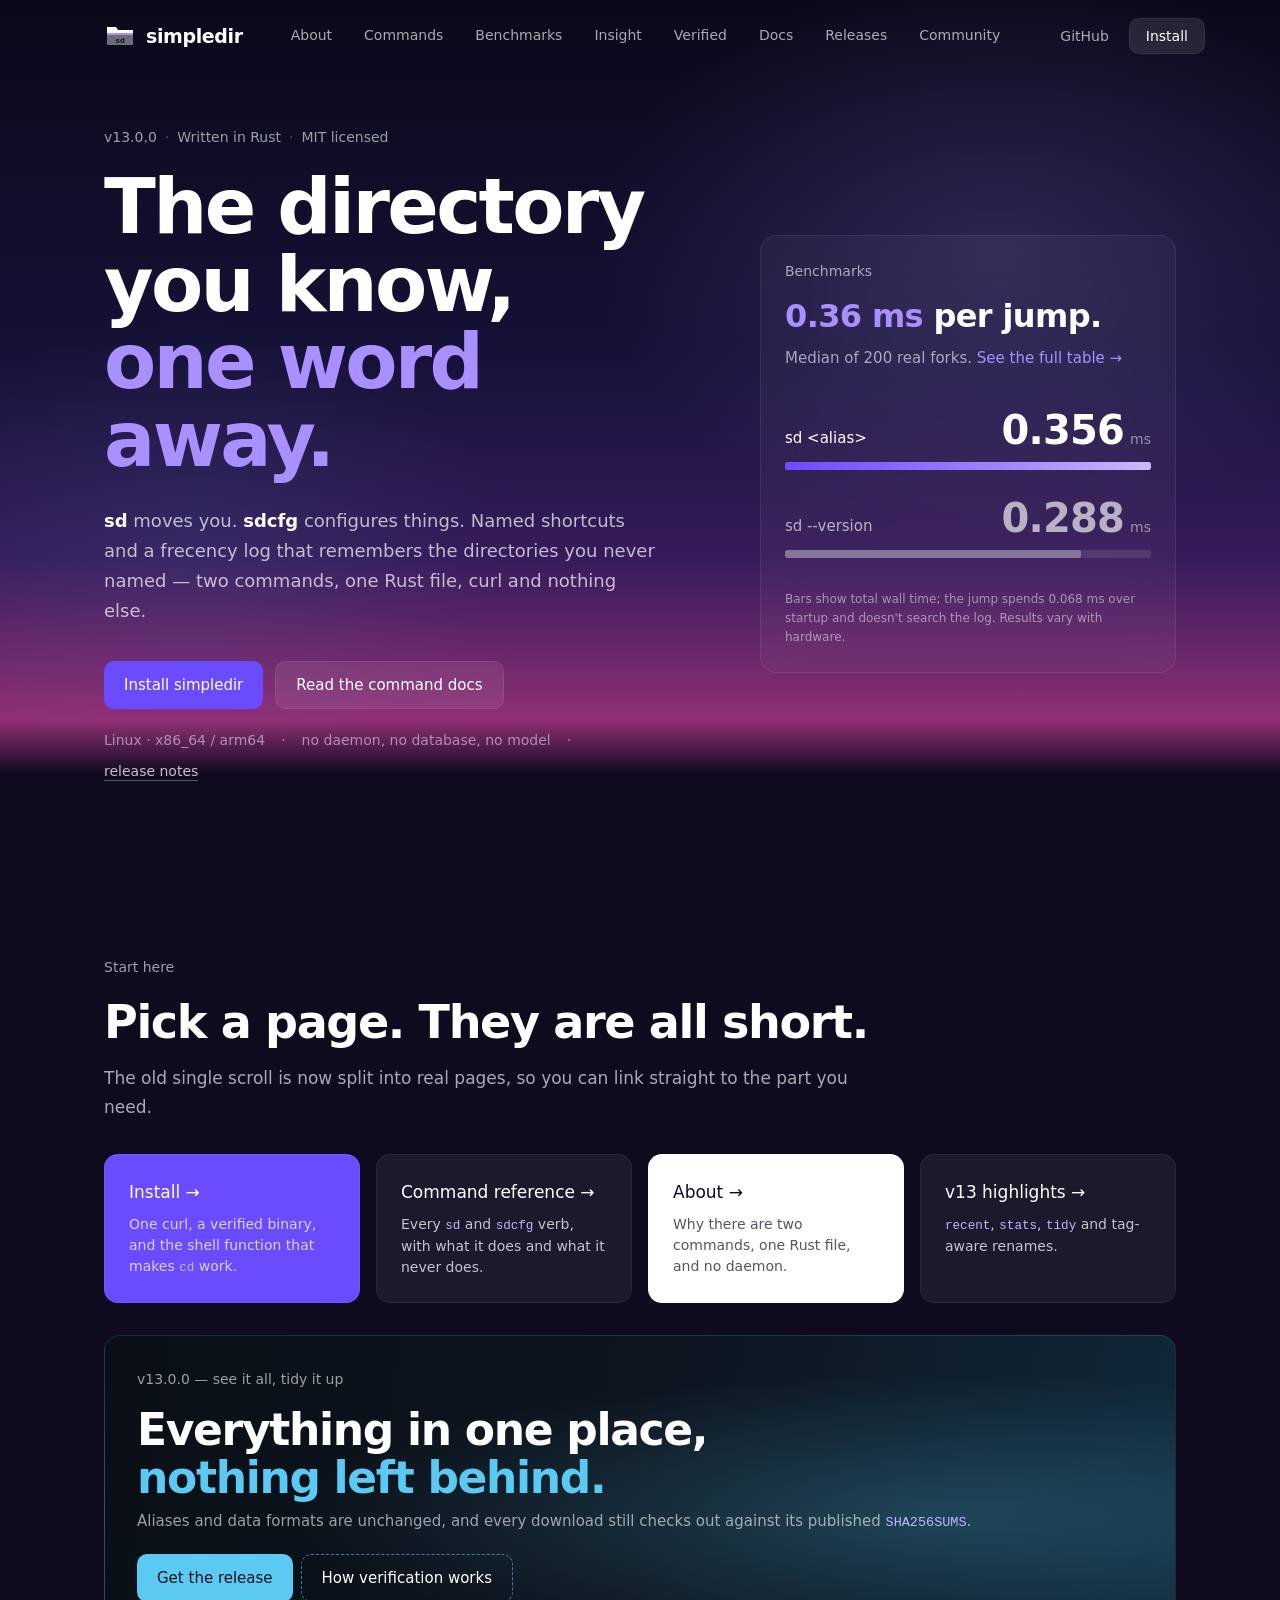
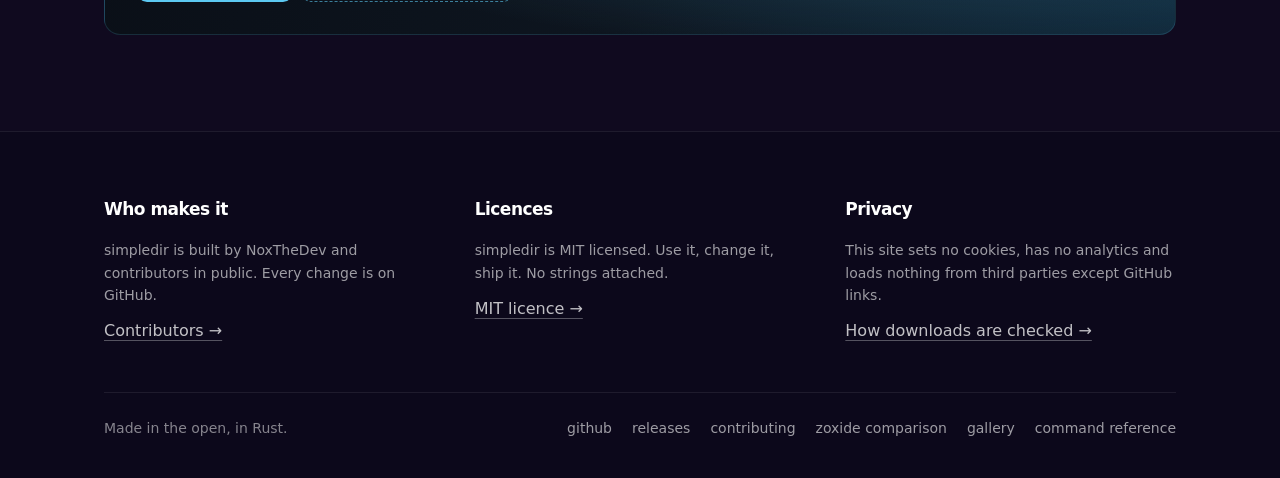
==== commit 17504859: "Harden the CLI and finish the site polish Fix UTF-8 JSON round trips, trailing junk, literal $HOME p" ====
--- a/docs/index.html
+++ b/docs/index.html
@@ -76,9 +76,9 @@
         <p class="hint">Median of 200 real forks. <a href="benchmarks.html">See the full table →</a></p>
         <div class="bars">
           <div class="bar-row"><div class="top"><span class="bar-label">sd &lt;alias&gt;</span><span class="bar-value">0.356<small>ms</small></span></div><div class="bar-track"><div class="bar-fill primary"></div></div></div>
-          <div class="bar-row"><div class="top"><span class="bar-label dim">process startup</span><span class="bar-value" style="color:var(--white-65)">0.288<small>ms</small></span></div><div class="bar-track"><div class="bar-fill plain"></div></div></div>
+          <div class="bar-row"><div class="top"><span class="bar-label dim">sd --version</span><span class="bar-value" style="color:var(--white-65)">0.288<small>ms</small></span></div><div class="bar-track"><div class="bar-fill plain"></div></div></div>
         </div>
-        <p class="hero-note">The jump doesn't search the frecency log at all. Results vary with hardware.</p>
+        <p class="hero-note">Bars show total wall time; the jump spends 0.068 ms over startup and doesn't search the log. Results vary with hardware.</p>
       </aside>
     </div>
     <div class="hero-spacer" aria-hidden="true"></div>
@@ -128,6 +128,8 @@
         <a href="https://github.com/noxthedevwindev-greatest/simpledir" target="_blank" rel="noopener">github</a>
         <a href="releases.html">releases</a>
         <a href="https://github.com/noxthedevwindev-greatest/simpledir/blob/main/AGENTS.md" target="_blank" rel="noopener">contributing</a>
+        <a href="zoxide.html">zoxide comparison</a>
+        <a href="gallery.html">gallery</a>
         <a href="commands.html">command reference</a>
       </nav>
     </div>
--- a/docs/site.css
+++ b/docs/site.css
@@ -64,7 +64,7 @@
 .nav-links { display: none; align-items: center; gap: 32px; font-size: 14px; color: var(--white-65); }
 .nav-links a { color: inherit; transition: color .15s; padding: 6px 0; border-bottom: 2px solid transparent; }
 .nav-links a:hover, .nav-links a.active { color: var(--white); border-bottom-color: var(--accent); }
-@media (min-width: 1024px) { .nav-links { display: flex; } }
+@media (min-width: 1200px) { .nav-links { display: flex; } }
 .nav-actions { margin-left: auto; display: flex; align-items: center; gap: 8px; }
 .nav-github { display: none; align-items: center; height: 36px; padding: 0 12px; gap: 8px; border-radius: 8px; color: var(--white-65); font-size: 14px; }
 .nav-github:hover { color: var(--white); background: var(--white-08); }
@@ -88,8 +88,11 @@
   border: 1px solid var(--white-10);
   box-shadow: 0 18px 45px rgba(0,0,0,.45);
   backdrop-filter: blur(18px);
-}
-@media (min-width: 1024px) { .mobile-menu { display: none; } }
+  max-height: calc(100svh - 80px);
+  overflow-y: auto;
+  overscroll-behavior: contain;
+}
+@media (min-width: 1200px) { .mobile-menu { display: none; } }
 .mobile-menu a { display: block; padding: 9px 12px; border-radius: 8px; color: var(--white-75); font-size: 14px; }
 .mobile-menu a:hover { background: var(--white-08); color: var(--white); }
 
@@ -167,7 +170,7 @@
 .bar-fill.primary { background: linear-gradient(90deg,#6b4bff,#9f86ff 60%,#c9bbff); }
 .bar-fill.plain { background: rgba(255,255,255,.30); }
 .hero-card.ready .bar-fill.primary { width: 100%; }
-.hero-card.ready .bar-fill.plain { width: 19%; }
+.hero-card.ready .bar-fill.plain { width: 81%; }
 .hero-note { margin: 32px 0 0; font-size: 12px; line-height: 1.6; color: var(--white-50); }
 
 .page-intro {
@@ -250,6 +253,7 @@
 .copy { flex: none; padding: 6px 12px; border-radius: 8px; background: var(--white-10); border: 1px solid var(--white-08); color: var(--white-70); font-family: var(--mono); font-size: 12px; cursor: pointer; }
 .copy:hover { background: rgba(255,255,255,.15); color: var(--white); }
 .copy[data-done="1"] { color: var(--green); border-color: rgba(139,224,180,.4); }
+.copy-status { position: absolute; width: 1px; height: 1px; padding: 0; margin: -1px; overflow: hidden; clip: rect(0 0 0 0); white-space: nowrap; border: 0; }
 .install-note { max-width: 760px; margin: 14px 0 0; font-size: 14px; line-height: 1.6; color: var(--white-50); }
 @media (max-width: 520px) { .install-line { flex-wrap: wrap; } .install-line code { flex-basis: calc(100% - 30px); } .copy { margin-left: 30px; } }
 
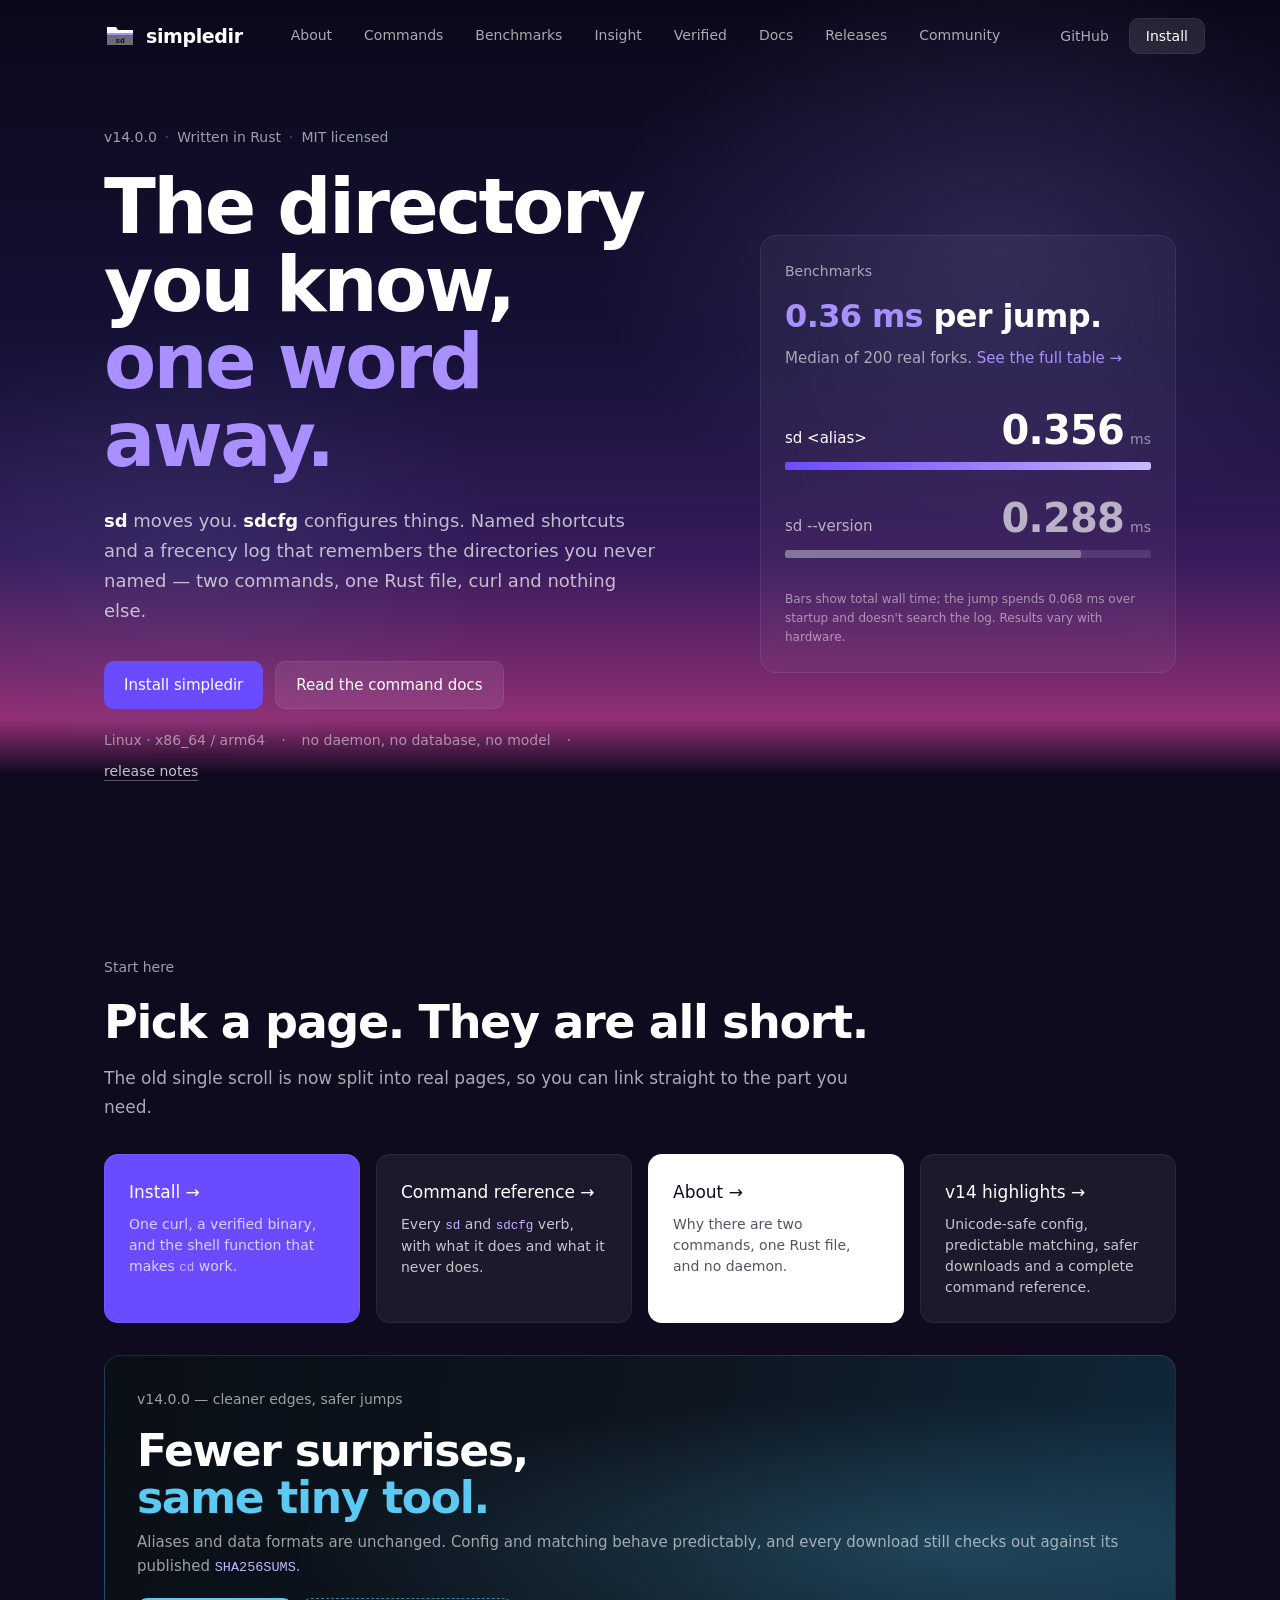
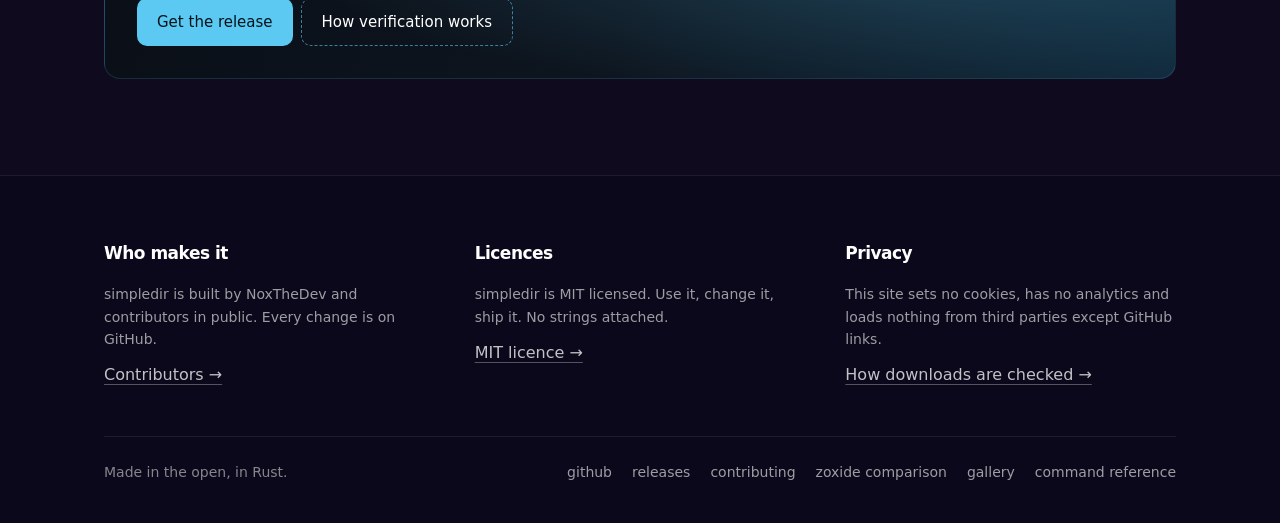
==== commit 1b45c717: "Release v14.0.0 — cleaner edges, safer jumps Bump the program, installer, website and release notes " ====
--- a/docs/index.html
+++ b/docs/index.html
@@ -61,7 +61,7 @@
     <div class="hero-spacer" aria-hidden="true"></div>
     <div class="hero-grid">
       <div class="hero-copy">
-        <p class="eyebrow"><span>v13.0.0</span><span class="sep" aria-hidden="true">·</span><span>Written in Rust</span><span class="sep" aria-hidden="true">·</span><span>MIT licensed</span></p>
+        <p class="eyebrow"><span>v14.0.0</span><span class="sep" aria-hidden="true">·</span><span>Written in Rust</span><span class="sep" aria-hidden="true">·</span><span>MIT licensed</span></p>
         <h1 id="hero-title"><span>The directory you know,</span><span class="accent">one word away.</span></h1>
         <p class="hero-lede"><strong>sd</strong> moves you. <strong>sdcfg</strong> configures things. Named shortcuts and a frecency log that remembers the directories you never named — two commands, one Rust file, curl and nothing else.</p>
         <div class="hero-buttons">
@@ -92,12 +92,12 @@
         <a class="link-card accent" href="install.html"><span class="t">Install →</span><span class="d">One curl, a verified binary, and the shell function that makes <code>cd</code> work.</span></a>
         <a class="link-card" href="commands.html"><span class="t">Command reference →</span><span class="d">Every <code>sd</code> and <code>sdcfg</code> verb, with what it does and what it never does.</span></a>
         <a class="link-card light" href="about.html"><span class="t">About →</span><span class="d">Why there are two commands, one Rust file, and no daemon.</span></a>
-        <a class="link-card" href="insight.html"><span class="t">v13 highlights →</span><span class="d"><code>recent</code>, <code>stats</code>, <code>tidy</code> and tag-aware renames.</span></a>
+        <a class="link-card" href="insight.html"><span class="t">v14 highlights →</span><span class="d">Unicode-safe config, predictable matching, safer downloads and a complete command reference.</span></a>
       </div>
       <div class="band-inner" style="margin-top:32px">
-        <p class="label">v13.0.0 — see it all, tidy it up</p>
-        <h2>Everything in one place,<br><span class="accent">nothing left behind.</span></h2>
-        <p>Aliases and data formats are unchanged, and every download still checks out against its published <code>SHA256SUMS</code>.</p>
+        <p class="label">v14.0.0 — cleaner edges, safer jumps</p>
+        <h2>Fewer surprises,<br><span class="accent">same tiny tool.</span></h2>
+        <p>Aliases and data formats are unchanged. Config and matching behave predictably, and every download still checks out against its published <code>SHA256SUMS</code>.</p>
         <div class="band-actions"><a class="btn btn-cyan" href="releases.html">Get the release</a><a class="btn btn-ghost" href="verified.html">How verification works</a></div>
       </div>
     </div>
